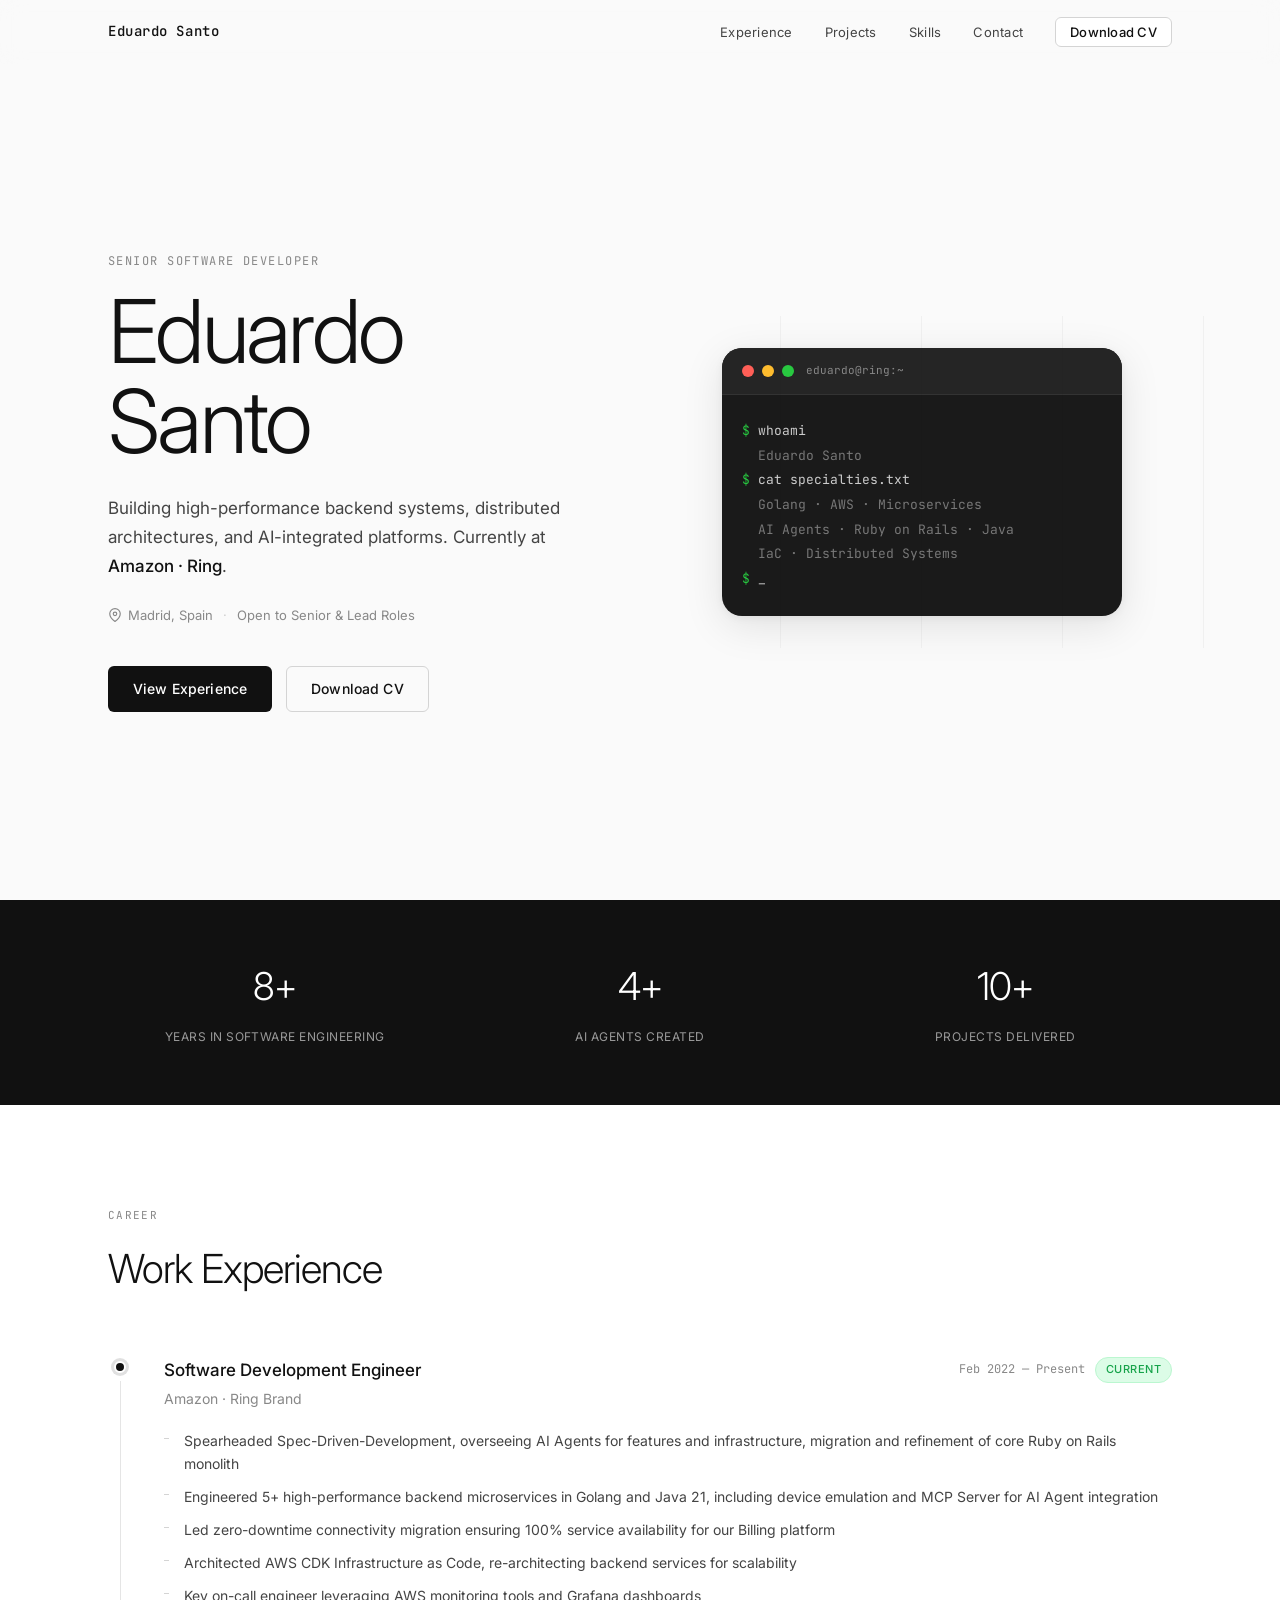
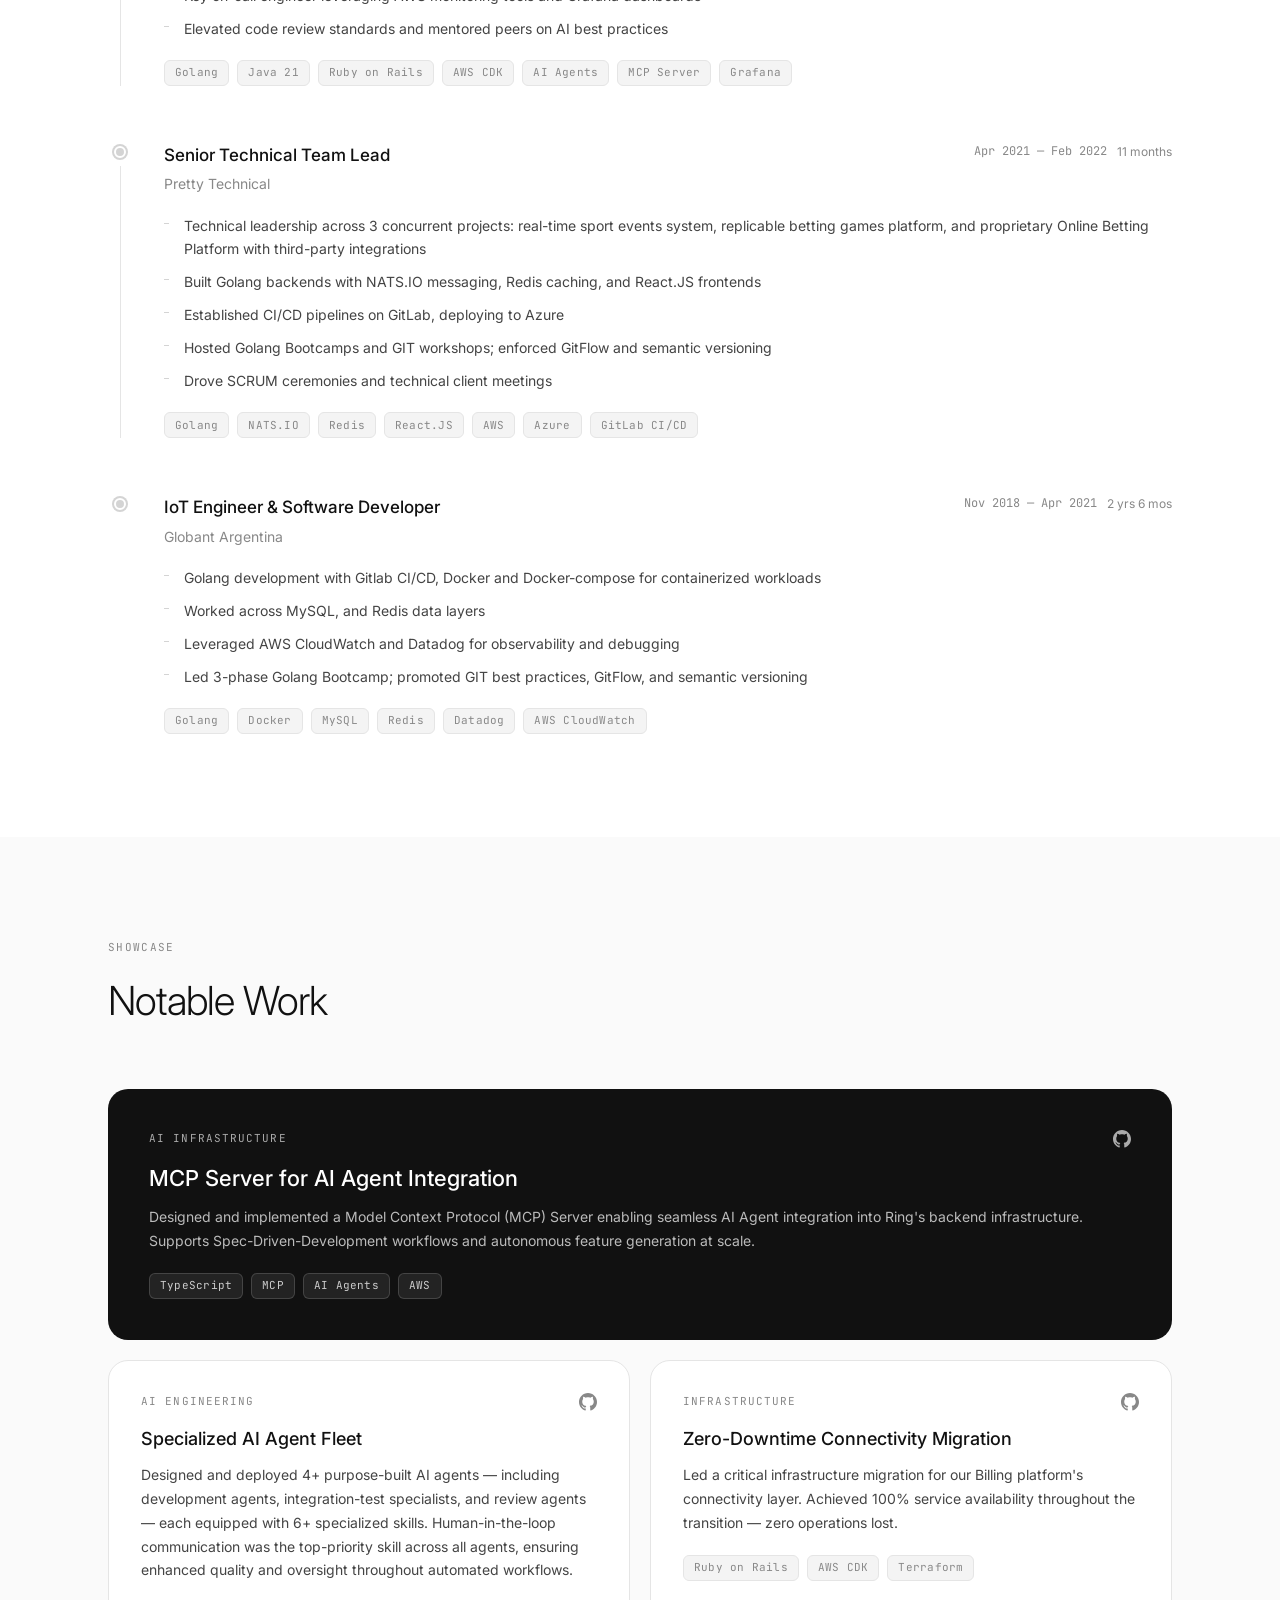
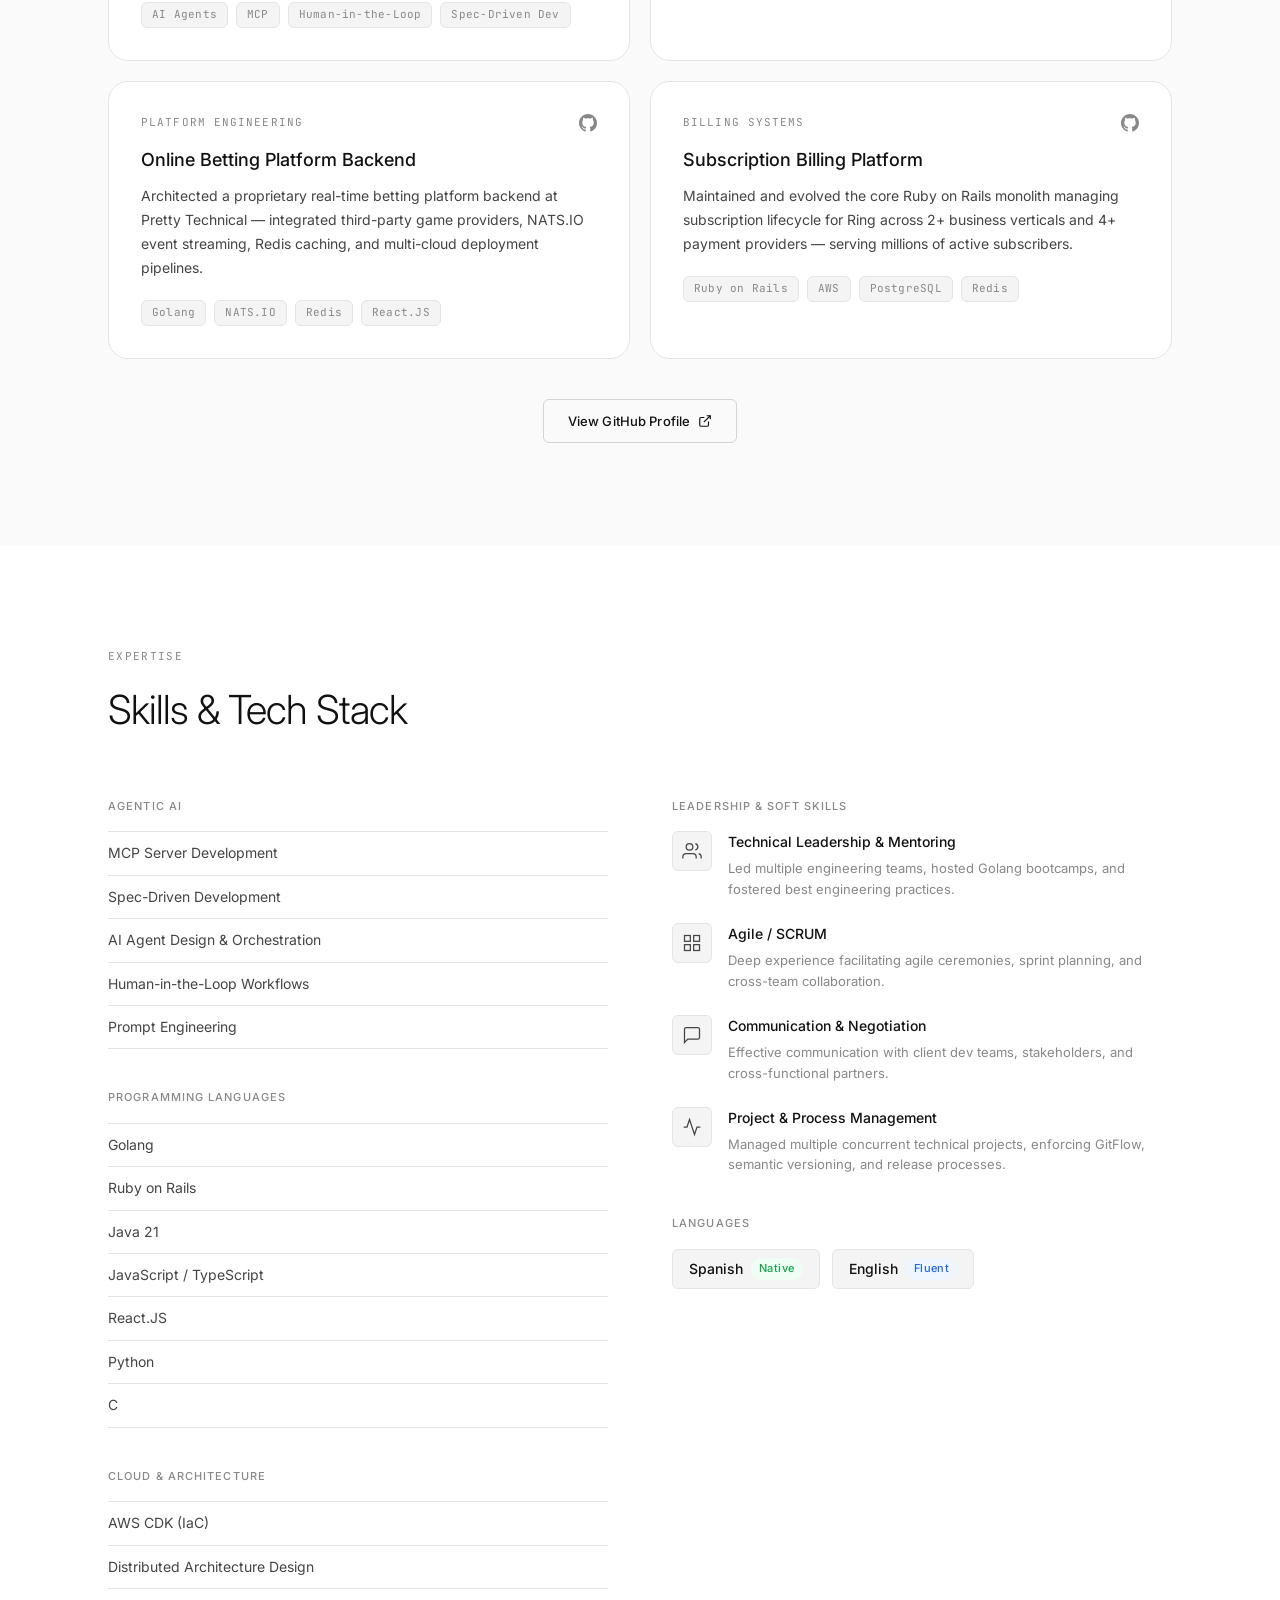
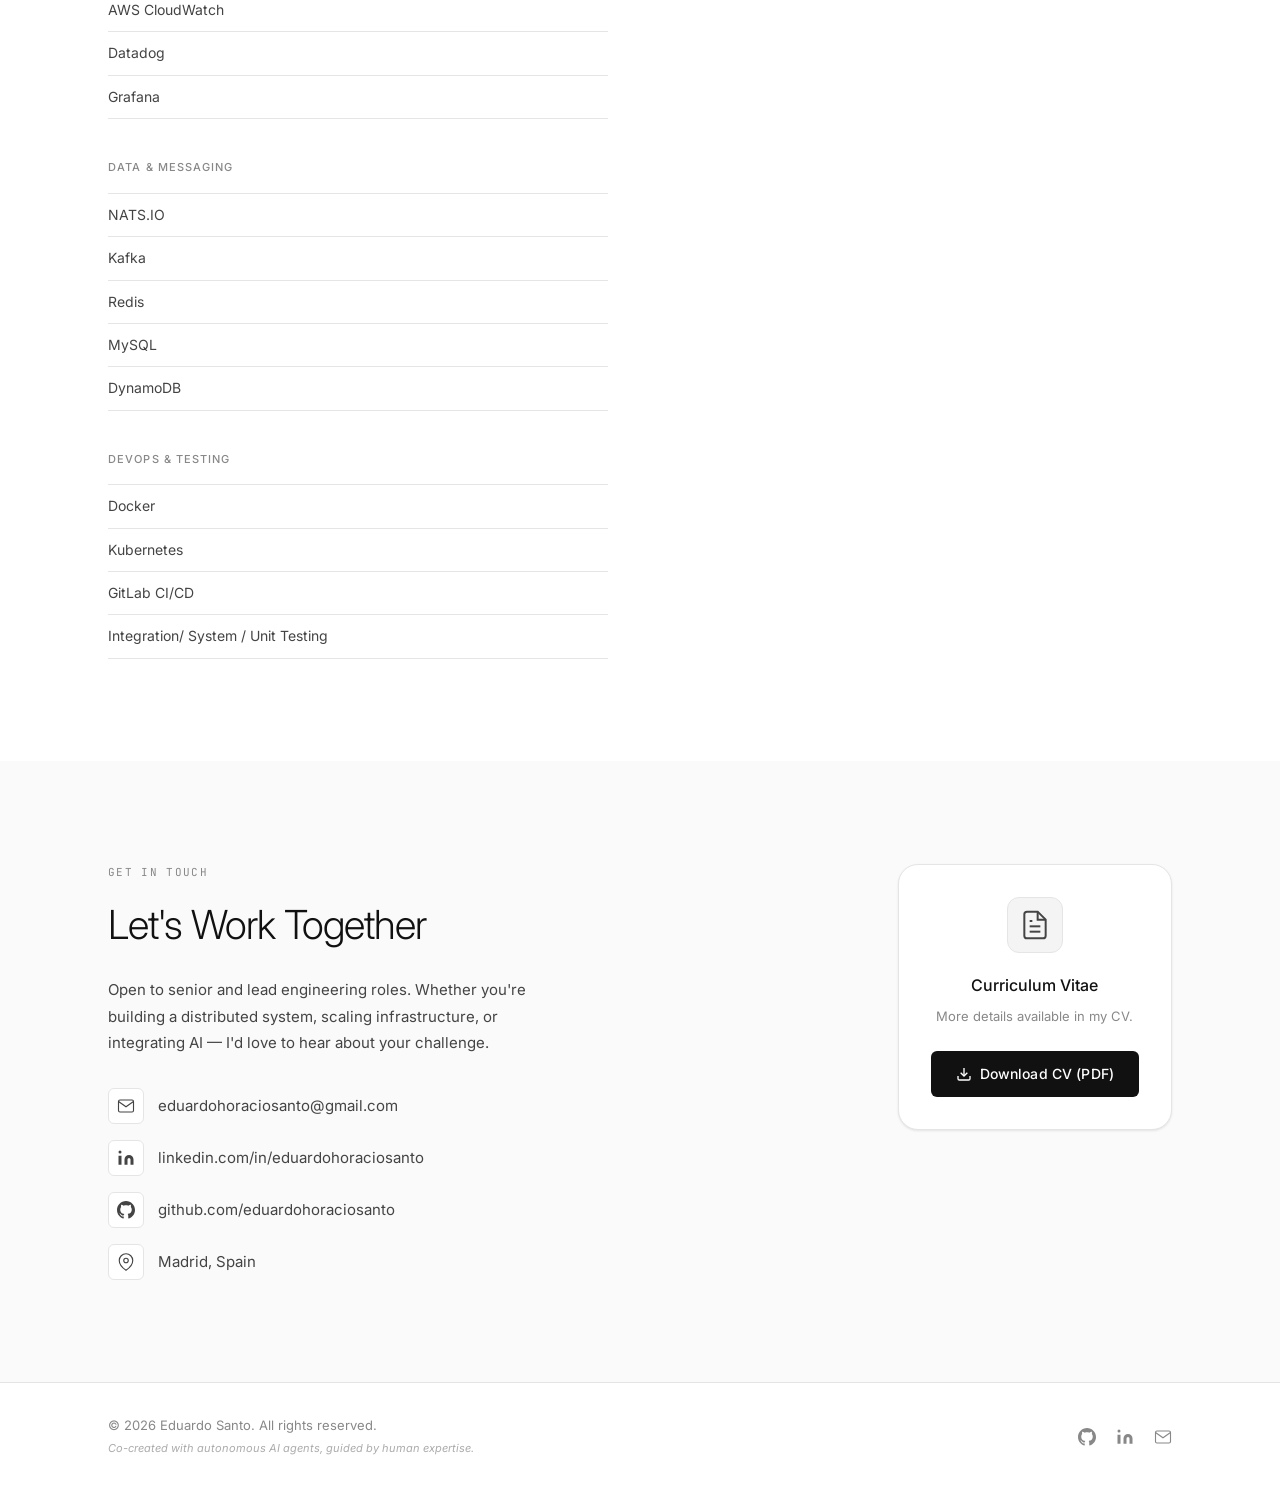
==== index.html @ c2e86da8 "Initial Commit" ====
<!DOCTYPE html>
<html lang="en">
<head>
  <meta charset="UTF-8" />
  <meta name="viewport" content="width=device-width, initial-scale=1.0" />
  <title>Eduardo Santo — Senior Software Developer</title>
  <meta name="description" content="Eduardo Santo — Senior Software Developer specializing in AI workflows, distributed systems, and cloud architecture. Based in Madrid, Spain." />
  <link rel="preconnect" href="https://fonts.googleapis.com" />
  <link rel="preconnect" href="https://fonts.gstatic.com" crossorigin />
  <link href="https://fonts.googleapis.com/css2?family=Inter:wght@300;400;500;600&family=JetBrains+Mono:wght@400;500&display=swap" rel="stylesheet" />
  <link rel="stylesheet" href="style.css" />
</head>
<body>

  <!-- Navigation -->
  <nav class="nav" id="nav">
    <div class="nav__inner">
      <a href="#" class="nav__logo">Eduardo Santo</a>
      <ul class="nav__links">
        <li><a href="#experience">Experience</a></li>
        <li><a href="#projects">Projects</a></li>
        <li><a href="#skills">Skills</a></li>
        <li><a href="#contact">Contact</a></li>
        <li><a href="assets/CV-EHS.pdf" class="nav__cta" download>Download CV</a></li>
      </ul>
      <button class="nav__toggle" id="navToggle" aria-label="Toggle menu">
        <span></span><span></span><span></span>
      </button>
    </div>
  </nav>

  <main>

    <!-- Hero -->
    <section class="hero" id="hero">
      <div class="container">
        <div class="hero__content">
          <p class="hero__eyebrow">Senior Software Developer</p>
          <h1 class="hero__name">Eduardo<br/>Santo</h1>
          <p class="hero__tagline">
            Building high-performance backend systems, distributed architectures, and AI-integrated platforms.
            Currently at <span class="hero__company">Amazon · Ring</span>.
          </p>
          <div class="hero__meta">
            <span class="hero__location">
              <svg width="14" height="14" viewBox="0 0 24 24" fill="none" stroke="currentColor" stroke-width="2"><path d="M21 10c0 7-9 13-9 13s-9-6-9-13a9 9 0 0 1 18 0z"/><circle cx="12" cy="10" r="3"/></svg>
              Madrid, Spain
            </span>
            <span class="hero__dot">·</span>
            <span>Open to Senior &amp; Lead Roles</span>
          </div>
          <div class="hero__actions">
            <a href="#experience" class="btn btn--primary">View Experience</a>
            <a href="assets/CV-EHS.pdf" class="btn btn--ghost" download>Download CV</a>
          </div>
        </div>
        <div class="hero__visual" aria-hidden="true">
          <div class="hero__grid">
            <div class="hero__grid-line"></div>
            <div class="hero__grid-line"></div>
            <div class="hero__grid-line"></div>
            <div class="hero__grid-line"></div>
          </div>
          <div class="hero__card">
            <div class="hero__card-header">
              <span class="hero__card-dot hero__card-dot--red"></span>
              <span class="hero__card-dot hero__card-dot--yellow"></span>
              <span class="hero__card-dot hero__card-dot--green"></span>
              <span class="hero__card-title">eduardo@ring:~</span>
            </div>
            <div class="hero__card-body">
              <p><span class="c-green">$</span> whoami</p>
              <p class="c-dim">Eduardo Santo</p>
              <p><span class="c-green">$</span> cat specialties.txt</p>
              <p class="c-dim">Golang · AWS · Microservices</p>
              <p class="c-dim">AI Agents · Ruby on Rails · Java</p>
              <p class="c-dim">IaC · Distributed Systems</p>
              <p><span class="c-green">$</span> <span class="cursor">_</span></p>
            </div>
          </div>
        </div>
      </div>
    </section>

    <!-- Stats strip -->
    <section class="stats">
      <div class="container">
        <div class="stats__grid">
          <div class="stats__item">
            <span class="stats__number">8+</span>
            <span class="stats__label">Years in Software Engineering</span>
          </div>
          <div class="stats__item">
            <span class="stats__number">4+</span>
            <span class="stats__label">AI Agents Created</span>
          </div>
          <div class="stats__item">
            <span class="stats__number">10+</span>
            <span class="stats__label">Projects Delivered</span>
          </div>
        </div>
      </div>
    </section>

    <!-- Experience -->
    <section class="section experience" id="experience">
      <div class="container">
        <div class="section__header">
          <span class="section__label">Career</span>
          <h2 class="section__title">Work Experience</h2>
        </div>

        <div class="timeline">

          <!-- Amazon Ring -->
          <article class="timeline__item timeline__item--current">
            <div class="timeline__marker">
              <div class="timeline__dot timeline__dot--active"></div>
              <div class="timeline__line"></div>
            </div>
            <div class="timeline__content">
              <div class="timeline__head">
                <div class="timeline__info">
                  <h3 class="timeline__role">Software Development Engineer</h3>
                  <p class="timeline__company">Amazon · Ring Brand</p>
                </div>
                <div class="timeline__meta">
                  <span class="timeline__period">Feb 2022 — Present</span>
                  <span class="badge badge--current">Current</span>
                </div>
              </div>
              <ul class="timeline__bullets">
                <li>Spearheaded Spec-Driven-Development, overseeing AI Agents for features and infrastructure, migration and refinement of core Ruby on Rails monolith</li>
                <li>Engineered 5+ high-performance backend microservices in Golang and Java 21, including device emulation and MCP Server for AI Agent integration</li>
                <li>Led zero-downtime connectivity migration ensuring 100% service availability for our Billing platform</li>
                <li>Architected AWS CDK Infrastructure as Code, re-architecting backend services for scalability</li>
                <li>Key on-call engineer leveraging AWS monitoring tools and Grafana dashboards</li>
                <li>Elevated code review standards and mentored peers on AI best practices</li>
              </ul>
              <div class="timeline__tags">
                <span class="tag">Golang</span>
                <span class="tag">Java 21</span>
                <span class="tag">Ruby on Rails</span>
                <span class="tag">AWS CDK</span>
                <span class="tag">AI Agents</span>
                <span class="tag">MCP Server</span>
                <span class="tag">Grafana</span>
              </div>
            </div>
          </article>

          <!-- Pretty Technical -->
          <article class="timeline__item">
            <div class="timeline__marker">
              <div class="timeline__dot"></div>
              <div class="timeline__line"></div>
            </div>
            <div class="timeline__content">
              <div class="timeline__head">
                <div class="timeline__info">
                  <h3 class="timeline__role">Senior Technical Team Lead</h3>
                  <p class="timeline__company">Pretty Technical</p>
                </div>
                <div class="timeline__meta">
                  <span class="timeline__period">Apr 2021 — Feb 2022</span>
                  <span class="timeline__duration">11 months</span>
                </div>
              </div>
              <ul class="timeline__bullets">
                <li>Technical leadership across 3 concurrent projects: real-time sport events system, replicable betting games platform, and proprietary Online Betting Platform with third-party integrations</li>
                <li>Built Golang backends with NATS.IO messaging, Redis caching, and React.JS frontends</li>
                <li>Established CI/CD pipelines on GitLab, deploying to Azure</li>
                <li>Hosted Golang Bootcamps and GIT workshops; enforced GitFlow and semantic versioning</li>
                <li>Drove SCRUM ceremonies and technical client meetings</li>
              </ul>
              <div class="timeline__tags">
                <span class="tag">Golang</span>
                <span class="tag">NATS.IO</span>
                <span class="tag">Redis</span>
                <span class="tag">React.JS</span>
                <span class="tag">AWS</span>
                <span class="tag">Azure</span>
                <span class="tag">GitLab CI/CD</span>
              </div>
            </div>
          </article>

          <!-- Globant -->
          <article class="timeline__item">
            <div class="timeline__marker">
              <div class="timeline__dot"></div>
              <div class="timeline__line"></div>
            </div>
            <div class="timeline__content">
              <div class="timeline__head">
                <div class="timeline__info">
                  <h3 class="timeline__role">IoT Engineer &amp; Software Developer</h3>
                  <p class="timeline__company">Globant Argentina</p>
                </div>
                <div class="timeline__meta">
                  <span class="timeline__period">Nov 2018 — Apr 2021</span>
                  <span class="timeline__duration">2 yrs 6 mos</span>
                </div>
              </div>
              <ul class="timeline__bullets">
                <li>Golang development with Gitlab CI/CD, Docker and Docker-compose for containerized workloads</li>
                <li>Worked across MySQL, and Redis data layers</li>
                <li>Leveraged AWS CloudWatch and Datadog for observability and debugging</li>
                <li>Led 3-phase Golang Bootcamp; promoted GIT best practices, GitFlow, and semantic versioning</li>
              </ul>
              <div class="timeline__tags">
                <span class="tag">Golang</span>
                <span class="tag">Docker</span>
                <span class="tag">MySQL</span>
                <span class="tag">Redis</span>
                <span class="tag">Datadog</span>
                <span class="tag">AWS CloudWatch</span>
              </div>
            </div>
          </article>

        </div>
      </div>
    </section>

    <!-- Projects -->
    <section class="section projects" id="projects">
      <div class="container">
        <div class="section__header">
          <span class="section__label">Showcase</span>
          <h2 class="section__title">Notable Work</h2>
        </div>

        <div class="projects__grid">

          <article class="project-card project-card--featured">
            <div class="project-card__inner">
              <div class="project-card__header">
                <span class="project-card__category">AI Infrastructure</span>
                <div class="project-card__links">
                  <a href="https://github.com/eduardohoraciosanto" target="_blank" rel="noopener noreferrer" aria-label="GitHub">
                    <svg width="18" height="18" viewBox="0 0 24 24" fill="currentColor"><path d="M12 0c-6.626 0-12 5.373-12 12 0 5.302 3.438 9.8 8.207 11.387.599.111.793-.261.793-.577v-2.234c-3.338.726-4.033-1.416-4.033-1.416-.546-1.387-1.333-1.756-1.333-1.756-1.089-.745.083-.729.083-.729 1.205.084 1.839 1.237 1.839 1.237 1.07 1.834 2.807 1.304 3.492.997.107-.775.418-1.305.762-1.604-2.665-.305-5.467-1.334-5.467-5.931 0-1.311.469-2.381 1.236-3.221-.124-.303-.535-1.524.117-3.176 0 0 1.008-.322 3.301 1.23.957-.266 1.983-.399 3.003-.404 1.02.005 2.047.138 3.006.404 2.291-1.552 3.297-1.23 3.297-1.23.653 1.653.242 2.874.118 3.176.77.84 1.235 1.911 1.235 3.221 0 4.609-2.807 5.624-5.479 5.921.43.372.823 1.102.823 2.222v3.293c0 .319.192.694.801.576 4.765-1.589 8.199-6.086 8.199-11.386 0-6.627-5.373-12-12-12z"/></svg>
                  </a>
                </div>
              </div>
              <h3 class="project-card__title">MCP Server for AI Agent Integration</h3>
              <p class="project-card__desc">
                Designed and implemented a Model Context Protocol (MCP) Server enabling seamless AI Agent integration into Ring's backend infrastructure. Supports Spec-Driven-Development workflows and autonomous feature generation at scale.
              </p>
              <div class="project-card__tags">
                <span class="tag">TypeScript</span>
                <span class="tag">MCP</span>
                <span class="tag">AI Agents</span>
                <span class="tag">AWS</span>
              </div>
            </div>
          </article>

          <article class="project-card">
            <div class="project-card__inner">
              <div class="project-card__header">
                <span class="project-card__category">AI Engineering</span>
                <div class="project-card__links">
                  <a href="https://github.com/eduardohoraciosanto" target="_blank" rel="noopener noreferrer" aria-label="GitHub">
                    <svg width="18" height="18" viewBox="0 0 24 24" fill="currentColor"><path d="M12 0c-6.626 0-12 5.373-12 12 0 5.302 3.438 9.8 8.207 11.387.599.111.793-.261.793-.577v-2.234c-3.338.726-4.033-1.416-4.033-1.416-.546-1.387-1.333-1.756-1.333-1.756-1.089-.745.083-.729.083-.729 1.205.084 1.839 1.237 1.839 1.237 1.07 1.834 2.807 1.304 3.492.997.107-.775.418-1.305.762-1.604-2.665-.305-5.467-1.334-5.467-5.931 0-1.311.469-2.381 1.236-3.221-.124-.303-.535-1.524.117-3.176 0 0 1.008-.322 3.301 1.23.957-.266 1.983-.399 3.003-.404 1.02.005 2.047.138 3.006.404 2.291-1.552 3.297-1.23 3.297-1.23.653 1.653.242 2.874.118 3.176.77.84 1.235 1.911 1.235 3.221 0 4.609-2.807 5.624-5.479 5.921.43.372.823 1.102.823 2.222v3.293c0 .319.192.694.801.576 4.765-1.589 8.199-6.086 8.199-11.386 0-6.627-5.373-12-12-12z"/></svg>
                  </a>
                </div>
              </div>
              <h3 class="project-card__title">Specialized AI Agent Fleet</h3>
              <p class="project-card__desc">
                Designed and deployed 4+ purpose-built AI agents — including development agents, integration-test specialists, and review agents — each equipped with 6+ specialized skills. Human-in-the-loop communication was the top-priority skill across all agents, ensuring enhanced quality and oversight throughout automated workflows.
              </p>
              <div class="project-card__tags">
                <span class="tag">AI Agents</span>
                <span class="tag">MCP</span>
                <span class="tag">Human-in-the-Loop</span>
                <span class="tag">Spec-Driven Dev</span>
              </div>
            </div>
          </article>

          <article class="project-card">
            <div class="project-card__inner">
              <div class="project-card__header">
                <span class="project-card__category">Infrastructure</span>
                <div class="project-card__links">
                  <a href="https://github.com/eduardohoraciosanto" target="_blank" rel="noopener noreferrer" aria-label="GitHub">
                    <svg width="18" height="18" viewBox="0 0 24 24" fill="currentColor"><path d="M12 0c-6.626 0-12 5.373-12 12 0 5.302 3.438 9.8 8.207 11.387.599.111.793-.261.793-.577v-2.234c-3.338.726-4.033-1.416-4.033-1.416-.546-1.387-1.333-1.756-1.333-1.756-1.089-.745.083-.729.083-.729 1.205.084 1.839 1.237 1.839 1.237 1.07 1.834 2.807 1.304 3.492.997.107-.775.418-1.305.762-1.604-2.665-.305-5.467-1.334-5.467-5.931 0-1.311.469-2.381 1.236-3.221-.124-.303-.535-1.524.117-3.176 0 0 1.008-.322 3.301 1.23.957-.266 1.983-.399 3.003-.404 1.02.005 2.047.138 3.006.404 2.291-1.552 3.297-1.23 3.297-1.23.653 1.653.242 2.874.118 3.176.77.84 1.235 1.911 1.235 3.221 0 4.609-2.807 5.624-5.479 5.921.43.372.823 1.102.823 2.222v3.293c0 .319.192.694.801.576 4.765-1.589 8.199-6.086 8.199-11.386 0-6.627-5.373-12-12-12z"/></svg>
                  </a>
                </div>
              </div>
              <h3 class="project-card__title">Zero-Downtime Connectivity Migration</h3>
              <p class="project-card__desc">
                Led a critical infrastructure migration for our Billing platform's connectivity layer. Achieved 100% service availability throughout the transition — zero operations lost.
              </p>
              <div class="project-card__tags">
                <span class="tag">Ruby on Rails</span>
                <span class="tag">AWS CDK</span>
                <span class="tag">Terraform</span>
              </div>
            </div>
          </article>

          <article class="project-card">
            <div class="project-card__inner">
              <div class="project-card__header">
                <span class="project-card__category">Platform Engineering</span>
                <div class="project-card__links">
                  <a href="https://github.com/eduardohoraciosanto" target="_blank" rel="noopener noreferrer" aria-label="GitHub">
                    <svg width="18" height="18" viewBox="0 0 24 24" fill="currentColor"><path d="M12 0c-6.626 0-12 5.373-12 12 0 5.302 3.438 9.8 8.207 11.387.599.111.793-.261.793-.577v-2.234c-3.338.726-4.033-1.416-4.033-1.416-.546-1.387-1.333-1.756-1.333-1.756-1.089-.745.083-.729.083-.729 1.205.084 1.839 1.237 1.839 1.237 1.07 1.834 2.807 1.304 3.492.997.107-.775.418-1.305.762-1.604-2.665-.305-5.467-1.334-5.467-5.931 0-1.311.469-2.381 1.236-3.221-.124-.303-.535-1.524.117-3.176 0 0 1.008-.322 3.301 1.23.957-.266 1.983-.399 3.003-.404 1.02.005 2.047.138 3.006.404 2.291-1.552 3.297-1.23 3.297-1.23.653 1.653.242 2.874.118 3.176.77.84 1.235 1.911 1.235 3.221 0 4.609-2.807 5.624-5.479 5.921.43.372.823 1.102.823 2.222v3.293c0 .319.192.694.801.576 4.765-1.589 8.199-6.086 8.199-11.386 0-6.627-5.373-12-12-12z"/></svg>
                  </a>
                </div>
              </div>
              <h3 class="project-card__title">Online Betting Platform Backend</h3>
              <p class="project-card__desc">
                Architected a proprietary real-time betting platform backend at Pretty Technical — integrated third-party game providers, NATS.IO event streaming, Redis caching, and multi-cloud deployment pipelines.
              </p>
              <div class="project-card__tags">
                <span class="tag">Golang</span>
                <span class="tag">NATS.IO</span>
                <span class="tag">Redis</span>
                <span class="tag">React.JS</span>
              </div>
            </div>
          </article>

          <article class="project-card">
            <div class="project-card__inner">
              <div class="project-card__header">
                <span class="project-card__category">Billing Systems</span>
                <div class="project-card__links">
                  <a href="https://github.com/eduardohoraciosanto" target="_blank" rel="noopener noreferrer" aria-label="GitHub">
                    <svg width="18" height="18" viewBox="0 0 24 24" fill="currentColor"><path d="M12 0c-6.626 0-12 5.373-12 12 0 5.302 3.438 9.8 8.207 11.387.599.111.793-.261.793-.577v-2.234c-3.338.726-4.033-1.416-4.033-1.416-.546-1.387-1.333-1.756-1.333-1.756-1.089-.745.083-.729.083-.729 1.205.084 1.839 1.237 1.839 1.237 1.07 1.834 2.807 1.304 3.492.997.107-.775.418-1.305.762-1.604-2.665-.305-5.467-1.334-5.467-5.931 0-1.311.469-2.381 1.236-3.221-.124-.303-.535-1.524.117-3.176 0 0 1.008-.322 3.301 1.23.957-.266 1.983-.399 3.003-.404 1.02.005 2.047.138 3.006.404 2.291-1.552 3.297-1.23 3.297-1.23.653 1.653.242 2.874.118 3.176.77.84 1.235 1.911 1.235 3.221 0 4.609-2.807 5.624-5.479 5.921.43.372.823 1.102.823 2.222v3.293c0 .319.192.694.801.576 4.765-1.589 8.199-6.086 8.199-11.386 0-6.627-5.373-12-12-12z"/></svg>
                  </a>
                </div>
              </div>
              <h3 class="project-card__title">Subscription Billing Platform</h3>
              <p class="project-card__desc">
                Maintained and evolved the core Ruby on Rails monolith managing subscription lifecycle for Ring across 2+ business verticals and 4+ payment providers — serving millions of active subscribers.
              </p>
              <div class="project-card__tags">
                <span class="tag">Ruby on Rails</span>
                <span class="tag">AWS</span>
                <span class="tag">PostgreSQL</span>
                <span class="tag">Redis</span>
              </div>
            </div>
          </article>

        </div>

        <div class="projects__cta">
          <a href="https://github.com/eduardohoraciosanto" target="_blank" rel="noopener noreferrer" class="btn btn--outline">
            View GitHub Profile
            <svg width="14" height="14" viewBox="0 0 24 24" fill="none" stroke="currentColor" stroke-width="2"><path d="M18 13v6a2 2 0 0 1-2 2H5a2 2 0 0 1-2-2V8a2 2 0 0 1 2-2h6"/><polyline points="15 3 21 3 21 9"/><line x1="10" y1="14" x2="21" y2="3"/></svg>
          </a>
        </div>
      </div>
    </section>

    <!-- Skills -->
    <section class="section skills" id="skills">
      <div class="container">
        <div class="section__header">
          <span class="section__label">Expertise</span>
          <h2 class="section__title">Skills &amp; Tech Stack</h2>
        </div>

        <div class="skills__layout">

          <div class="skills__categories">

            <div class="skill-group">
              <h3 class="skill-group__title">Agentic AI</h3>
              <div class="skill-list">
                <div class="skill-item">
                  <span class="skill-item__name">MCP Server Development</span>
                </div>
                <div class="skill-item">
                  <span class="skill-item__name">Spec-Driven Development</span>
                </div>
                <div class="skill-item">
                  <span class="skill-item__name">AI Agent Design &amp; Orchestration</span>
                </div>
                <div class="skill-item">
                  <span class="skill-item__name">Human-in-the-Loop Workflows</span>
                </div>
                <div class="skill-item">
                  <span class="skill-item__name">Prompt Engineering</span>
                </div>
              </div>
            </div>

            <div class="skill-group">
              <h3 class="skill-group__title">Programming Languages</h3>
              <div class="skill-list">
                <div class="skill-item">
                  <span class="skill-item__name">Golang</span>
                </div>
                <div class="skill-item">
                  <span class="skill-item__name">Ruby on Rails</span>
                </div>
                <div class="skill-item">
                  <span class="skill-item__name">Java 21</span>
                </div>
                <div class="skill-item">
                  <span class="skill-item__name">JavaScript / TypeScript</span>
                </div>
                <div class="skill-item">
                  <span class="skill-item__name">React.JS</span>
                </div>
                <div class="skill-item">
                  <span class="skill-item__name">Python</span>
                </div>
                <div class="skill-item">
                  <span class="skill-item__name">C</span>
                </div>
              </div>
            </div>

            <div class="skill-group">
              <h3 class="skill-group__title">Cloud &amp; Architecture</h3>
              <div class="skill-list">
                <div class="skill-item">
                  <span class="skill-item__name">AWS CDK (IaC)</span>
                </div>
                <div class="skill-item">
                  <span class="skill-item__name">Distributed Architecture Design</span>
                </div>
                <div class="skill-item">
                  <span class="skill-item__name">AWS CloudWatch</span>
                </div>
                <div class="skill-item">
                  <span class="skill-item__name">Datadog</span>
                </div>
                <div class="skill-item">
                  <span class="skill-item__name">Grafana</span>
                </div>
              </div>
            </div>

            <div class="skill-group">
              <h3 class="skill-group__title">Data &amp; Messaging</h3>
              <div class="skill-list">
                <div class="skill-item">
                  <span class="skill-item__name">NATS.IO</span>
                </div>
                <div class="skill-item">
                  <span class="skill-item__name">Kafka</span>
                </div>
                <div class="skill-item">
                  <span class="skill-item__name">Redis</span>
                </div>
                <div class="skill-item">
                  <span class="skill-item__name">MySQL</span>
                </div>
                <div class="skill-item">
                  <span class="skill-item__name">DynamoDB</span>
                </div>
              </div>
            </div>

            <div class="skill-group">
              <h3 class="skill-group__title">DevOps &amp; Testing</h3>
              <div class="skill-list">
                <div class="skill-item">
                  <span class="skill-item__name">Docker</span>
                </div>
                <div class="skill-item">
                  <span class="skill-item__name">Kubernetes</span>
                </div>
                <div class="skill-item">
                  <span class="skill-item__name">GitLab CI/CD</span>
                </div>
                <div class="skill-item">
                  <span class="skill-item__name"> Integration/ System / Unit Testing</span>
                </div>
              </div>
            </div>

          </div>

          <div class="skills__soft">
            <h3 class="skill-group__title">Leadership &amp; Soft Skills</h3>
            <div class="soft-skills">
              <div class="soft-skill">
                <div class="soft-skill__icon">
                  <svg width="20" height="20" viewBox="0 0 24 24" fill="none" stroke="currentColor" stroke-width="1.5"><path d="M17 21v-2a4 4 0 0 0-4-4H5a4 4 0 0 0-4 4v2"/><circle cx="9" cy="7" r="4"/><path d="M23 21v-2a4 4 0 0 0-3-3.87"/><path d="M16 3.13a4 4 0 0 1 0 7.75"/></svg>
                </div>
                <div>
                  <h4 class="soft-skill__title">Technical Leadership &amp; Mentoring</h4>
                  <p class="soft-skill__desc">Led multiple engineering teams, hosted Golang bootcamps, and fostered best engineering practices.</p>
                </div>
              </div>
              <div class="soft-skill">
                <div class="soft-skill__icon">
                  <svg width="20" height="20" viewBox="0 0 24 24" fill="none" stroke="currentColor" stroke-width="1.5"><rect x="3" y="3" width="7" height="7"/><rect x="14" y="3" width="7" height="7"/><rect x="14" y="14" width="7" height="7"/><rect x="3" y="14" width="7" height="7"/></svg>
                </div>
                <div>
                  <h4 class="soft-skill__title">Agile / SCRUM</h4>
                  <p class="soft-skill__desc">Deep experience facilitating agile ceremonies, sprint planning, and cross-team collaboration.</p>
                </div>
              </div>
              <div class="soft-skill">
                <div class="soft-skill__icon">
                  <svg width="20" height="20" viewBox="0 0 24 24" fill="none" stroke="currentColor" stroke-width="1.5"><path d="M21 15a2 2 0 0 1-2 2H7l-4 4V5a2 2 0 0 1 2-2h14a2 2 0 0 1 2 2z"/></svg>
                </div>
                <div>
                  <h4 class="soft-skill__title">Communication &amp; Negotiation</h4>
                  <p class="soft-skill__desc">Effective communication with client dev teams, stakeholders, and cross-functional partners.</p>
                </div>
              </div>
              <div class="soft-skill">
                <div class="soft-skill__icon">
                  <svg width="20" height="20" viewBox="0 0 24 24" fill="none" stroke="currentColor" stroke-width="1.5"><polyline points="22 12 18 12 15 21 9 3 6 12 2 12"/></svg>
                </div>
                <div>
                  <h4 class="soft-skill__title">Project &amp; Process Management</h4>
                  <p class="soft-skill__desc">Managed multiple concurrent technical projects, enforcing GitFlow, semantic versioning, and release processes.</p>
                </div>
              </div>
            </div>

            <div class="skills__languages">
              <h3 class="skill-group__title" style="margin-top: 2.5rem">Languages</h3>
              <div class="lang-list">
                <div class="lang-item">
                  <span class="lang-item__name">Spanish</span>
                  <span class="lang-item__level lang-item__level--native">Native</span>
                </div>
                <div class="lang-item">
                  <span class="lang-item__name">English</span>
                  <span class="lang-item__level lang-item__level--fluent">Fluent</span>
                </div>
              </div>
            </div>
          </div>

        </div>
      </div>
    </section>

    <!-- Contact -->
    <section class="section contact" id="contact">
      <div class="container">
        <div class="contact__inner">
          <div class="contact__text">
            <span class="section__label">Get in touch</span>
            <h2 class="section__title">Let's Work Together</h2>
            <p class="contact__desc">
              Open to senior and lead engineering roles. Whether you're building a distributed system, scaling infrastructure, or integrating AI — I'd love to hear about your challenge.
            </p>
            <div class="contact__links">
              <a href="mailto:eduardohoraciosanto@gmail.com" class="contact__link">
                <span class="contact__link-icon">
                  <svg width="18" height="18" viewBox="0 0 24 24" fill="none" stroke="currentColor" stroke-width="1.5"><path d="M4 4h16c1.1 0 2 .9 2 2v12c0 1.1-.9 2-2 2H4c-1.1 0-2-.9-2-2V6c0-1.1.9-2 2-2z"/><polyline points="22,6 12,13 2,6"/></svg>
                </span>
                <span>eduardohoraciosanto@gmail.com</span>
              </a>
              <a href="https://www.linkedin.com/in/eduardohoraciosanto/" target="_blank" rel="noopener noreferrer" class="contact__link">
                <span class="contact__link-icon">
                  <svg width="18" height="18" viewBox="0 0 24 24" fill="currentColor"><path d="M16 8a6 6 0 0 1 6 6v7h-4v-7a2 2 0 0 0-2-2 2 2 0 0 0-2 2v7h-4v-7a6 6 0 0 1 6-6z"/><rect x="2" y="9" width="4" height="12"/><circle cx="4" cy="4" r="2"/></svg>
                </span>
                <span>linkedin.com/in/eduardohoraciosanto</span>
              </a>
              <a href="https://github.com/eduardohoraciosanto" target="_blank" rel="noopener noreferrer" class="contact__link">
                <span class="contact__link-icon">
                  <svg width="18" height="18" viewBox="0 0 24 24" fill="currentColor"><path d="M12 0c-6.626 0-12 5.373-12 12 0 5.302 3.438 9.8 8.207 11.387.599.111.793-.261.793-.577v-2.234c-3.338.726-4.033-1.416-4.033-1.416-.546-1.387-1.333-1.756-1.333-1.756-1.089-.745.083-.729.083-.729 1.205.084 1.839 1.237 1.839 1.237 1.07 1.834 2.807 1.304 3.492.997.107-.775.418-1.305.762-1.604-2.665-.305-5.467-1.334-5.467-5.931 0-1.311.469-2.381 1.236-3.221-.124-.303-.535-1.524.117-3.176 0 0 1.008-.322 3.301 1.23.957-.266 1.983-.399 3.003-.404 1.02.005 2.047.138 3.006.404 2.291-1.552 3.297-1.23 3.297-1.23.653 1.653.242 2.874.118 3.176.77.84 1.235 1.911 1.235 3.221 0 4.609-2.807 5.624-5.479 5.921.43.372.823 1.102.823 2.222v3.293c0 .319.192.694.801.576 4.765-1.589 8.199-6.086 8.199-11.386 0-6.627-5.373-12-12-12z"/></svg>
                </span>
                <span>github.com/eduardohoraciosanto</span>
              </a>
              <div class="contact__link contact__link--static">
                <span class="contact__link-icon">
                  <svg width="18" height="18" viewBox="0 0 24 24" fill="none" stroke="currentColor" stroke-width="1.5"><path d="M21 10c0 7-9 13-9 13s-9-6-9-13a9 9 0 0 1 18 0z"/><circle cx="12" cy="10" r="3"/></svg>
                </span>
                <span>Madrid, Spain</span>
              </div>
            </div>
          </div>
          <div class="contact__cv">
            <div class="cv-card">
              <div class="cv-card__icon">
                <svg width="32" height="32" viewBox="0 0 24 24" fill="none" stroke="currentColor" stroke-width="1.5"><path d="M14 2H6a2 2 0 0 0-2 2v16a2 2 0 0 0 2 2h12a2 2 0 0 0 2-2V8z"/><polyline points="14 2 14 8 20 8"/><line x1="16" y1="13" x2="8" y2="13"/><line x1="16" y1="17" x2="8" y2="17"/><polyline points="10 9 9 9 8 9"/></svg>
              </div>
              <h3 class="cv-card__title">Curriculum Vitae</h3>
              <p class="cv-card__desc">More details available in my CV.</p>
              <a href="assets/CV-EHS.pdf" class="btn btn--primary btn--block" download>
                <svg width="16" height="16" viewBox="0 0 24 24" fill="none" stroke="currentColor" stroke-width="2"><path d="M21 15v4a2 2 0 0 1-2 2H5a2 2 0 0 1-2-2v-4"/><polyline points="7 10 12 15 17 10"/><line x1="12" y1="15" x2="12" y2="3"/></svg>
                Download CV (PDF)
              </a>
            </div>
          </div>
        </div>
      </div>
    </section>

  </main>

  <!-- Footer -->
  <footer class="footer">
    <div class="container">
      <div class="footer__inner">
        <p class="footer__copy">
          &copy; 2026 Eduardo Santo. All rights reserved.
          <span class="footer__collab">Co-created with autonomous AI agents, guided by human expertise.</span>
        </p>
        <div class="footer__social">
          <a href="https://github.com/eduardohoraciosanto" target="_blank" rel="noopener noreferrer" aria-label="GitHub">
            <svg width="18" height="18" viewBox="0 0 24 24" fill="currentColor"><path d="M12 0c-6.626 0-12 5.373-12 12 0 5.302 3.438 9.8 8.207 11.387.599.111.793-.261.793-.577v-2.234c-3.338.726-4.033-1.416-4.033-1.416-.546-1.387-1.333-1.756-1.333-1.756-1.089-.745.083-.729.083-.729 1.205.084 1.839 1.237 1.839 1.237 1.07 1.834 2.807 1.304 3.492.997.107-.775.418-1.305.762-1.604-2.665-.305-5.467-1.334-5.467-5.931 0-1.311.469-2.381 1.236-3.221-.124-.303-.535-1.524.117-3.176 0 0 1.008-.322 3.301 1.23.957-.266 1.983-.399 3.003-.404 1.02.005 2.047.138 3.006.404 2.291-1.552 3.297-1.23 3.297-1.23.653 1.653.242 2.874.118 3.176.77.84 1.235 1.911 1.235 3.221 0 4.609-2.807 5.624-5.479 5.921.43.372.823 1.102.823 2.222v3.293c0 .319.192.694.801.576 4.765-1.589 8.199-6.086 8.199-11.386 0-6.627-5.373-12-12-12z"/></svg>
          </a>
          <a href="https://www.linkedin.com/in/eduardohoraciosanto/" target="_blank" rel="noopener noreferrer" aria-label="LinkedIn">
            <svg width="18" height="18" viewBox="0 0 24 24" fill="currentColor"><path d="M16 8a6 6 0 0 1 6 6v7h-4v-7a2 2 0 0 0-2-2 2 2 0 0 0-2 2v7h-4v-7a6 6 0 0 1 6-6z"/><rect x="2" y="9" width="4" height="12"/><circle cx="4" cy="4" r="2"/></svg>
          </a>
          <a href="mailto:eduardohoraciosanto@gmail.com" aria-label="Email">
            <svg width="18" height="18" viewBox="0 0 24 24" fill="none" stroke="currentColor" stroke-width="1.5"><path d="M4 4h16c1.1 0 2 .9 2 2v12c0 1.1-.9 2-2 2H4c-1.1 0-2-.9-2-2V6c0-1.1.9-2 2-2z"/><polyline points="22,6 12,13 2,6"/></svg>
          </a>
        </div>
      </div>
    </div>
  </footer>

  <script src="script.js"></script>
</body>
</html>
---- style.css ----
/* ===================================================
   EHS-PORTFOLIO — Eduardo Santo Portfolio
   Clean, minimal, professional. Apple-style.
   =================================================== */

/* ---- Reset & Base ---- */
*, *::before, *::after {
  box-sizing: border-box;
  margin: 0;
  padding: 0;
}

:root {
  --clr-bg:        #fafafa;
  --clr-surface:   #ffffff;
  --clr-surface-2: #f4f4f4;
  --clr-border:    #e5e5e5;
  --clr-border-2:  #d4d4d4;

  --clr-text:      #111111;
  --clr-text-2:    #444444;
  --clr-text-3:    #888888;
  --clr-text-inv:  #ffffff;

  --clr-accent:    #111111;
  --clr-accent-h:  #333333;
  --clr-green:     #22c55e;

  --font-sans:  'Inter', system-ui, -apple-system, sans-serif;
  --font-mono:  'JetBrains Mono', 'Fira Code', monospace;

  --max-w:    1160px;
  --nav-h:    64px;

  --radius-sm: 6px;
  --radius:    12px;
  --radius-lg: 20px;

  --shadow-sm: 0 1px 3px rgba(0,0,0,.06), 0 1px 2px rgba(0,0,0,.04);
  --shadow:    0 4px 20px rgba(0,0,0,.07), 0 1px 4px rgba(0,0,0,.04);
  --shadow-lg: 0 10px 40px rgba(0,0,0,.10), 0 2px 8px rgba(0,0,0,.05);

  --transition: 200ms ease;
}

html {
  scroll-behavior: smooth;
  font-size: 16px;
}

body {
  font-family: var(--font-sans);
  background: var(--clr-bg);
  color: var(--clr-text);
  line-height: 1.6;
  -webkit-font-smoothing: antialiased;
  -moz-osx-font-smoothing: grayscale;
}

img { display: block; max-width: 100%; }
a { color: inherit; text-decoration: none; }
ul { list-style: none; }
button { font: inherit; cursor: pointer; border: none; background: none; }

/* ---- Layout Utilities ---- */
.container {
  width: 100%;
  max-width: var(--max-w);
  margin-inline: auto;
  padding-inline: clamp(1.25rem, 5vw, 3rem);
}

/* ===================================================
   NAVIGATION
   =================================================== */
.nav {
  position: fixed;
  top: 0; left: 0; right: 0;
  z-index: 100;
  height: var(--nav-h);
  background: rgba(250,250,250,.85);
  backdrop-filter: blur(12px);
  -webkit-backdrop-filter: blur(12px);
  border-bottom: 1px solid transparent;
  transition: border-color var(--transition), background var(--transition);
}

.nav.scrolled {
  border-bottom-color: var(--clr-border);
}

.nav__inner {
  display: flex;
  align-items: center;
  justify-content: space-between;
  height: 100%;
  max-width: var(--max-w);
  margin-inline: auto;
  padding-inline: clamp(1.25rem, 5vw, 3rem);
}

.nav__logo {
  font-family: var(--font-mono);
  font-size: .875rem;
  font-weight: 500;
  letter-spacing: .04em;
  color: var(--clr-text);
  transition: opacity var(--transition);
}
.nav__logo:hover { opacity: .6; }

.nav__links {
  display: flex;
  align-items: center;
  gap: 2rem;
}

.nav__links a {
  font-size: .8125rem;
  font-weight: 400;
  color: var(--clr-text-2);
  letter-spacing: .02em;
  transition: color var(--transition);
}
.nav__links a:hover { color: var(--clr-text); }

.nav__cta {
  font-size: .8125rem !important;
  font-weight: 500 !important;
  color: var(--clr-text) !important;
  background: var(--clr-surface);
  border: 1px solid var(--clr-border-2);
  border-radius: 6px;
  padding: .375rem .875rem;
  transition: background var(--transition), border-color var(--transition) !important;
}
.nav__cta:hover {
  background: var(--clr-surface-2) !important;
  border-color: var(--clr-text-3) !important;
}

.nav__toggle {
  display: none;
  flex-direction: column;
  gap: 5px;
  padding: .25rem;
}
.nav__toggle span {
  display: block;
  width: 22px;
  height: 1.5px;
  background: var(--clr-text);
  transition: transform var(--transition), opacity var(--transition);
}

/* ===================================================
   HERO
   =================================================== */
.hero {
  min-height: 100svh;
  display: flex;
  align-items: center;
  padding-top: var(--nav-h);
  overflow: hidden;
  position: relative;
}

.hero .container {
  display: grid;
  grid-template-columns: 1fr 1fr;
  gap: 4rem;
  align-items: center;
  padding-block: 6rem;
}

.hero__eyebrow {
  font-family: var(--font-mono);
  font-size: .75rem;
  font-weight: 400;
  letter-spacing: .12em;
  text-transform: uppercase;
  color: var(--clr-text-3);
  margin-bottom: 1rem;
}

.hero__name {
  font-size: clamp(3rem, 7vw, 5.5rem);
  font-weight: 300;
  line-height: 1.02;
  letter-spacing: -.03em;
  color: var(--clr-text);
  margin-bottom: 1.75rem;
}

.hero__tagline {
  font-size: clamp(.9375rem, 1.5vw, 1.0625rem);
  font-weight: 400;
  color: var(--clr-text-2);
  line-height: 1.7;
  max-width: 46ch;
  margin-bottom: 1.5rem;
}

.hero__company {
  color: var(--clr-text);
  font-weight: 500;
}

.hero__meta {
  display: flex;
  align-items: center;
  gap: .625rem;
  font-size: .8125rem;
  color: var(--clr-text-3);
  margin-bottom: 2.5rem;
}

.hero__location {
  display: flex;
  align-items: center;
  gap: .375rem;
}

.hero__dot { opacity: .4; }

.hero__actions {
  display: flex;
  gap: .875rem;
  flex-wrap: wrap;
}

/* Terminal card */
.hero__visual {
  position: relative;
  display: flex;
  align-items: center;
  justify-content: center;
}

.hero__grid {
  position: absolute;
  inset: -2rem;
  display: grid;
  grid-template-columns: repeat(4, 1fr);
  pointer-events: none;
  opacity: .035;
}

.hero__grid-line {
  border-right: 1px solid var(--clr-text);
}

.hero__card {
  width: 100%;
  max-width: 400px;
  background: #1a1a1a;
  border-radius: var(--radius-lg);
  overflow: hidden;
  box-shadow: var(--shadow-lg);
  font-family: var(--font-mono);
}

.hero__card-header {
  display: flex;
  align-items: center;
  gap: .5rem;
  padding: .875rem 1.25rem;
  background: #252525;
  border-bottom: 1px solid #333;
}

.hero__card-dot {
  width: 12px;
  height: 12px;
  border-radius: 50%;
}
.hero__card-dot--red    { background: #ff5f57; }
.hero__card-dot--yellow { background: #febc2e; }
.hero__card-dot--green  { background: #28c840; }

.hero__card-title {
  font-size: .6875rem;
  color: #888;
  margin-left: .25rem;
}

.hero__card-body {
  padding: 1.5rem 1.25rem;
  font-size: .8125rem;
  line-height: 1.9;
  color: #ccc;
}

.hero__card-body p { margin: 0; }

.c-green { color: #28c840; }
.c-dim   { color: #777; padding-left: 1rem; }

.cursor {
  display: inline-block;
  animation: blink 1s step-end infinite;
}
@keyframes blink {
  0%, 100% { opacity: 1; }
  50%       { opacity: 0; }
}

/* ===================================================
   BUTTONS
   =================================================== */
.btn {
  display: inline-flex;
  align-items: center;
  gap: .5rem;
  padding: .6875rem 1.5rem;
  font-size: .875rem;
  font-weight: 500;
  border-radius: var(--radius-sm);
  transition: background var(--transition), border-color var(--transition), color var(--transition), opacity var(--transition);
  cursor: pointer;
  letter-spacing: .01em;
}

.btn--primary {
  background: var(--clr-accent);
  color: var(--clr-text-inv);
  border: 1px solid transparent;
}
.btn--primary:hover { background: var(--clr-accent-h); }

.btn--ghost {
  background: transparent;
  color: var(--clr-text);
  border: 1px solid var(--clr-border-2);
}
.btn--ghost:hover {
  background: var(--clr-surface-2);
  border-color: var(--clr-text-3);
}

.btn--outline {
  background: transparent;
  color: var(--clr-text);
  border: 1px solid var(--clr-border-2);
  font-size: .8125rem;
}
.btn--outline:hover {
  background: var(--clr-surface-2);
}

.btn--block { width: 100%; justify-content: center; }

/* ===================================================
   STATS
   =================================================== */
.stats {
  background: var(--clr-text);
  color: var(--clr-text-inv);
  padding-block: 3.5rem;
}

.stats__grid {
  display: grid;
  grid-template-columns: repeat(3, 1fr);
  gap: 2rem;
  text-align: center;
}

.stats__number {
  display: block;
  font-size: clamp(1.75rem, 3vw, 2.5rem);
  font-weight: 300;
  letter-spacing: -.02em;
  margin-bottom: .375rem;
}

.stats__label {
  font-size: .75rem;
  color: #999;
  letter-spacing: .04em;
  text-transform: uppercase;
}

/* ===================================================
   SECTIONS
   =================================================== */
.section {
  padding-block: clamp(4rem, 8vw, 7rem);
}

.section__header {
  margin-bottom: 3.5rem;
}

.section__label {
  display: block;
  font-family: var(--font-mono);
  font-size: .6875rem;
  font-weight: 400;
  letter-spacing: .12em;
  text-transform: uppercase;
  color: var(--clr-text-3);
  margin-bottom: .75rem;
}

.section__title {
  font-size: clamp(1.75rem, 3.5vw, 2.5rem);
  font-weight: 300;
  letter-spacing: -.025em;
  color: var(--clr-text);
}

/* ===================================================
   EXPERIENCE / TIMELINE
   =================================================== */
.experience {
  background: var(--clr-surface);
}

.timeline {
  display: flex;
  flex-direction: column;
  gap: 0;
}

.timeline__item {
  display: grid;
  grid-template-columns: 24px 1fr;
  gap: 0 2rem;
  padding-bottom: 3.5rem;
}

.timeline__item:last-child { padding-bottom: 0; }
.timeline__item:last-child .timeline__line { display: none; }

.timeline__marker {
  display: flex;
  flex-direction: column;
  align-items: center;
  padding-top: .25rem;
}

.timeline__dot {
  width: 12px;
  height: 12px;
  border-radius: 50%;
  background: var(--clr-border-2);
  border: 2px solid var(--clr-surface);
  flex-shrink: 0;
  box-shadow: 0 0 0 2px var(--clr-border-2);
}

.timeline__dot--active {
  background: var(--clr-text);
  box-shadow: 0 0 0 3px rgba(0,0,0,.12);
}

.timeline__line {
  flex: 1;
  width: 1px;
  background: var(--clr-border);
  margin-top: .5rem;
}

.timeline__head {
  display: flex;
  align-items: flex-start;
  justify-content: space-between;
  gap: 1rem;
  margin-bottom: 1.125rem;
  flex-wrap: wrap;
}

.timeline__role {
  font-size: 1.0625rem;
  font-weight: 500;
  color: var(--clr-text);
  margin-bottom: .25rem;
}

.timeline__company {
  font-size: .875rem;
  color: var(--clr-text-3);
}

.timeline__meta {
  display: flex;
  align-items: center;
  gap: .625rem;
  flex-shrink: 0;
}

.timeline__period {
  font-size: .75rem;
  font-family: var(--font-mono);
  color: var(--clr-text-3);
  white-space: nowrap;
}

.timeline__duration {
  font-size: .75rem;
  color: var(--clr-text-3);
}

.timeline__bullets {
  display: flex;
  flex-direction: column;
  gap: .625rem;
  margin-bottom: 1.25rem;
}

.timeline__bullets li {
  font-size: .875rem;
  color: var(--clr-text-2);
  line-height: 1.65;
  padding-left: 1.25rem;
  position: relative;
}

.timeline__bullets li::before {
  content: '';
  position: absolute;
  left: 0;
  top: .65em;
  width: 5px;
  height: 1px;
  background: var(--clr-border-2);
}

.timeline__tags {
  display: flex;
  flex-wrap: wrap;
  gap: .5rem;
}

/* ===================================================
   BADGE
   =================================================== */
.badge {
  display: inline-block;
  font-size: .6875rem;
  font-weight: 500;
  letter-spacing: .04em;
  text-transform: uppercase;
  border-radius: 100px;
  padding: .2rem .625rem;
}

.badge--current {
  background: #dcfce7;
  color: #16a34a;
  border: 1px solid #bbf7d0;
}

/* ===================================================
   TAGS
   =================================================== */
.tag {
  display: inline-block;
  font-size: .6875rem;
  font-weight: 400;
  color: var(--clr-text-3);
  background: var(--clr-surface-2);
  border: 1px solid var(--clr-border);
  border-radius: var(--radius-sm);
  padding: .2rem .625rem;
  font-family: var(--font-mono);
  letter-spacing: .02em;
  transition: color var(--transition), border-color var(--transition);
}

/* ===================================================
   PROJECTS
   =================================================== */
.projects {
  background: var(--clr-bg);
}

.projects__grid {
  display: grid;
  grid-template-columns: repeat(2, 1fr);
  gap: 1.25rem;
  margin-bottom: 2.5rem;
}

.project-card {
  background: var(--clr-surface);
  border: 1px solid var(--clr-border);
  border-radius: var(--radius-lg);
  overflow: hidden;
  transition: box-shadow var(--transition), border-color var(--transition), transform var(--transition);
}

.project-card:hover {
  box-shadow: var(--shadow);
  border-color: var(--clr-border-2);
  transform: translateY(-2px);
}

.project-card--featured {
  grid-column: span 2;
  background: var(--clr-text);
  border-color: transparent;
  color: var(--clr-text-inv);
}

.project-card--featured .project-card__category { color: #aaa; }
.project-card--featured .project-card__links a  { color: #aaa; }
.project-card--featured .project-card__links a:hover { color: #fff; }
.project-card--featured .project-card__title { color: var(--clr-text-inv); }
.project-card--featured .project-card__desc  { color: #bbb; }
.project-card--featured .tag {
  background: rgba(255,255,255,.08);
  border-color: rgba(255,255,255,.15);
  color: #ccc;
}

.project-card__inner {
  padding: 2rem;
}

.project-card--featured .project-card__inner {
  padding: 2.5rem;
}

.project-card__header {
  display: flex;
  align-items: center;
  justify-content: space-between;
  margin-bottom: 1rem;
}

.project-card__category {
  font-size: .6875rem;
  font-weight: 400;
  letter-spacing: .1em;
  text-transform: uppercase;
  color: var(--clr-text-3);
  font-family: var(--font-mono);
}

.project-card__links {
  display: flex;
  gap: .75rem;
}

.project-card__links a {
  color: var(--clr-text-3);
  transition: color var(--transition);
  display: flex;
  align-items: center;
}

.project-card__links a:hover { color: var(--clr-text); }

.project-card__title {
  font-size: 1.125rem;
  font-weight: 500;
  color: var(--clr-text);
  margin-bottom: .75rem;
  line-height: 1.35;
}

.project-card--featured .project-card__title {
  font-size: 1.375rem;
  max-width: 55ch;
}

.project-card__desc {
  font-size: .875rem;
  color: var(--clr-text-2);
  line-height: 1.7;
  margin-bottom: 1.25rem;
}

.project-card__tags {
  display: flex;
  flex-wrap: wrap;
  gap: .5rem;
}

.projects__cta {
  display: flex;
  justify-content: center;
}

/* ===================================================
   SKILLS
   =================================================== */
.skills {
  background: var(--clr-surface);
}

.skills__layout {
  display: grid;
  grid-template-columns: 1fr 1fr;
  gap: 4rem;
}

.skills__categories {
  display: flex;
  flex-direction: column;
  gap: 2.5rem;
}

.skill-group__title {
  font-size: .6875rem;
  font-weight: 500;
  letter-spacing: .1em;
  text-transform: uppercase;
  color: var(--clr-text-3);
  margin-bottom: 1rem;
}

.skill-list {
  display: flex;
  flex-direction: column;
  gap: 0;
}

.skill-item {
  display: flex;
  align-items: center;
  justify-content: space-between;
  padding: .625rem 0;
  border-bottom: 1px solid var(--clr-border);
}

.skill-item:first-child {
  border-top: 1px solid var(--clr-border);
}

.skill-item__name {
  font-size: .875rem;
  color: var(--clr-text-2);
}

.skill-item--primary .skill-item__name {
  font-weight: 500;
  color: var(--clr-text);
}

.skill-item__level {
  font-family: var(--font-mono);
  font-size: .6875rem;
  color: var(--clr-text-3);
  letter-spacing: .04em;
}

/* Soft skills */
.soft-skills {
  display: flex;
  flex-direction: column;
  gap: 1.5rem;
}

.soft-skill {
  display: flex;
  gap: 1rem;
  align-items: flex-start;
}

.soft-skill__icon {
  width: 40px;
  height: 40px;
  border-radius: var(--radius-sm);
  background: var(--clr-surface-2);
  border: 1px solid var(--clr-border);
  display: flex;
  align-items: center;
  justify-content: center;
  flex-shrink: 0;
  color: var(--clr-text-2);
}

.soft-skill__title {
  font-size: .875rem;
  font-weight: 500;
  color: var(--clr-text);
  margin-bottom: .25rem;
}

.soft-skill__desc {
  font-size: .8125rem;
  color: var(--clr-text-3);
  line-height: 1.6;
}

/* Language badges */
.lang-list {
  display: flex;
  gap: .75rem;
  flex-wrap: wrap;
}

.lang-item {
  display: flex;
  align-items: center;
  gap: .5rem;
  background: var(--clr-surface-2);
  border: 1px solid var(--clr-border);
  border-radius: var(--radius-sm);
  padding: .5rem 1rem;
}

.lang-item__name {
  font-size: .875rem;
  font-weight: 500;
  color: var(--clr-text);
}

.lang-item__level {
  font-size: .6875rem;
  letter-spacing: .04em;
  border-radius: 100px;
  padding: .15rem .5rem;
  font-weight: 500;
}

.lang-item__level--native { background: #f0fdf4; color: #16a34a; }
.lang-item__level--fluent  { background: #eff6ff; color: #2563eb; }

/* ===================================================
   CONTACT
   =================================================== */
.contact {
  background: var(--clr-bg);
}

.contact__inner {
  display: grid;
  grid-template-columns: 1fr auto;
  gap: 5rem;
  align-items: start;
}

.contact__desc {
  font-size: .9375rem;
  color: var(--clr-text-2);
  line-height: 1.75;
  max-width: 52ch;
  margin-block: 1.25rem 2rem;
}

.contact__links {
  display: flex;
  flex-direction: column;
  gap: 1rem;
}

.contact__link {
  display: flex;
  align-items: center;
  gap: .875rem;
  font-size: .9375rem;
  color: var(--clr-text-2);
  transition: color var(--transition);
}

.contact__link:hover { color: var(--clr-text); }

.contact__link--static {
  cursor: default;
}
.contact__link--static:hover { color: var(--clr-text-2); }

.contact__link-icon {
  width: 36px;
  height: 36px;
  border-radius: var(--radius-sm);
  background: var(--clr-surface);
  border: 1px solid var(--clr-border);
  display: flex;
  align-items: center;
  justify-content: center;
  flex-shrink: 0;
  transition: border-color var(--transition);
}

.contact__link:hover .contact__link-icon {
  border-color: var(--clr-border-2);
}

/* CV Card */
.cv-card {
  background: var(--clr-surface);
  border: 1px solid var(--clr-border);
  border-radius: var(--radius-lg);
  padding: 2rem;
  min-width: 240px;
  max-width: 280px;
  text-align: center;
  box-shadow: var(--shadow-sm);
}

.cv-card__icon {
  width: 56px;
  height: 56px;
  border-radius: var(--radius);
  background: var(--clr-surface-2);
  border: 1px solid var(--clr-border);
  display: flex;
  align-items: center;
  justify-content: center;
  margin-inline: auto;
  margin-bottom: 1.25rem;
  color: var(--clr-text-2);
}

.cv-card__title {
  font-size: 1rem;
  font-weight: 500;
  margin-bottom: .5rem;
}

.cv-card__desc {
  font-size: .8125rem;
  color: var(--clr-text-3);
  margin-bottom: 1.5rem;
  line-height: 1.6;
}

/* ===================================================
   FOOTER
   =================================================== */
.footer {
  border-top: 1px solid var(--clr-border);
  padding-block: 2rem;
  background: var(--clr-surface);
}

.footer__inner {
  display: flex;
  align-items: center;
  justify-content: space-between;
}

.footer__copy {
  font-size: .8125rem;
  color: var(--clr-text-3);
  display: flex;
  flex-direction: column;
  gap: .25rem;
}

.footer__collab {
  font-size: .6875rem;
  font-style: italic;
  color: var(--clr-text-3);
  opacity: .7;
}

.footer__social {
  display: flex;
  gap: 1.25rem;
}

.footer__social a {
  color: var(--clr-text-3);
  transition: color var(--transition);
  display: flex;
  align-items: center;
}

.footer__social a:hover { color: var(--clr-text); }

/* ===================================================
   MOBILE NAV
   =================================================== */
@media (max-width: 768px) {
  .nav__links {
    position: fixed;
    top: var(--nav-h);
    left: 0; right: 0;
    background: var(--clr-surface);
    border-bottom: 1px solid var(--clr-border);
    flex-direction: column;
    align-items: stretch;
    gap: 0;
    padding: 1rem 0;
    transform: translateY(-110%);
    transition: transform 300ms ease;
    z-index: 99;
  }

  .nav__links.open {
    transform: translateY(0);
  }

  .nav__links a {
    padding: .75rem clamp(1.25rem, 5vw, 3rem);
    font-size: .9375rem;
    border-bottom: 1px solid var(--clr-border);
  }
  .nav__links li:last-child a { border-bottom: none; }

  .nav__cta {
    border: none !important;
    border-radius: 0 !important;
    padding: .75rem clamp(1.25rem, 5vw, 3rem) !important;
  }

  .nav__toggle { display: flex; }
  .nav__toggle.active span:nth-child(1) { transform: translateY(6.5px) rotate(45deg); }
  .nav__toggle.active span:nth-child(2) { opacity: 0; }
  .nav__toggle.active span:nth-child(3) { transform: translateY(-6.5px) rotate(-45deg); }
}

/* ===================================================
   RESPONSIVE
   =================================================== */
@media (max-width: 1024px) {
  .hero .container {
    grid-template-columns: 1fr;
    text-align: center;
    gap: 3rem;
    padding-block: 5rem;
  }
  .hero__tagline { margin-inline: auto; }
  .hero__meta    { justify-content: center; }
  .hero__actions { justify-content: center; }
  .hero__visual  { order: -1; }
  .hero__card    { max-width: 360px; text-align: left; }

  .skills__layout { grid-template-columns: 1fr; gap: 3rem; }
  .contact__inner { grid-template-columns: 1fr; gap: 3rem; }
  .cv-card { max-width: 100%; }
}

@media (max-width: 768px) {
  .stats__grid { grid-template-columns: repeat(3, 1fr); gap: 1.5rem; }
  .projects__grid { grid-template-columns: 1fr; }
  .project-card--featured { grid-column: auto; }

  .timeline__item { grid-template-columns: 1fr; gap: .75rem; }
  .timeline__marker { display: none; }

  .timeline__head { flex-direction: column; align-items: flex-start; gap: .5rem; }
}

@media (max-width: 480px) {
  .stats__grid { grid-template-columns: 1fr; }
  .footer__inner { flex-direction: column; gap: 1rem; text-align: center; }
}

/* ===================================================
   SCROLL ANIMATIONS
   =================================================== */
.reveal {
  opacity: 0;
  transform: translateY(24px);
  transition: opacity 600ms ease, transform 600ms ease;
}
.reveal.visible {
  opacity: 1;
  transform: translateY(0);
}
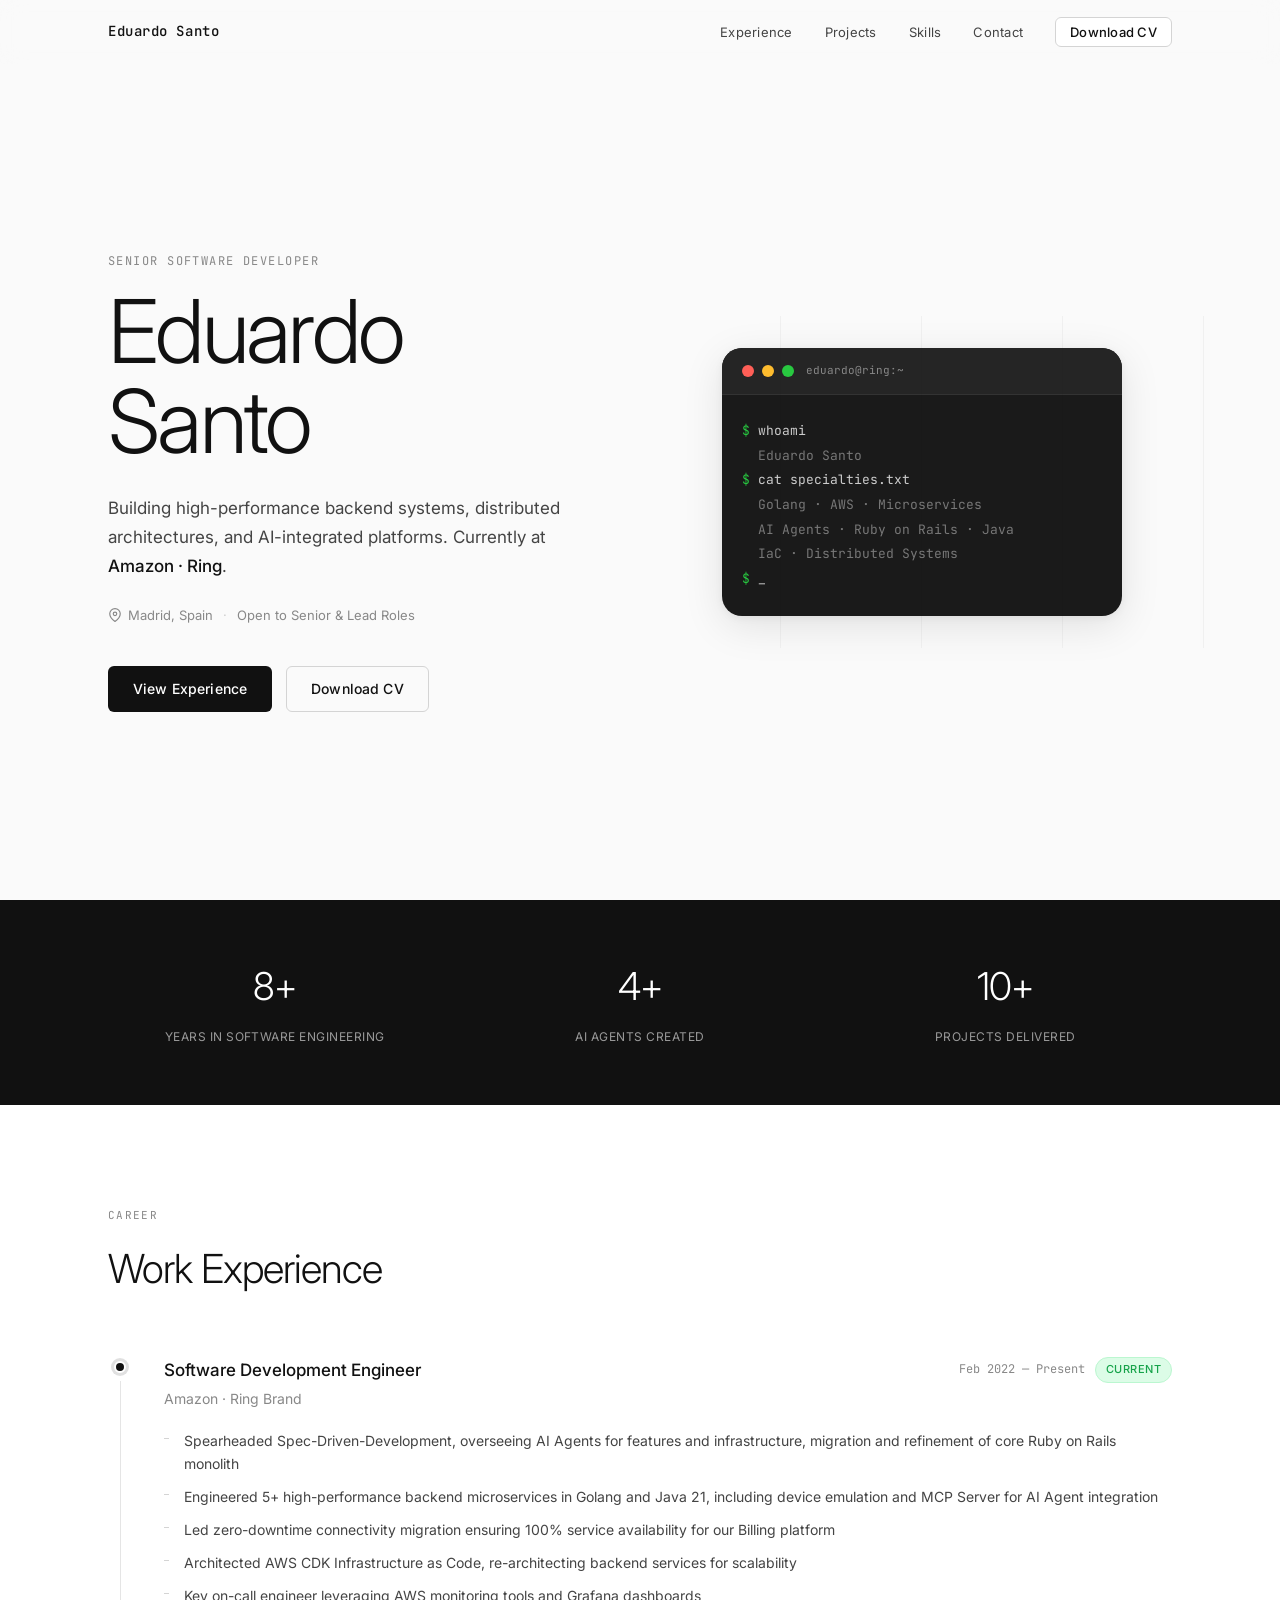
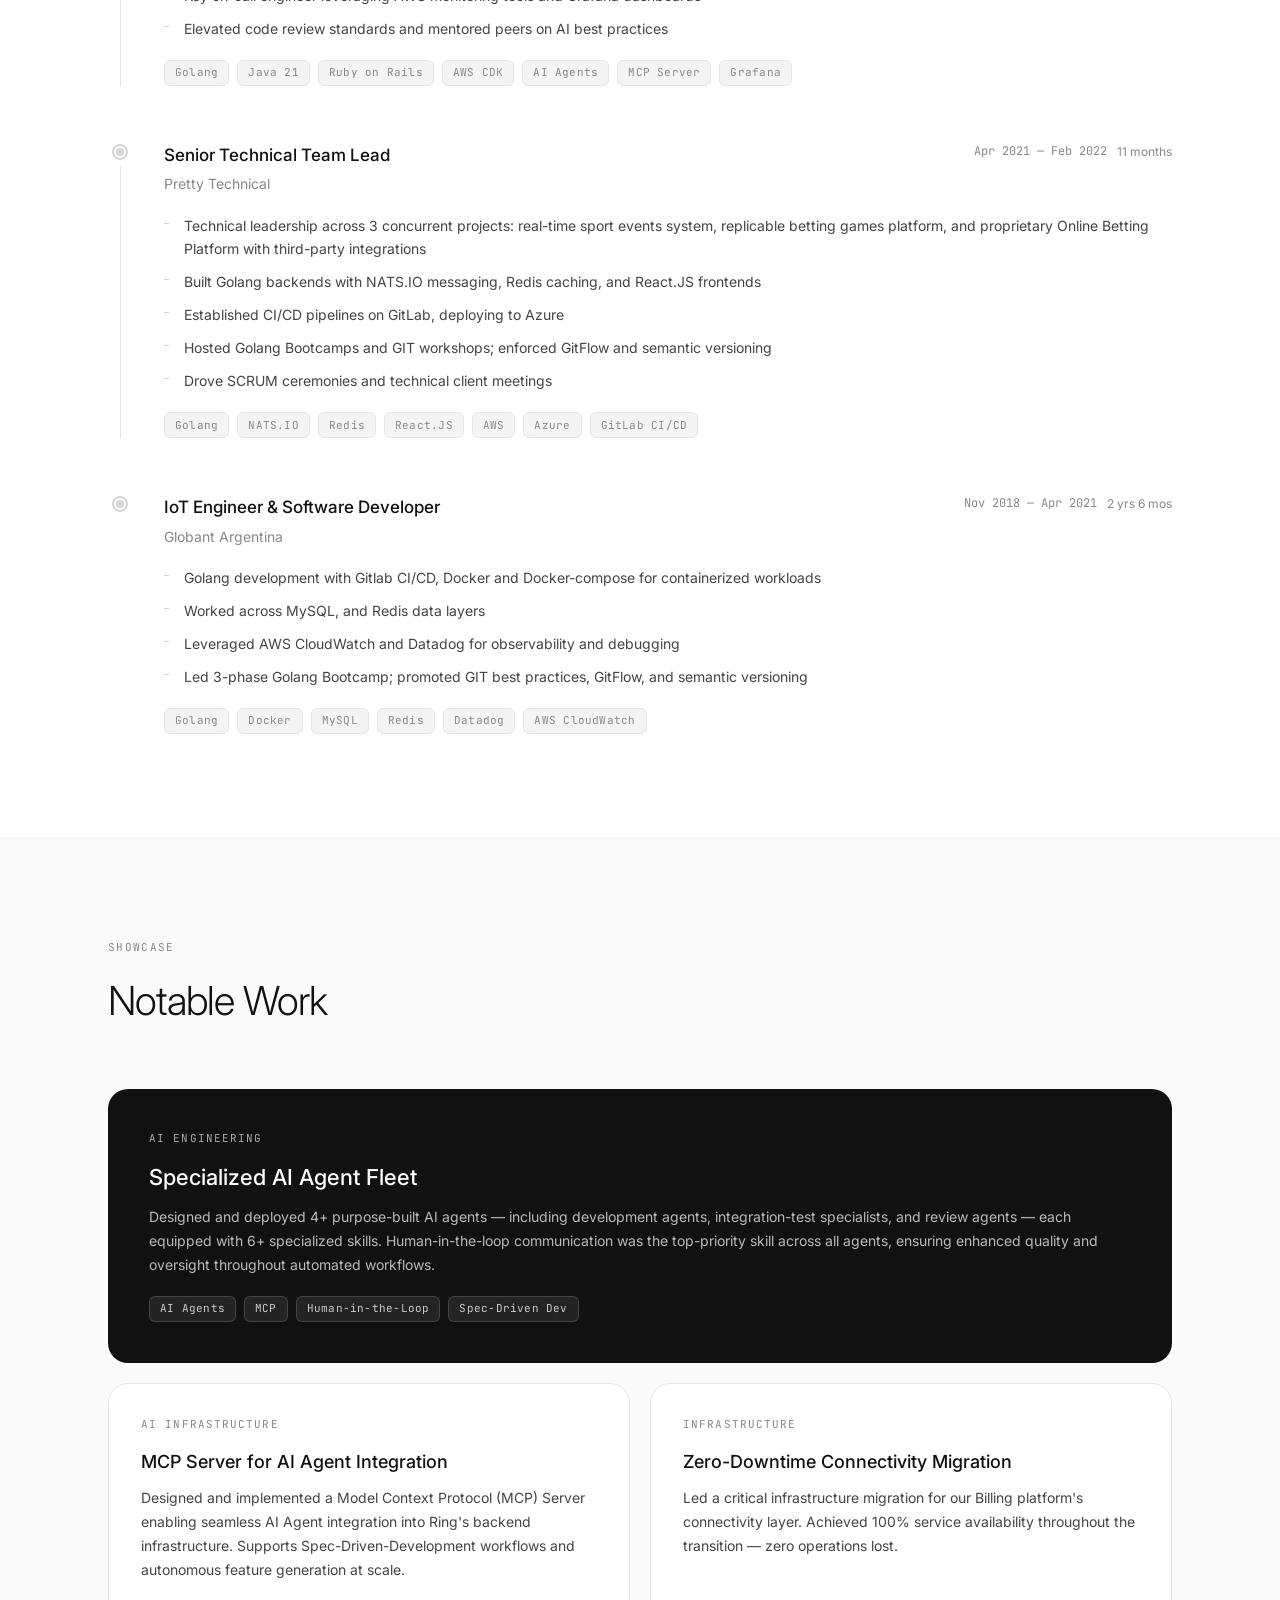
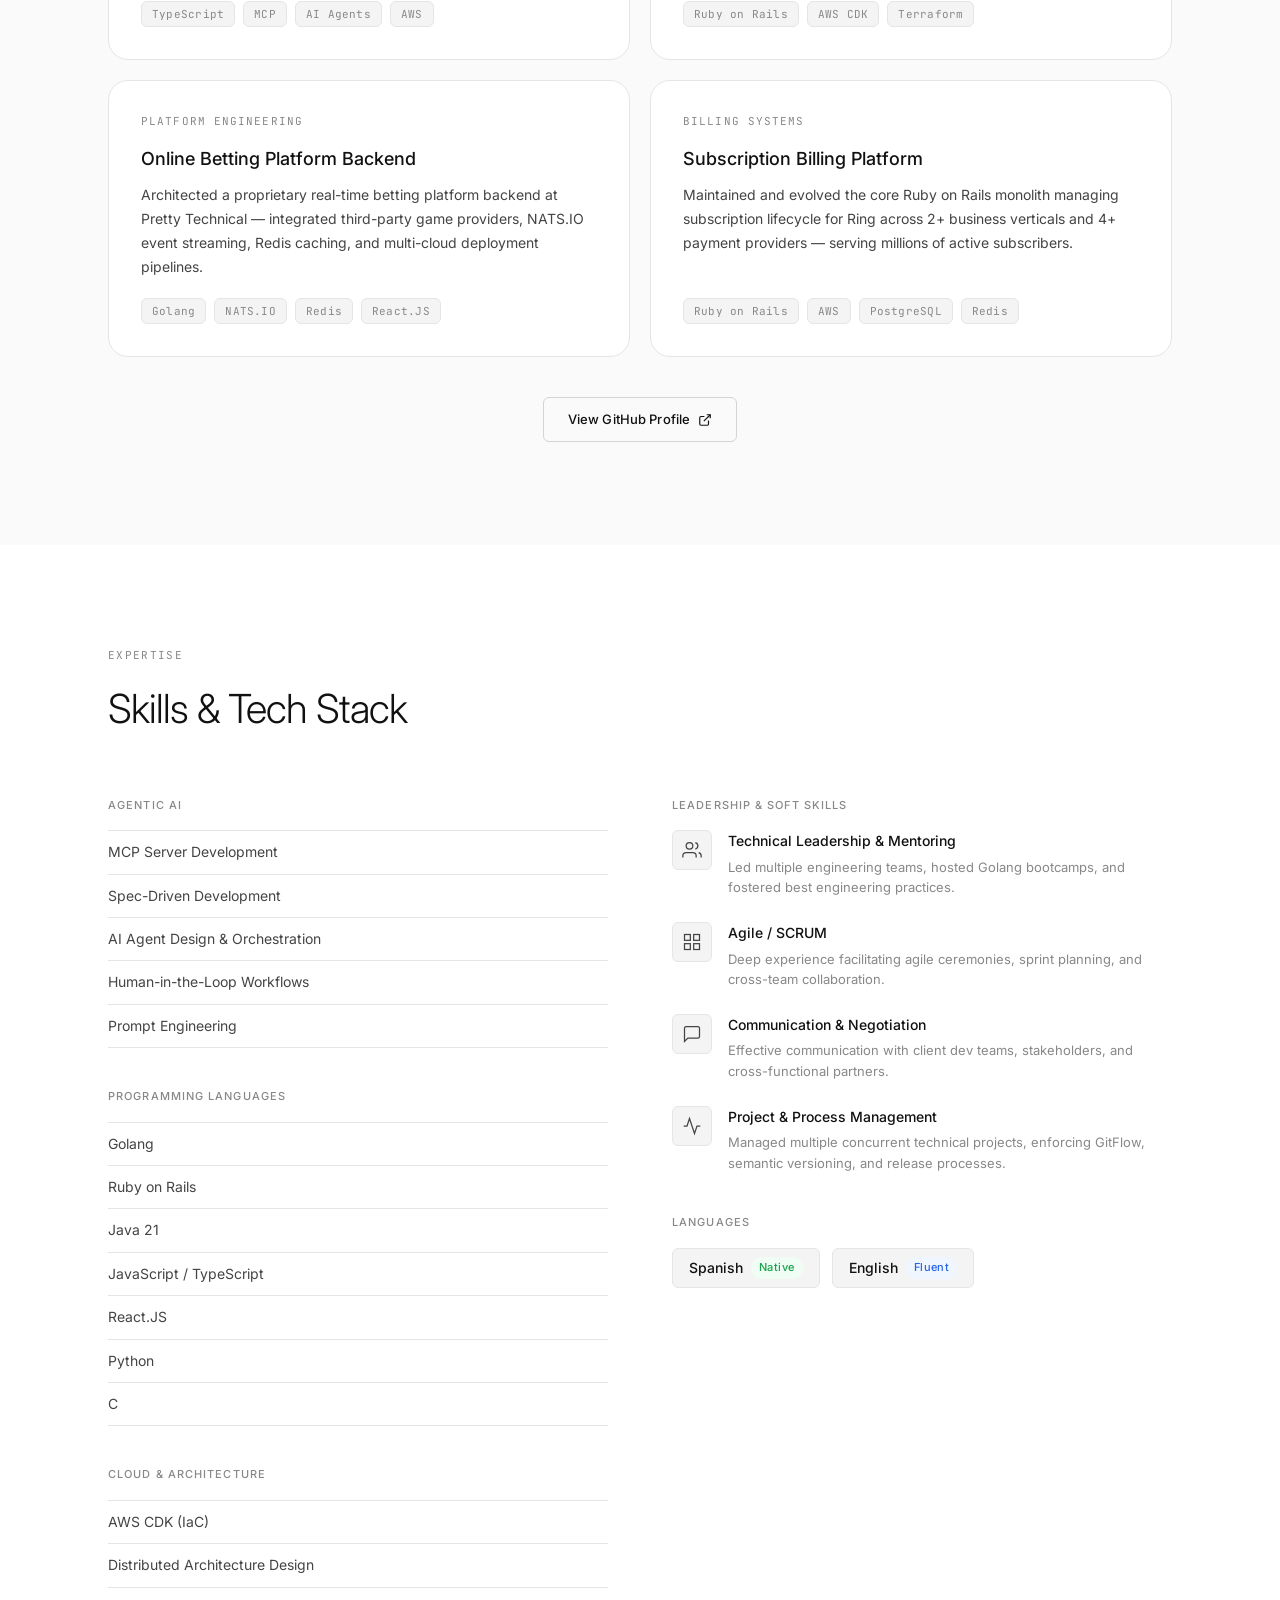
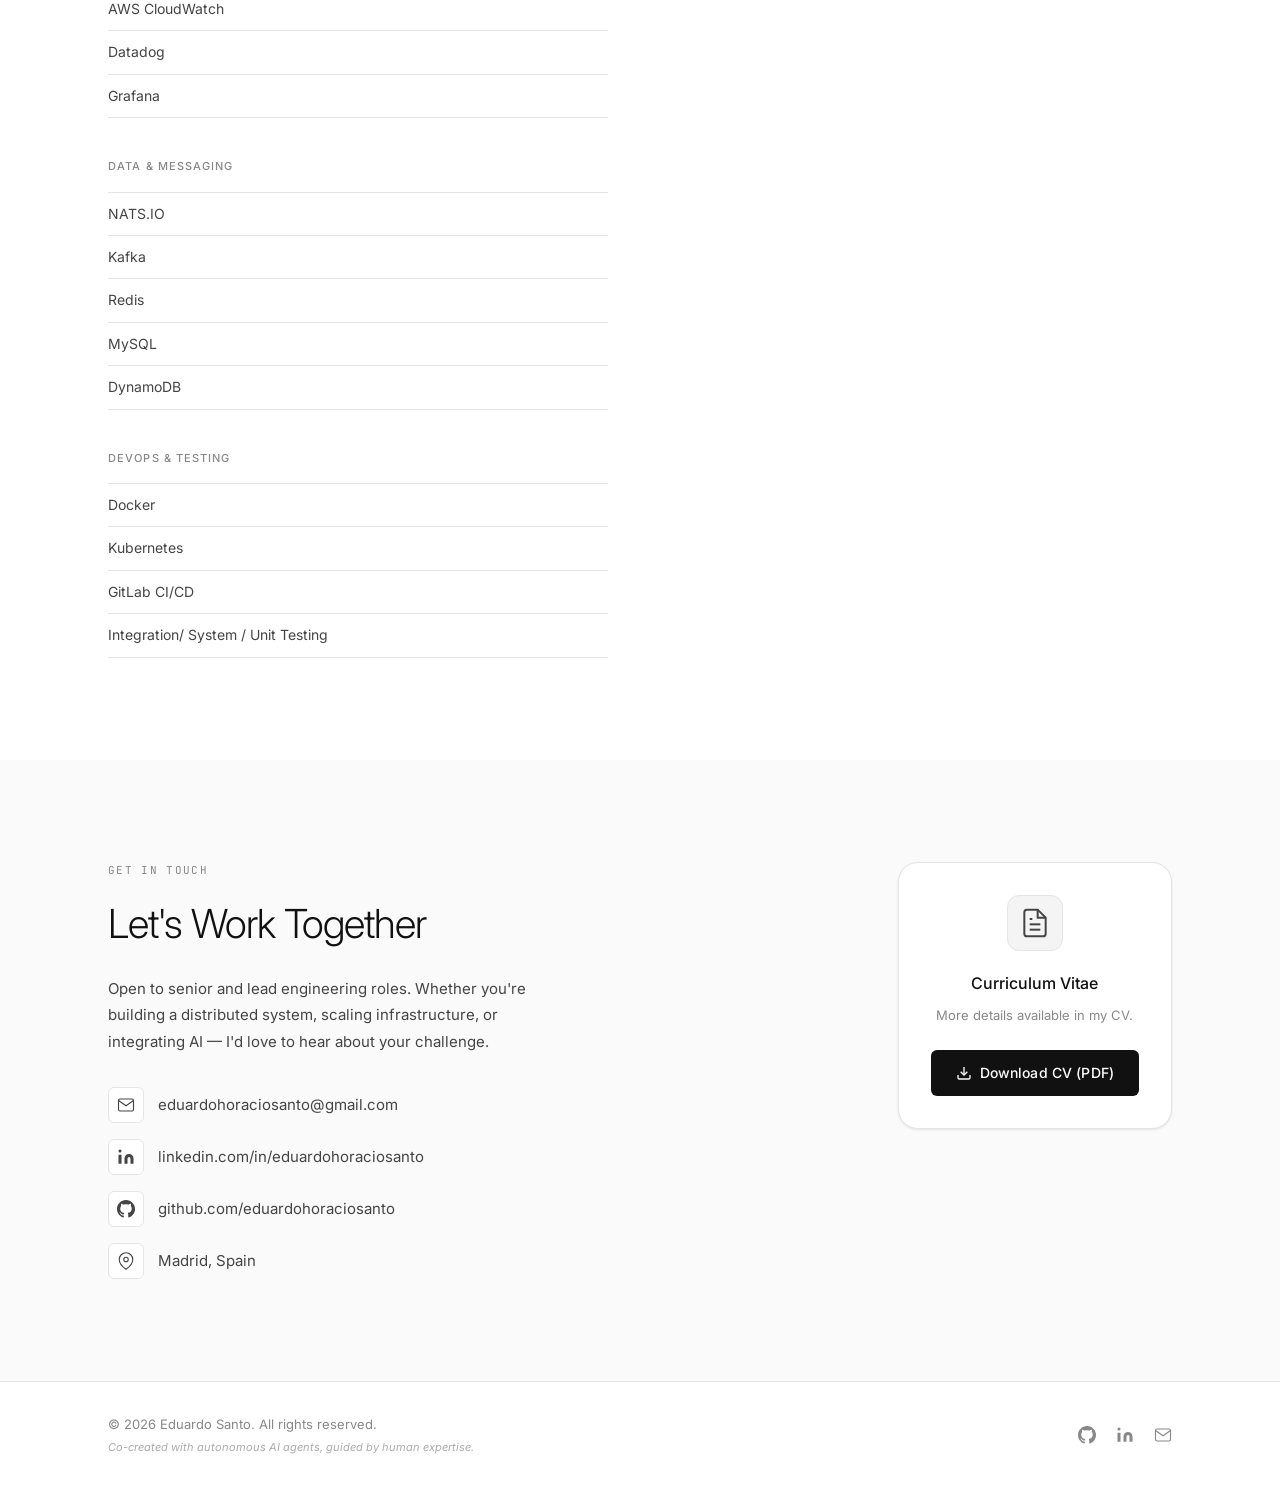
==== commit c5565a82: "Update Notable Work section: feature AI Agent Fleet, remove per-card GitHub links, align tags    - S" ====
--- a/index.html
+++ b/index.html
@@ -236,12 +236,25 @@
           <article class="project-card project-card--featured">
             <div class="project-card__inner">
               <div class="project-card__header">
+                <span class="project-card__category">AI Engineering</span>
+              </div>
+              <h3 class="project-card__title">Specialized AI Agent Fleet</h3>
+              <p class="project-card__desc">
+                Designed and deployed 4+ purpose-built AI agents — including development agents, integration-test specialists, and review agents — each equipped with 6+ specialized skills. Human-in-the-loop communication was the top-priority skill across all agents, ensuring enhanced quality and oversight throughout automated workflows.
+              </p>
+              <div class="project-card__tags">
+                <span class="tag">AI Agents</span>
+                <span class="tag">MCP</span>
+                <span class="tag">Human-in-the-Loop</span>
+                <span class="tag">Spec-Driven Dev</span>
+              </div>
+            </div>
+          </article>
+
+          <article class="project-card">
+            <div class="project-card__inner">
+              <div class="project-card__header">
                 <span class="project-card__category">AI Infrastructure</span>
-                <div class="project-card__links">
-                  <a href="https://github.com/eduardohoraciosanto" target="_blank" rel="noopener noreferrer" aria-label="GitHub">
-                    <svg width="18" height="18" viewBox="0 0 24 24" fill="currentColor"><path d="M12 0c-6.626 0-12 5.373-12 12 0 5.302 3.438 9.8 8.207 11.387.599.111.793-.261.793-.577v-2.234c-3.338.726-4.033-1.416-4.033-1.416-.546-1.387-1.333-1.756-1.333-1.756-1.089-.745.083-.729.083-.729 1.205.084 1.839 1.237 1.839 1.237 1.07 1.834 2.807 1.304 3.492.997.107-.775.418-1.305.762-1.604-2.665-.305-5.467-1.334-5.467-5.931 0-1.311.469-2.381 1.236-3.221-.124-.303-.535-1.524.117-3.176 0 0 1.008-.322 3.301 1.23.957-.266 1.983-.399 3.003-.404 1.02.005 2.047.138 3.006.404 2.291-1.552 3.297-1.23 3.297-1.23.653 1.653.242 2.874.118 3.176.77.84 1.235 1.911 1.235 3.221 0 4.609-2.807 5.624-5.479 5.921.43.372.823 1.102.823 2.222v3.293c0 .319.192.694.801.576 4.765-1.589 8.199-6.086 8.199-11.386 0-6.627-5.373-12-12-12z"/></svg>
-                  </a>
-                </div>
               </div>
               <h3 class="project-card__title">MCP Server for AI Agent Integration</h3>
               <p class="project-card__desc">
@@ -259,35 +272,7 @@
           <article class="project-card">
             <div class="project-card__inner">
               <div class="project-card__header">
-                <span class="project-card__category">AI Engineering</span>
-                <div class="project-card__links">
-                  <a href="https://github.com/eduardohoraciosanto" target="_blank" rel="noopener noreferrer" aria-label="GitHub">
-                    <svg width="18" height="18" viewBox="0 0 24 24" fill="currentColor"><path d="M12 0c-6.626 0-12 5.373-12 12 0 5.302 3.438 9.8 8.207 11.387.599.111.793-.261.793-.577v-2.234c-3.338.726-4.033-1.416-4.033-1.416-.546-1.387-1.333-1.756-1.333-1.756-1.089-.745.083-.729.083-.729 1.205.084 1.839 1.237 1.839 1.237 1.07 1.834 2.807 1.304 3.492.997.107-.775.418-1.305.762-1.604-2.665-.305-5.467-1.334-5.467-5.931 0-1.311.469-2.381 1.236-3.221-.124-.303-.535-1.524.117-3.176 0 0 1.008-.322 3.301 1.23.957-.266 1.983-.399 3.003-.404 1.02.005 2.047.138 3.006.404 2.291-1.552 3.297-1.23 3.297-1.23.653 1.653.242 2.874.118 3.176.77.84 1.235 1.911 1.235 3.221 0 4.609-2.807 5.624-5.479 5.921.43.372.823 1.102.823 2.222v3.293c0 .319.192.694.801.576 4.765-1.589 8.199-6.086 8.199-11.386 0-6.627-5.373-12-12-12z"/></svg>
-                  </a>
-                </div>
-              </div>
-              <h3 class="project-card__title">Specialized AI Agent Fleet</h3>
-              <p class="project-card__desc">
-                Designed and deployed 4+ purpose-built AI agents — including development agents, integration-test specialists, and review agents — each equipped with 6+ specialized skills. Human-in-the-loop communication was the top-priority skill across all agents, ensuring enhanced quality and oversight throughout automated workflows.
-              </p>
-              <div class="project-card__tags">
-                <span class="tag">AI Agents</span>
-                <span class="tag">MCP</span>
-                <span class="tag">Human-in-the-Loop</span>
-                <span class="tag">Spec-Driven Dev</span>
-              </div>
-            </div>
-          </article>
-
-          <article class="project-card">
-            <div class="project-card__inner">
-              <div class="project-card__header">
                 <span class="project-card__category">Infrastructure</span>
-                <div class="project-card__links">
-                  <a href="https://github.com/eduardohoraciosanto" target="_blank" rel="noopener noreferrer" aria-label="GitHub">
-                    <svg width="18" height="18" viewBox="0 0 24 24" fill="currentColor"><path d="M12 0c-6.626 0-12 5.373-12 12 0 5.302 3.438 9.8 8.207 11.387.599.111.793-.261.793-.577v-2.234c-3.338.726-4.033-1.416-4.033-1.416-.546-1.387-1.333-1.756-1.333-1.756-1.089-.745.083-.729.083-.729 1.205.084 1.839 1.237 1.839 1.237 1.07 1.834 2.807 1.304 3.492.997.107-.775.418-1.305.762-1.604-2.665-.305-5.467-1.334-5.467-5.931 0-1.311.469-2.381 1.236-3.221-.124-.303-.535-1.524.117-3.176 0 0 1.008-.322 3.301 1.23.957-.266 1.983-.399 3.003-.404 1.02.005 2.047.138 3.006.404 2.291-1.552 3.297-1.23 3.297-1.23.653 1.653.242 2.874.118 3.176.77.84 1.235 1.911 1.235 3.221 0 4.609-2.807 5.624-5.479 5.921.43.372.823 1.102.823 2.222v3.293c0 .319.192.694.801.576 4.765-1.589 8.199-6.086 8.199-11.386 0-6.627-5.373-12-12-12z"/></svg>
-                  </a>
-                </div>
               </div>
               <h3 class="project-card__title">Zero-Downtime Connectivity Migration</h3>
               <p class="project-card__desc">
@@ -305,11 +290,6 @@
             <div class="project-card__inner">
               <div class="project-card__header">
                 <span class="project-card__category">Platform Engineering</span>
-                <div class="project-card__links">
-                  <a href="https://github.com/eduardohoraciosanto" target="_blank" rel="noopener noreferrer" aria-label="GitHub">
-                    <svg width="18" height="18" viewBox="0 0 24 24" fill="currentColor"><path d="M12 0c-6.626 0-12 5.373-12 12 0 5.302 3.438 9.8 8.207 11.387.599.111.793-.261.793-.577v-2.234c-3.338.726-4.033-1.416-4.033-1.416-.546-1.387-1.333-1.756-1.333-1.756-1.089-.745.083-.729.083-.729 1.205.084 1.839 1.237 1.839 1.237 1.07 1.834 2.807 1.304 3.492.997.107-.775.418-1.305.762-1.604-2.665-.305-5.467-1.334-5.467-5.931 0-1.311.469-2.381 1.236-3.221-.124-.303-.535-1.524.117-3.176 0 0 1.008-.322 3.301 1.23.957-.266 1.983-.399 3.003-.404 1.02.005 2.047.138 3.006.404 2.291-1.552 3.297-1.23 3.297-1.23.653 1.653.242 2.874.118 3.176.77.84 1.235 1.911 1.235 3.221 0 4.609-2.807 5.624-5.479 5.921.43.372.823 1.102.823 2.222v3.293c0 .319.192.694.801.576 4.765-1.589 8.199-6.086 8.199-11.386 0-6.627-5.373-12-12-12z"/></svg>
-                  </a>
-                </div>
               </div>
               <h3 class="project-card__title">Online Betting Platform Backend</h3>
               <p class="project-card__desc">
@@ -328,11 +308,6 @@
             <div class="project-card__inner">
               <div class="project-card__header">
                 <span class="project-card__category">Billing Systems</span>
-                <div class="project-card__links">
-                  <a href="https://github.com/eduardohoraciosanto" target="_blank" rel="noopener noreferrer" aria-label="GitHub">
-                    <svg width="18" height="18" viewBox="0 0 24 24" fill="currentColor"><path d="M12 0c-6.626 0-12 5.373-12 12 0 5.302 3.438 9.8 8.207 11.387.599.111.793-.261.793-.577v-2.234c-3.338.726-4.033-1.416-4.033-1.416-.546-1.387-1.333-1.756-1.333-1.756-1.089-.745.083-.729.083-.729 1.205.084 1.839 1.237 1.839 1.237 1.07 1.834 2.807 1.304 3.492.997.107-.775.418-1.305.762-1.604-2.665-.305-5.467-1.334-5.467-5.931 0-1.311.469-2.381 1.236-3.221-.124-.303-.535-1.524.117-3.176 0 0 1.008-.322 3.301 1.23.957-.266 1.983-.399 3.003-.404 1.02.005 2.047.138 3.006.404 2.291-1.552 3.297-1.23 3.297-1.23.653 1.653.242 2.874.118 3.176.77.84 1.235 1.911 1.235 3.221 0 4.609-2.807 5.624-5.479 5.921.43.372.823 1.102.823 2.222v3.293c0 .319.192.694.801.576 4.765-1.589 8.199-6.086 8.199-11.386 0-6.627-5.373-12-12-12z"/></svg>
-                  </a>
-                </div>
               </div>
               <h3 class="project-card__title">Subscription Billing Platform</h3>
               <p class="project-card__desc">
--- a/style.css
+++ b/style.css
@@ -588,6 +588,8 @@
   border: 1px solid var(--clr-border);
   border-radius: var(--radius-lg);
   overflow: hidden;
+  display: flex;
+  flex-direction: column;
   transition: box-shadow var(--transition), border-color var(--transition), transform var(--transition);
 }
 
@@ -605,8 +607,6 @@
 }
 
 .project-card--featured .project-card__category { color: #aaa; }
-.project-card--featured .project-card__links a  { color: #aaa; }
-.project-card--featured .project-card__links a:hover { color: #fff; }
 .project-card--featured .project-card__title { color: var(--clr-text-inv); }
 .project-card--featured .project-card__desc  { color: #bbb; }
 .project-card--featured .tag {
@@ -617,6 +617,9 @@
 
 .project-card__inner {
   padding: 2rem;
+  display: flex;
+  flex-direction: column;
+  flex-grow: 1;
 }
 
 .project-card--featured .project-card__inner {
@@ -639,19 +642,6 @@
   font-family: var(--font-mono);
 }
 
-.project-card__links {
-  display: flex;
-  gap: .75rem;
-}
-
-.project-card__links a {
-  color: var(--clr-text-3);
-  transition: color var(--transition);
-  display: flex;
-  align-items: center;
-}
-
-.project-card__links a:hover { color: var(--clr-text); }
 
 .project-card__title {
   font-size: 1.125rem;
@@ -670,13 +660,14 @@
   font-size: .875rem;
   color: var(--clr-text-2);
   line-height: 1.7;
-  margin-bottom: 1.25rem;
 }
 
 .project-card__tags {
   display: flex;
   flex-wrap: wrap;
   gap: .5rem;
+  margin-top: auto;
+  padding-top: 1.25rem;
 }
 
 .projects__cta {
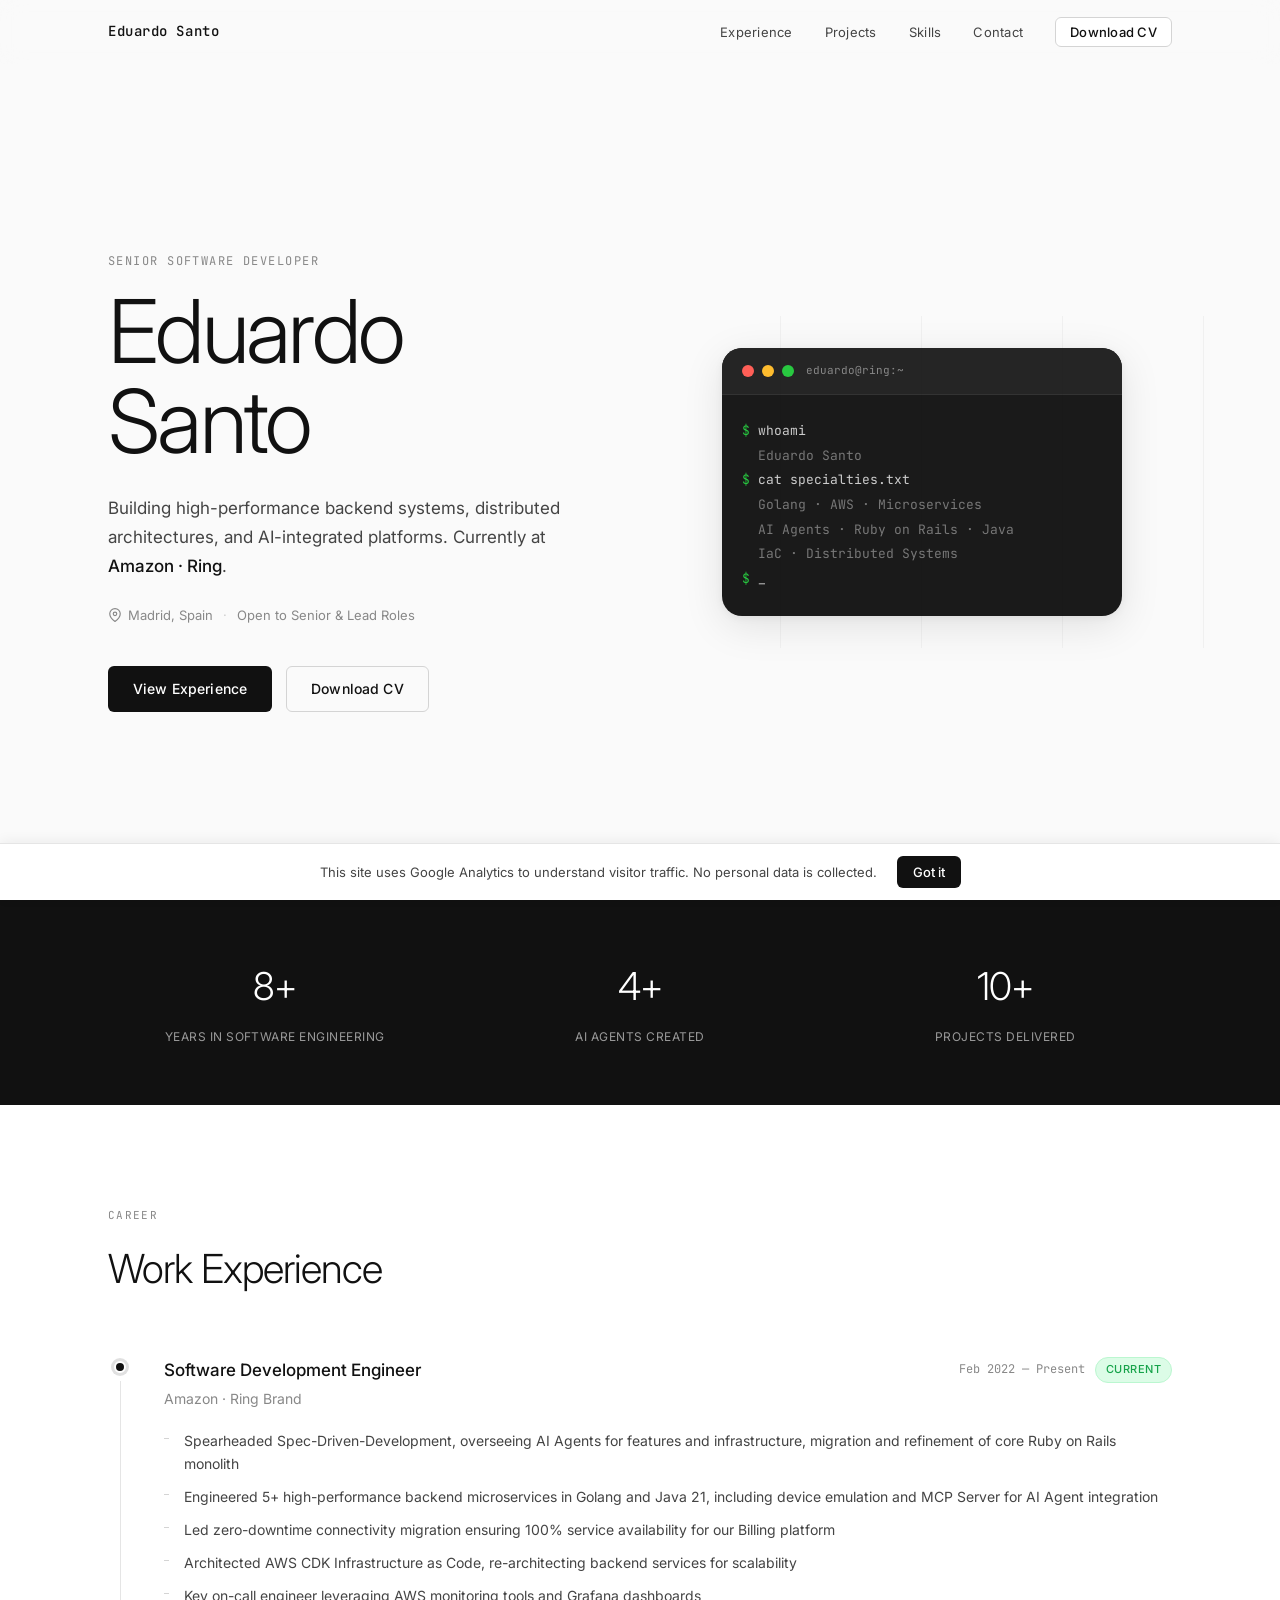
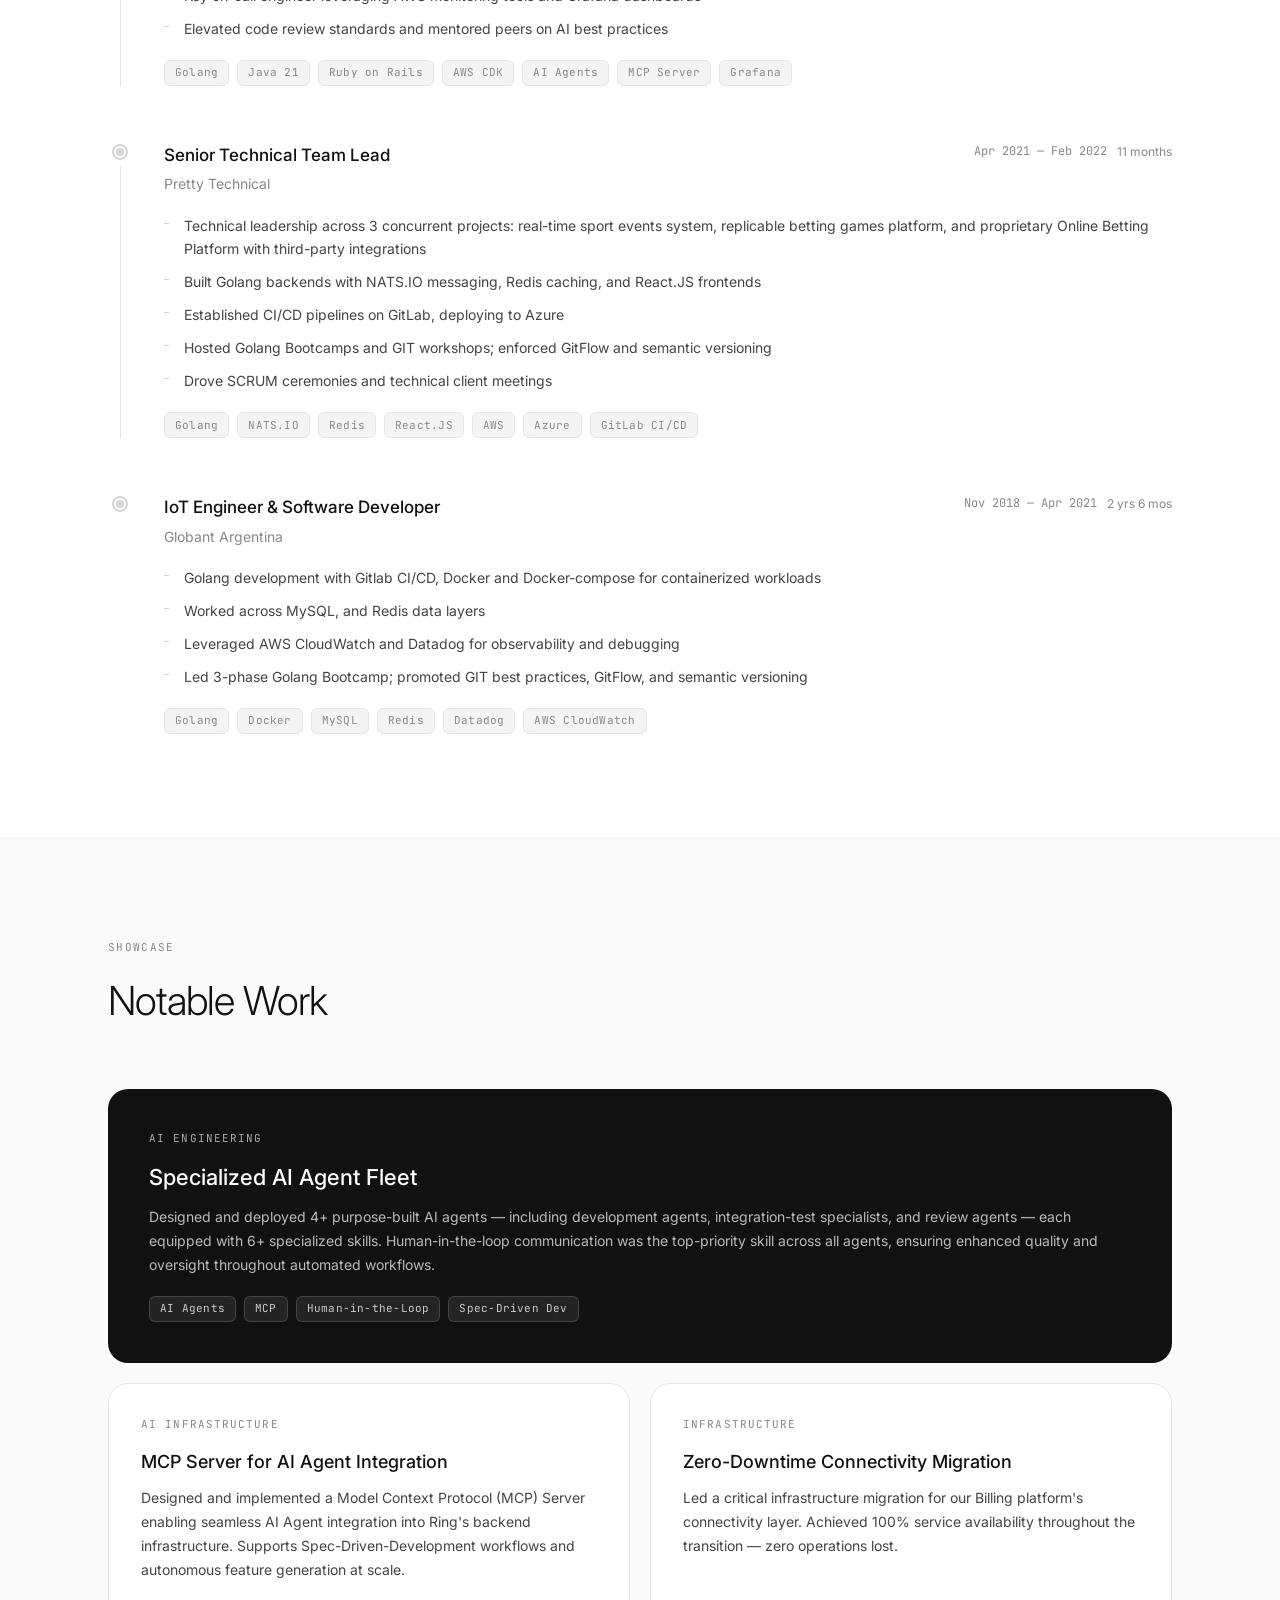
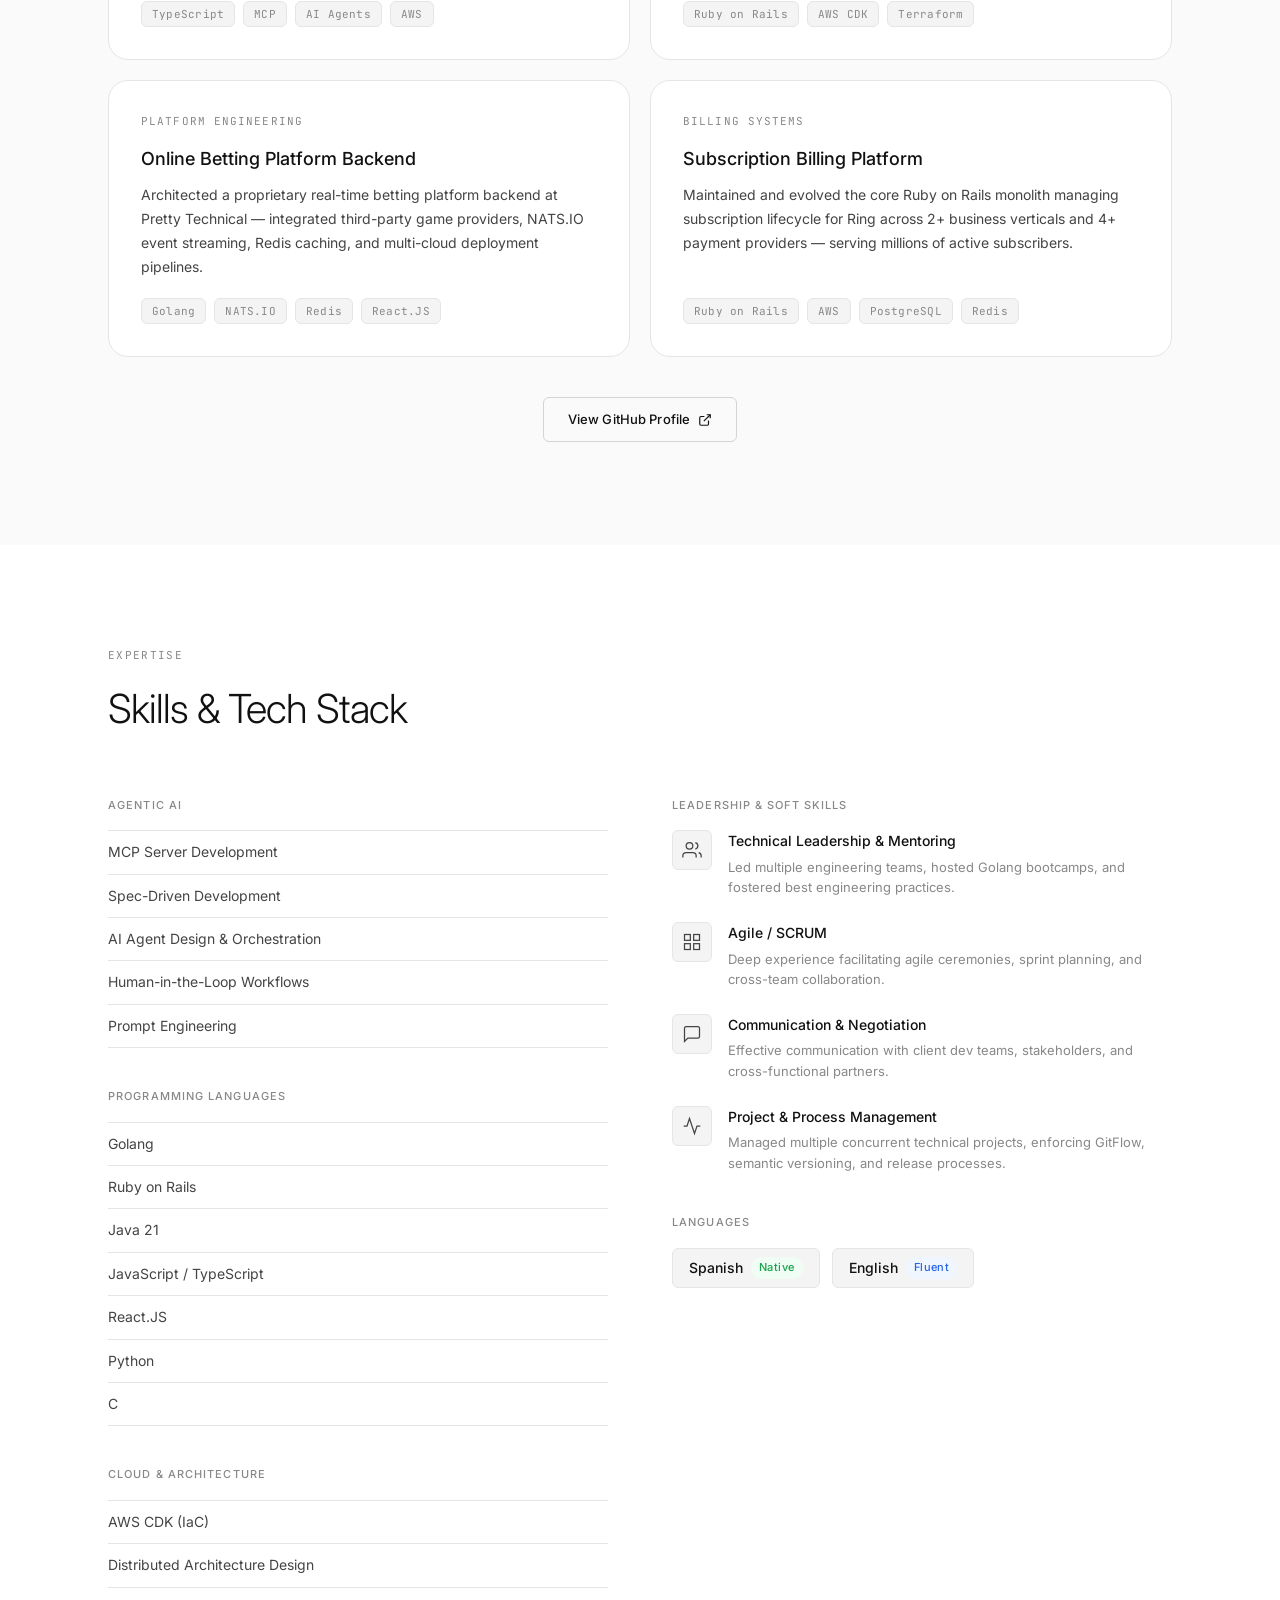
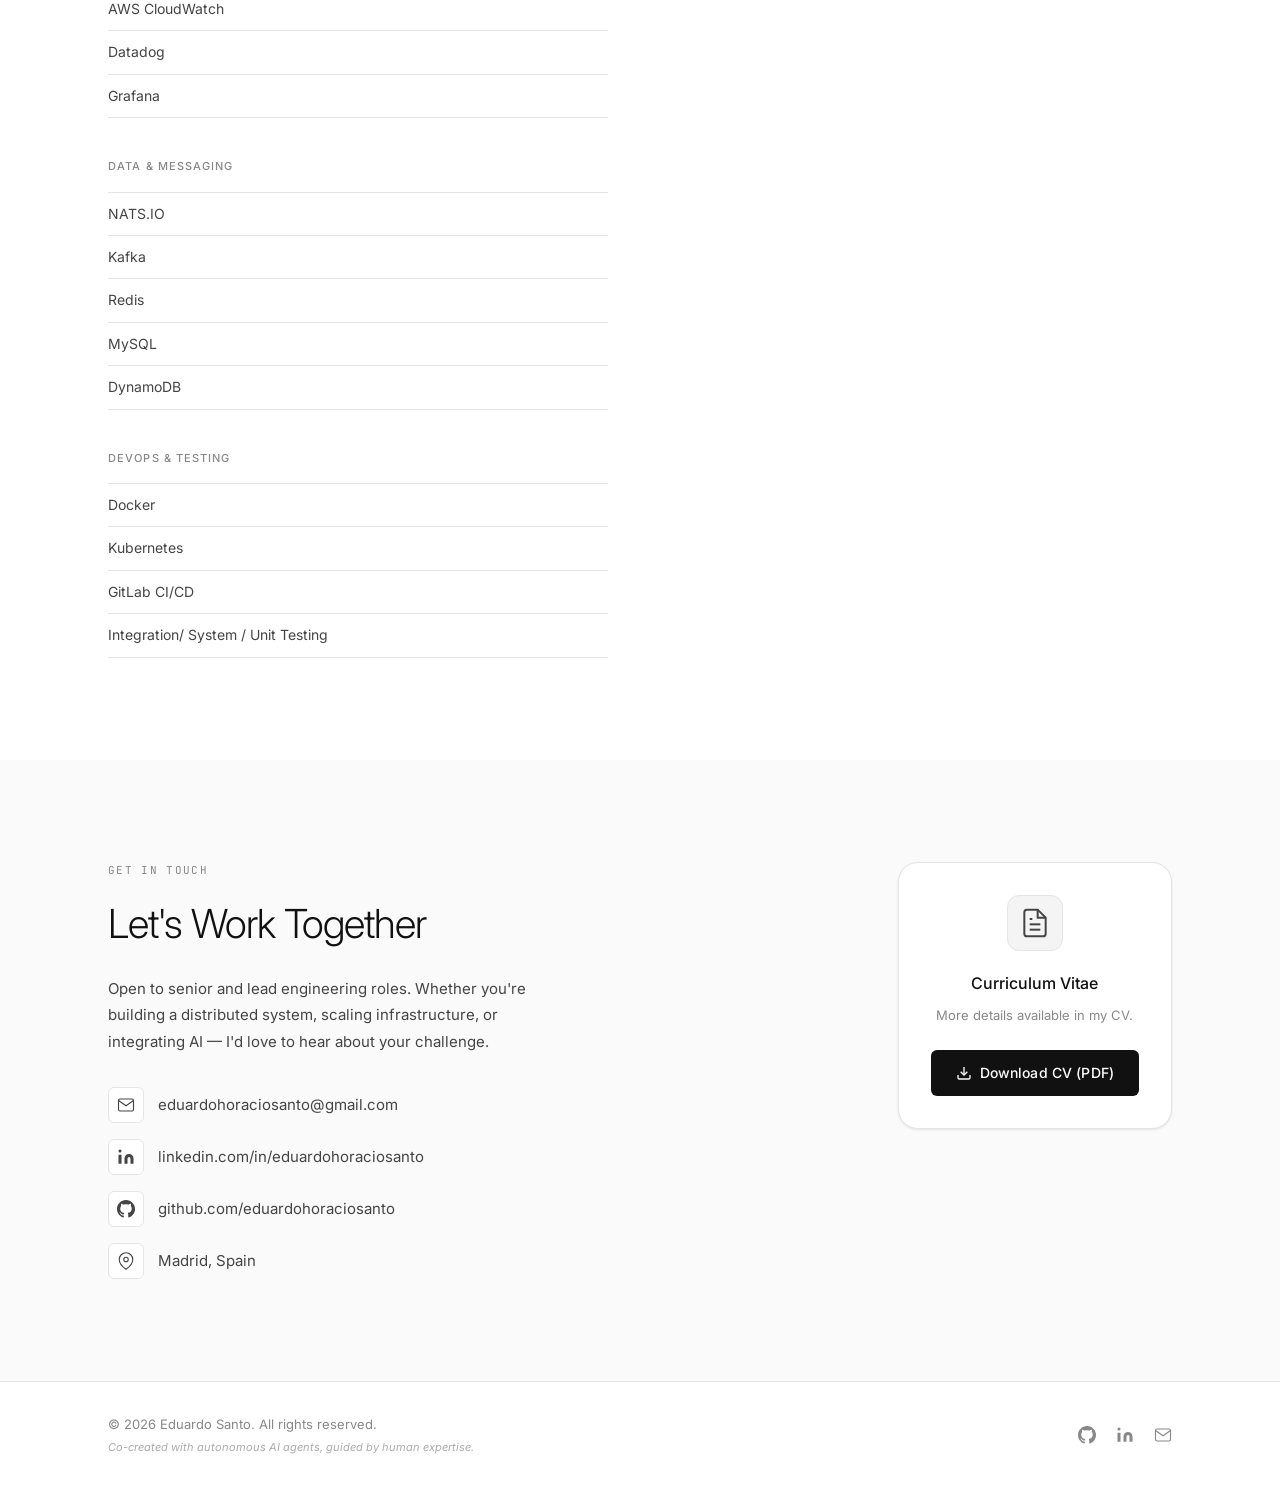
==== commit 352f47c2: "Adding Google Analytics + Small advice banner." ====
--- a/index.html
+++ b/index.html
@@ -3,6 +3,15 @@
 <head>
   <meta charset="UTF-8" />
   <meta name="viewport" content="width=device-width, initial-scale=1.0" />
+  <!-- Google tag (gtag.js) -->
+  <script async src="https://www.googletagmanager.com/gtag/js?id=G-D0KQ15FVP1"></script>
+  <script>
+    window.dataLayer = window.dataLayer || [];
+    function gtag(){dataLayer.push(arguments);}
+    gtag('js', new Date());
+
+    gtag('config', 'G-D0KQ15FVP1');
+  </script>
   <title>Eduardo Santo — Senior Software Developer</title>
   <meta name="description" content="Eduardo Santo — Senior Software Developer specializing in AI workflows, distributed systems, and cloud architecture. Based in Madrid, Spain." />
   <link rel="preconnect" href="https://fonts.googleapis.com" />
@@ -594,6 +603,15 @@
     </div>
   </footer>
 
+  <!-- Cookie consent banner -->
+  <div class="cookie-banner" id="cookieBanner" role="alert" aria-live="polite" hidden>
+    <p class="cookie-banner__text">
+      This site uses Google Analytics to understand visitor traffic. No personal data is collected.
+    </p>
+    <button class="cookie-banner__btn" id="cookieAccept">Got it</button>
+  </div>
+
   <script src="script.js"></script>
+
 </body>
 </html>
--- a/style.css
+++ b/style.css
@@ -1046,3 +1046,53 @@
   opacity: 1;
   transform: translateY(0);
 }
+
+/* ===================================================
+   COOKIE CONSENT BANNER
+   =================================================== */
+.cookie-banner {
+  position: fixed;
+  bottom: 0; left: 0; right: 0;
+  z-index: 200;
+  display: flex;
+  align-items: center;
+  justify-content: center;
+  gap: 1.25rem;
+  padding: 0.75rem clamp(1.25rem, 5vw, 3rem);
+  background: var(--clr-surface);
+  border-top: 1px solid var(--clr-border);
+  box-shadow: 0 -2px 12px rgba(0,0,0,.06);
+  font-size: 0.8125rem;
+  color: var(--clr-text-2);
+  animation: slideUp 300ms ease forwards;
+}
+
+.cookie-banner[hidden] { display: none; }
+
+.cookie-banner__text { margin: 0; }
+
+.cookie-banner__btn {
+  flex-shrink: 0;
+  padding: 0.35rem 1rem;
+  border-radius: var(--radius-sm);
+  background: var(--clr-accent);
+  color: var(--clr-text-inv);
+  font-size: 0.8125rem;
+  font-weight: 500;
+  transition: background var(--transition);
+}
+
+.cookie-banner__btn:hover { background: var(--clr-accent-h); }
+
+@keyframes slideUp {
+  from { transform: translateY(100%); opacity: 0; }
+  to   { transform: translateY(0);    opacity: 1; }
+}
+
+@media (max-width: 480px) {
+  .cookie-banner {
+    flex-direction: column;
+    gap: 0.75rem;
+    text-align: center;
+  }
+}
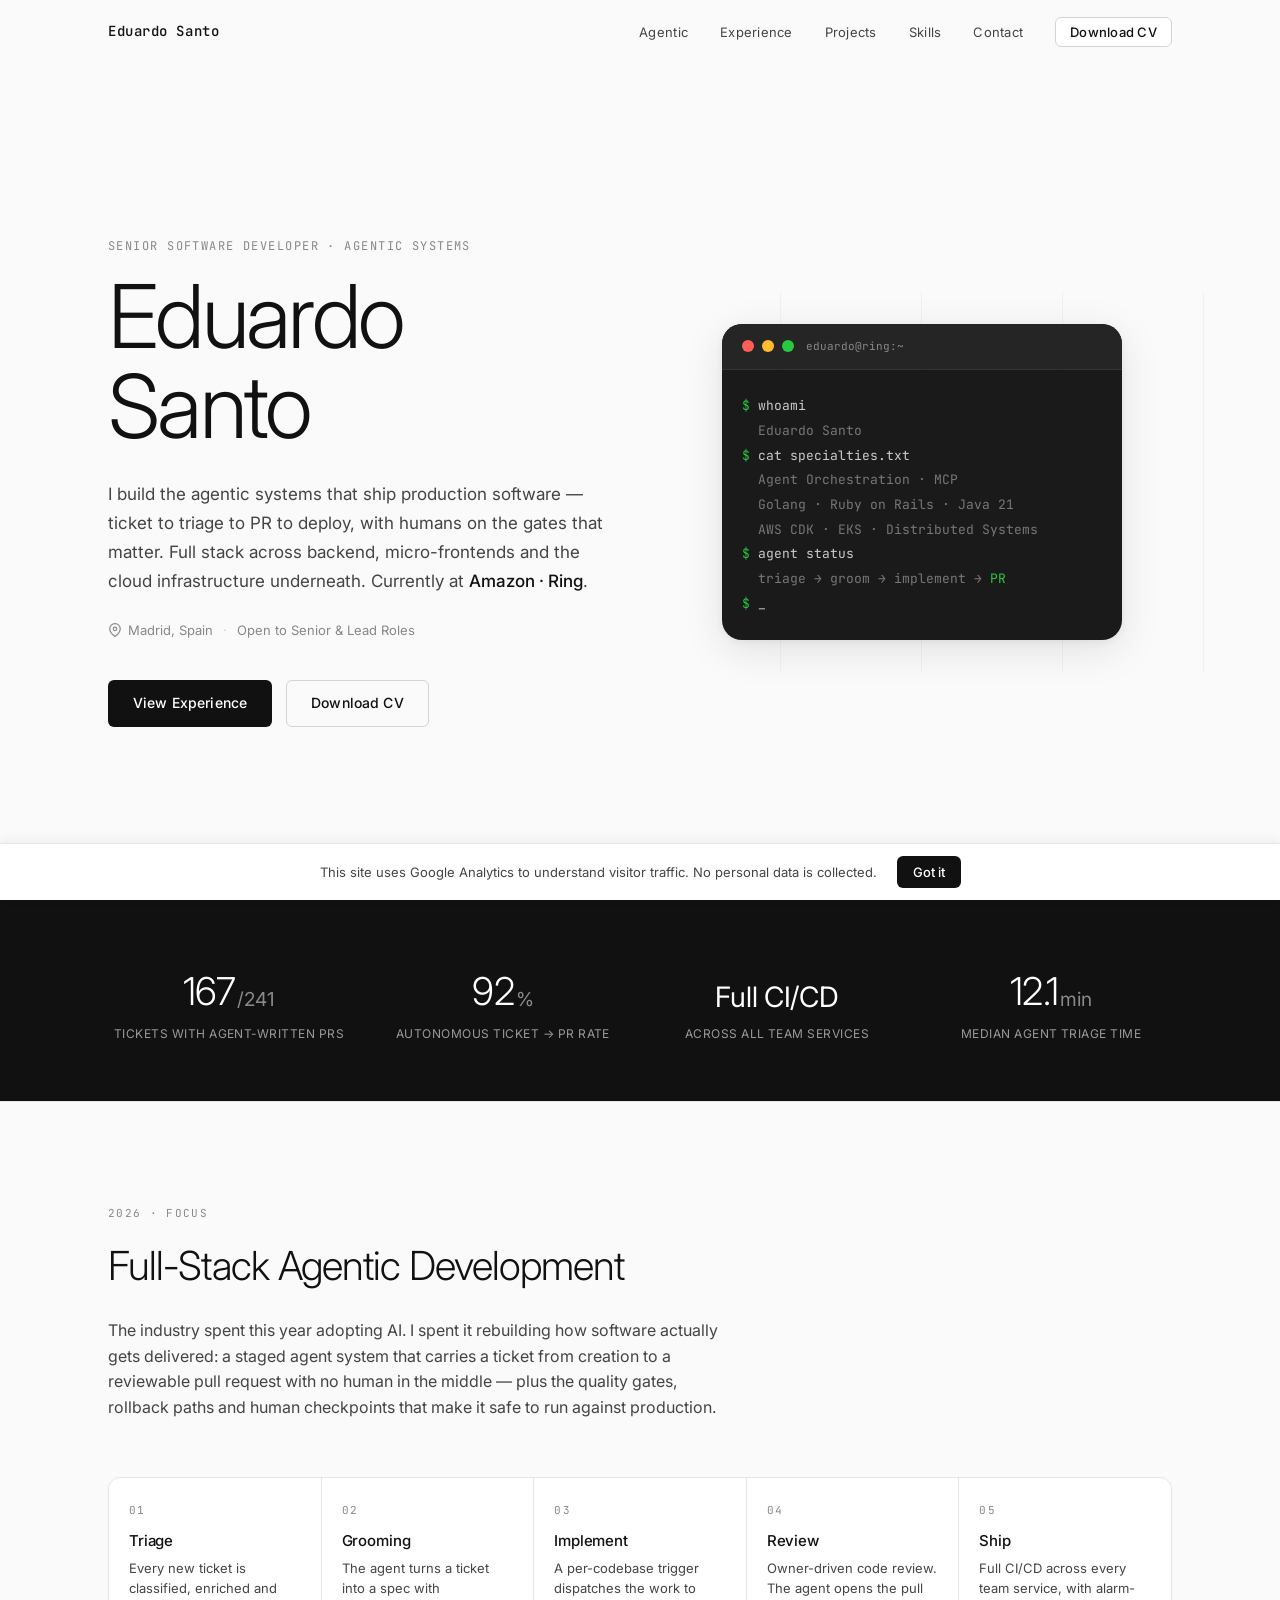
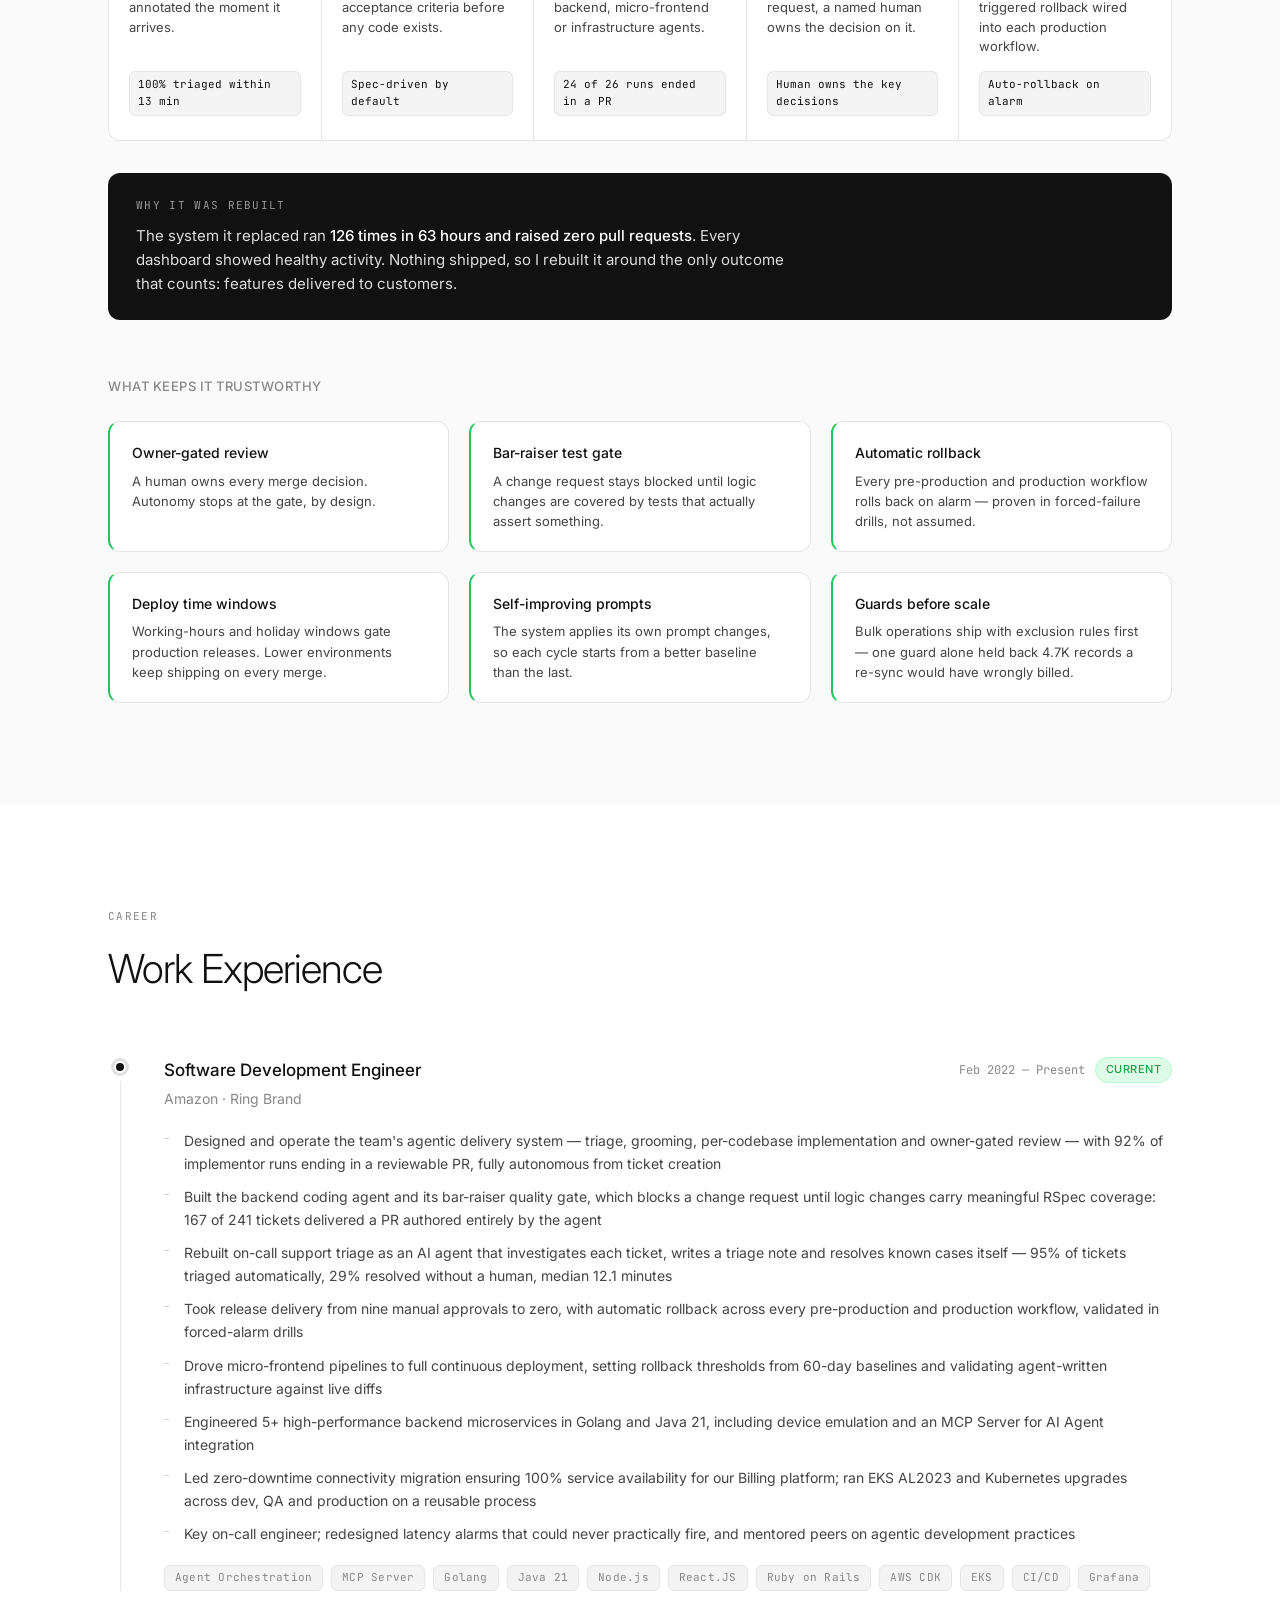
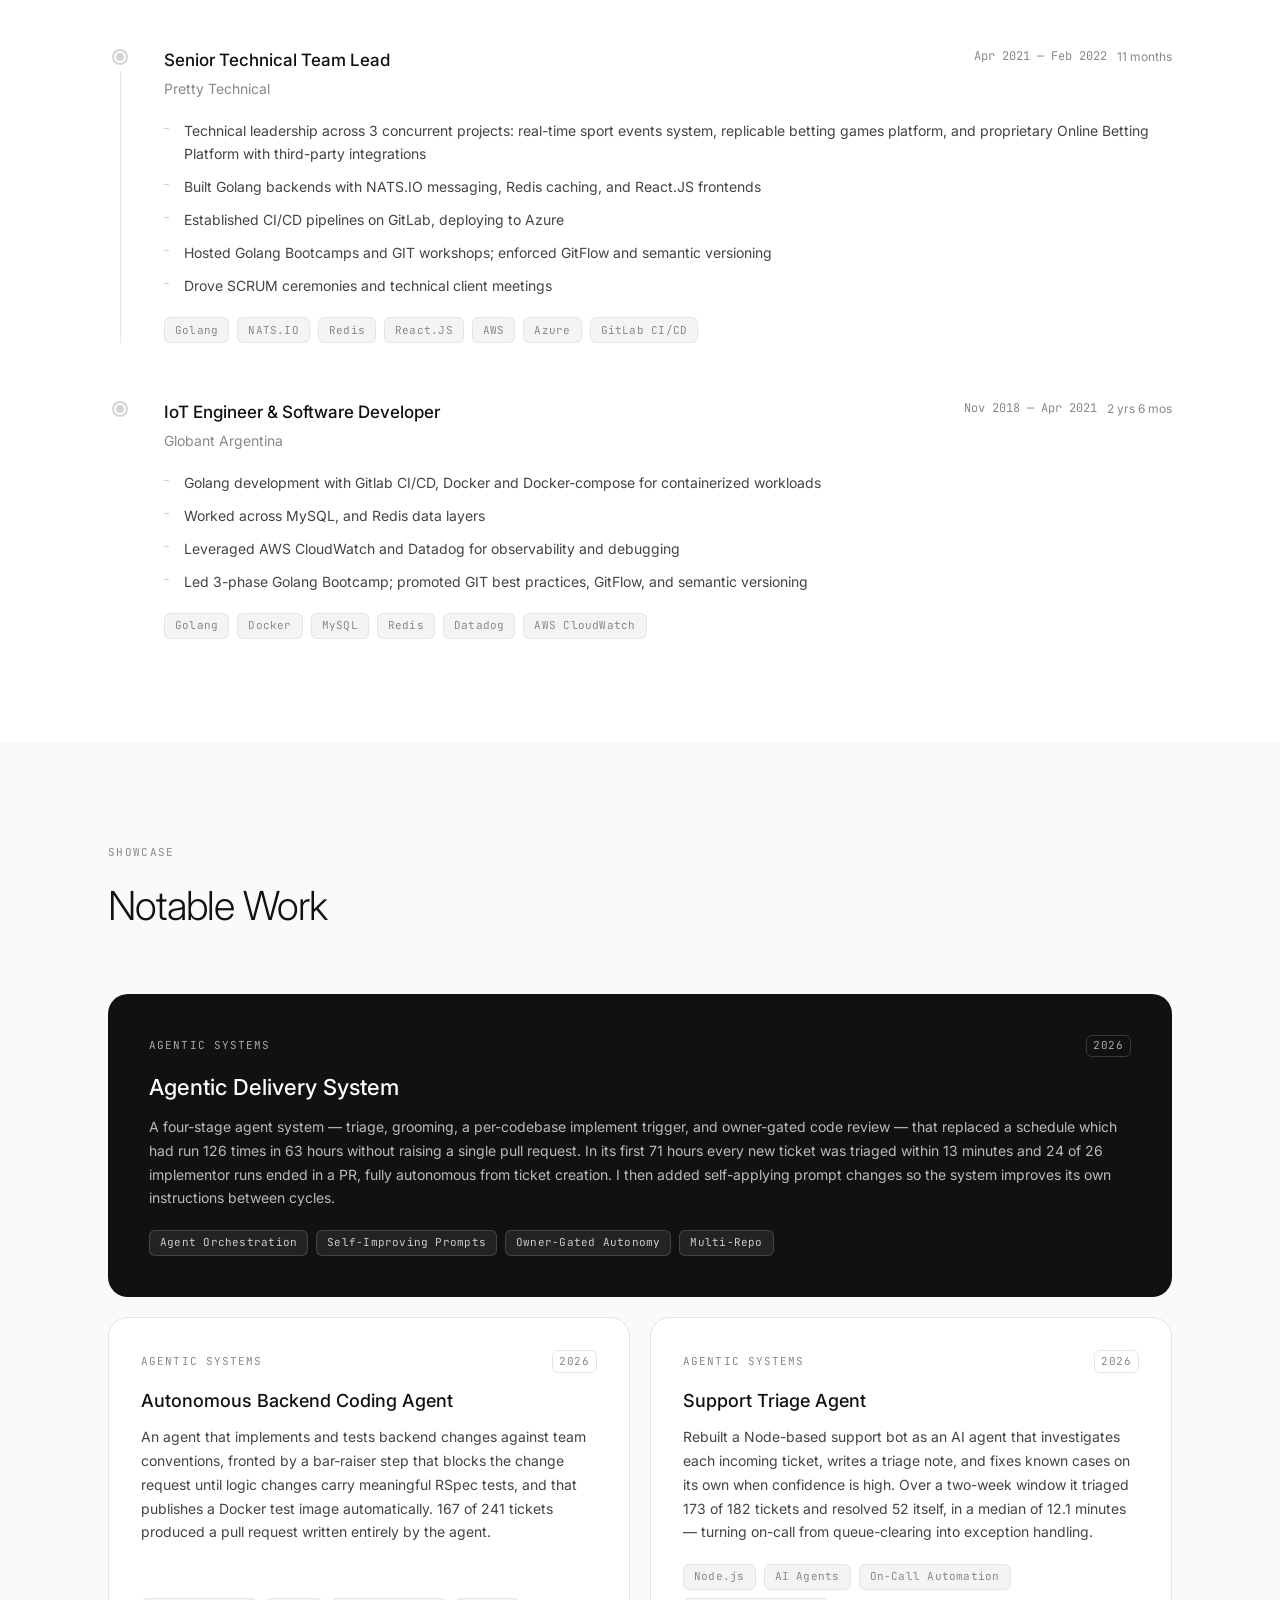
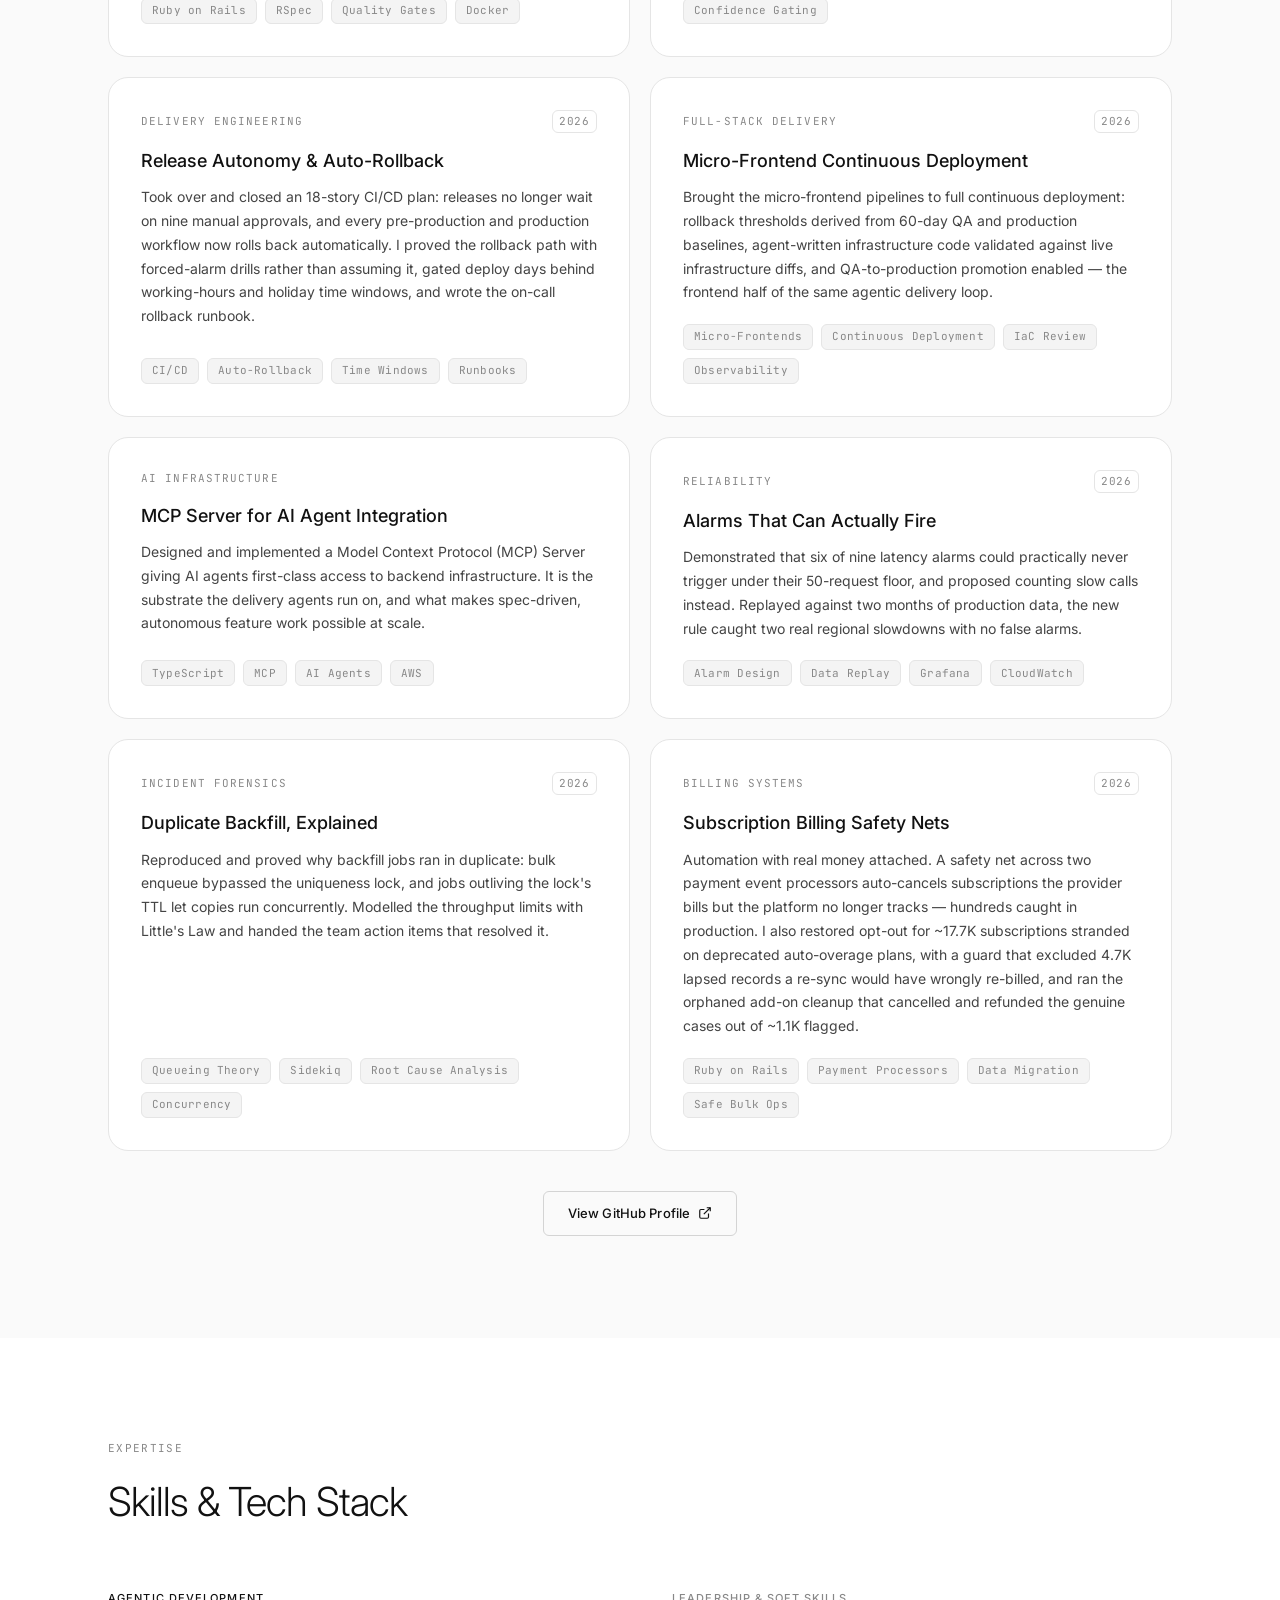
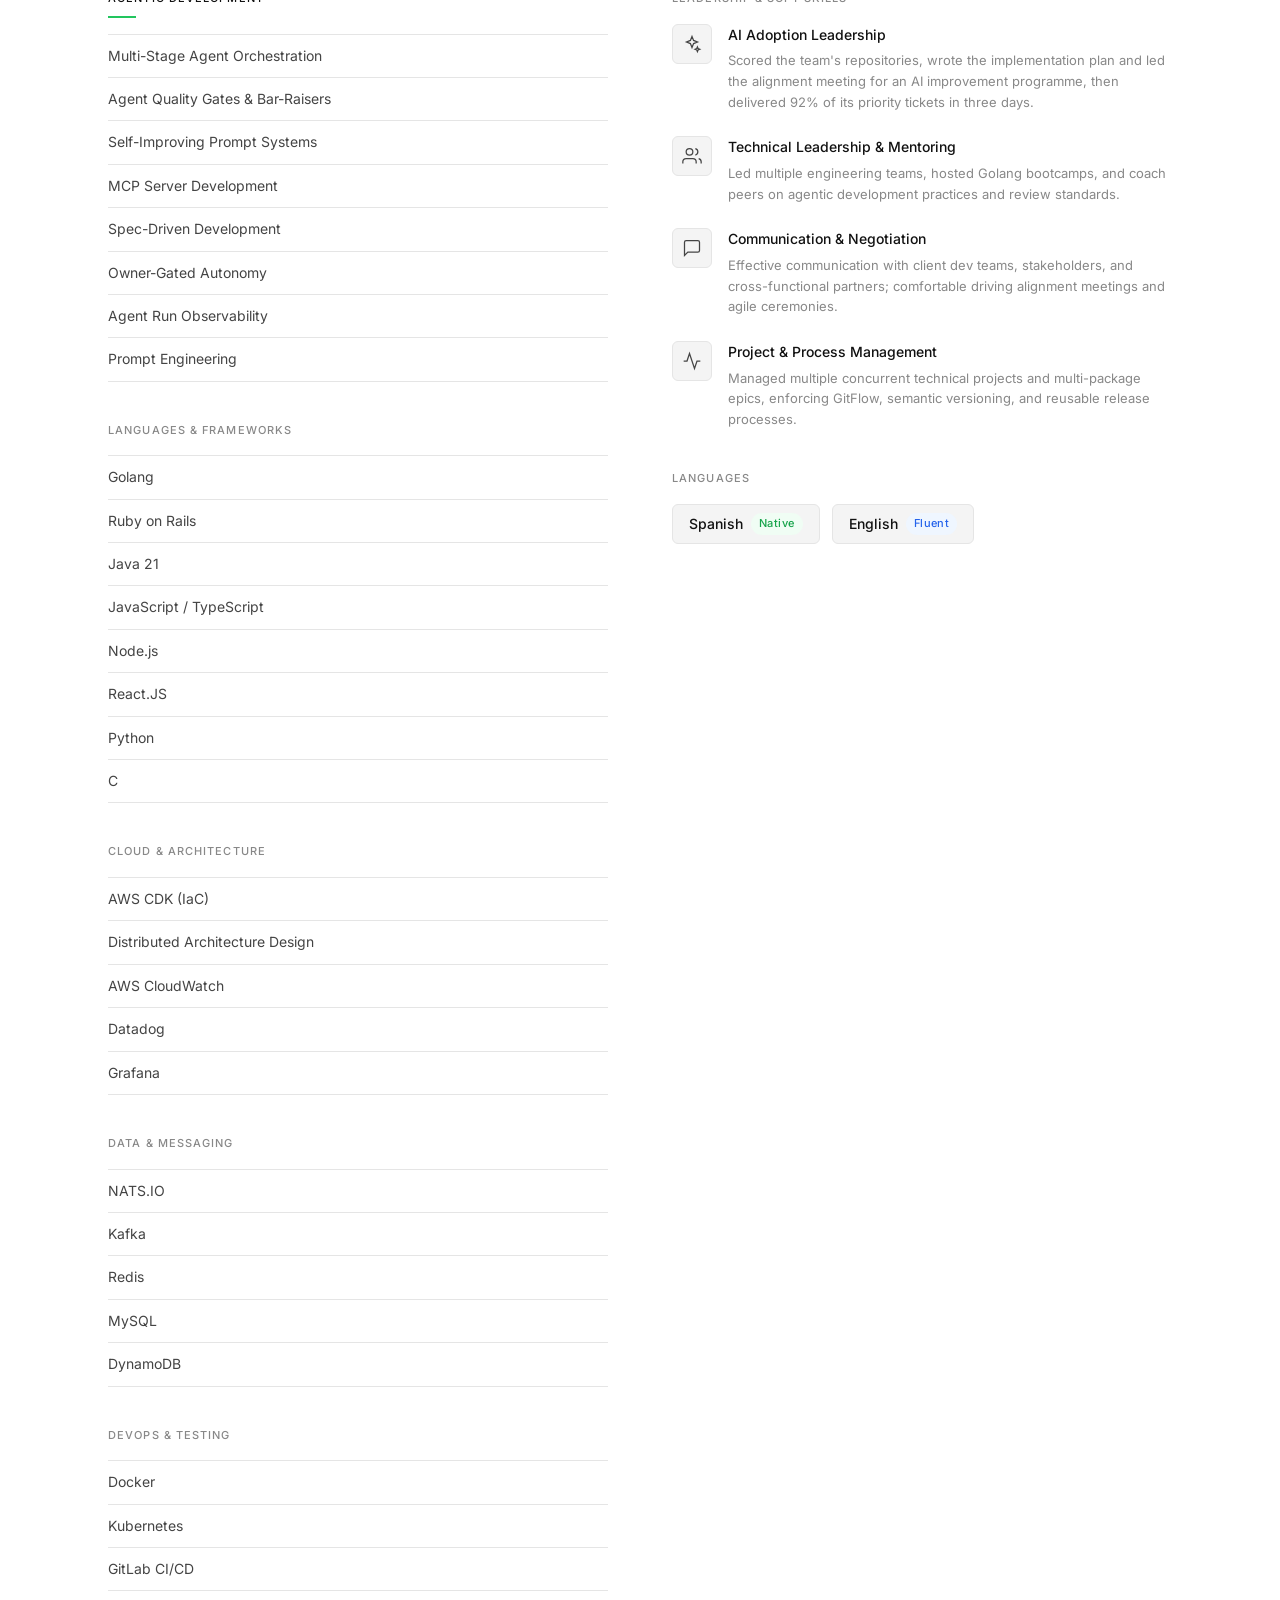
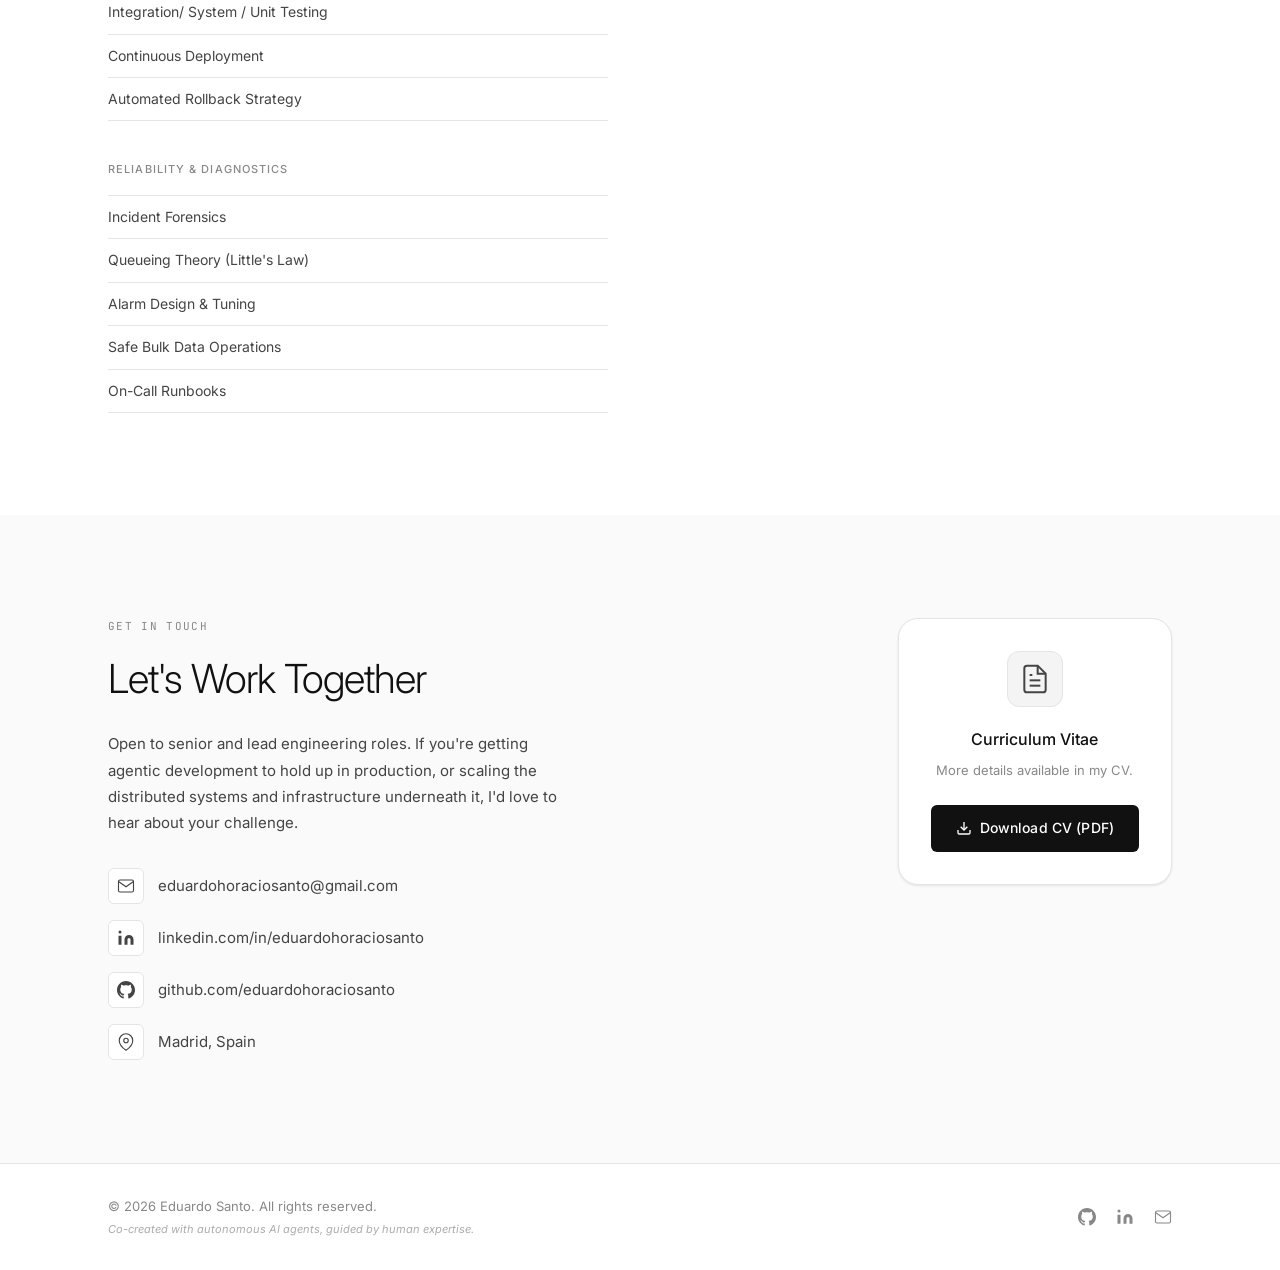
==== commit 85960ed9: "Reposition portfolio around full-stack agentic development Rebuilds the site around this year's shif" ====
--- a/index.html
+++ b/index.html
@@ -8,14 +8,62 @@
   <script>
     window.dataLayer = window.dataLayer || [];
     function gtag(){dataLayer.push(arguments);}
+
+    gtag('consent', 'default', {
+      analytics_storage: 'denied',
+      ad_storage: 'denied'
+    });
+
     gtag('js', new Date());
-
     gtag('config', 'G-D0KQ15FVP1');
   </script>
-  <title>Eduardo Santo — Senior Software Developer</title>
-  <meta name="description" content="Eduardo Santo — Senior Software Developer specializing in AI workflows, distributed systems, and cloud architecture. Based in Madrid, Spain." />
+  <title>Eduardo Santo — Senior Software Developer · Full-Stack Agentic Development</title>
+  <meta name="description" content="Eduardo Santo — Senior Software Developer in Madrid building full-stack agentic delivery systems: AI agents that triage, implement, test and ship production code. Golang, Ruby on Rails, Java 21, AWS." />
+
+  <!-- Canonical -->
+  <link rel="canonical" href="https://eduardohoraciosanto.github.io/ehs-portfolio/" />
+
+  <!-- Open Graph -->
+  <meta property="og:type" content="website" />
+  <meta property="og:url" content="https://eduardohoraciosanto.github.io/ehs-portfolio/" />
+  <meta property="og:title" content="Eduardo Santo — Senior Software Developer · Full-Stack Agentic Development" />
+  <meta property="og:description" content="I build the agentic systems that ship production software — ticket to triage to PR to deploy, with humans on the gates that matter. Based in Madrid, Spain." />
+  <meta property="og:image" content="https://eduardohoraciosanto.github.io/ehs-portfolio/assets/og-image.png" />
+  <meta property="og:locale" content="en_US" />
+
+  <!-- JSON-LD: Person -->
+  <script type="application/ld+json">
+  {
+    "@context": "https://schema.org",
+    "@type": "Person",
+    "name": "Eduardo Santo",
+    "jobTitle": "Senior Software Developer",
+    "url": "https://eduardohoraciosanto.github.io/ehs-portfolio/",
+    "email": "eduardohoraciosanto@gmail.com",
+    "address": { "@type": "PostalAddress", "addressLocality": "Madrid", "addressCountry": "ES" },
+    "sameAs": [
+      "https://www.linkedin.com/in/eduardohoraciosanto/",
+      "https://github.com/eduardohoraciosanto"
+    ],
+    "knowsAbout": [
+      "Agentic Software Development",
+      "AI Agent Orchestration",
+      "Model Context Protocol",
+      "Spec-Driven Development",
+      "Continuous Deployment",
+      "Golang",
+      "Ruby on Rails",
+      "Java",
+      "AWS CDK",
+      "Kubernetes",
+      "Distributed Systems"
+    ]
+  }
+  </script>
+
   <link rel="preconnect" href="https://fonts.googleapis.com" />
   <link rel="preconnect" href="https://fonts.gstatic.com" crossorigin />
+  <link rel="preload" href="style.css" as="style" />
   <link href="https://fonts.googleapis.com/css2?family=Inter:wght@300;400;500;600&family=JetBrains+Mono:wght@400;500&display=swap" rel="stylesheet" />
   <link rel="stylesheet" href="style.css" />
 </head>
@@ -26,6 +74,7 @@
     <div class="nav__inner">
       <a href="#" class="nav__logo">Eduardo Santo</a>
       <ul class="nav__links">
+        <li><a href="#agentic">Agentic</a></li>
         <li><a href="#experience">Experience</a></li>
         <li><a href="#projects">Projects</a></li>
         <li><a href="#skills">Skills</a></li>
@@ -44,11 +93,12 @@
     <section class="hero" id="hero">
       <div class="container">
         <div class="hero__content">
-          <p class="hero__eyebrow">Senior Software Developer</p>
+          <p class="hero__eyebrow">Senior Software Developer · Agentic Systems</p>
           <h1 class="hero__name">Eduardo<br/>Santo</h1>
           <p class="hero__tagline">
-            Building high-performance backend systems, distributed architectures, and AI-integrated platforms.
-            Currently at <span class="hero__company">Amazon · Ring</span>.
+            I build the agentic systems that ship production software — ticket to triage to PR to deploy,
+            with humans on the gates that matter. Full stack across backend, micro-frontends and the cloud
+            infrastructure underneath. Currently at <span class="hero__company">Amazon · Ring</span>.
           </p>
           <div class="hero__meta">
             <span class="hero__location">
@@ -81,9 +131,11 @@
               <p><span class="c-green">$</span> whoami</p>
               <p class="c-dim">Eduardo Santo</p>
               <p><span class="c-green">$</span> cat specialties.txt</p>
-              <p class="c-dim">Golang · AWS · Microservices</p>
-              <p class="c-dim">AI Agents · Ruby on Rails · Java</p>
-              <p class="c-dim">IaC · Distributed Systems</p>
+              <p class="c-dim">Agent Orchestration · MCP</p>
+              <p class="c-dim">Golang · Ruby on Rails · Java 21</p>
+              <p class="c-dim">AWS CDK · EKS · Distributed Systems</p>
+              <p><span class="c-green">$</span> agent status</p>
+              <p class="c-dim">triage → groom → implement → <span class="c-green">PR</span></p>
               <p><span class="c-green">$</span> <span class="cursor">_</span></p>
             </div>
           </div>
@@ -94,18 +146,133 @@
     <!-- Stats strip -->
     <section class="stats">
       <div class="container">
-        <div class="stats__grid">
+        <div class="stats__grid stats__grid--four">
           <div class="stats__item">
-            <span class="stats__number">8+</span>
-            <span class="stats__label">Years in Software Engineering</span>
+            <span class="stats__number">167<span class="stats__of">/241</span></span>
+            <span class="stats__label">Tickets with Agent-Written PRs</span>
           </div>
           <div class="stats__item">
-            <span class="stats__number">4+</span>
-            <span class="stats__label">AI Agents Created</span>
+            <span class="stats__number">92<span class="stats__of">%</span></span>
+            <span class="stats__label">Autonomous Ticket &rarr; PR Rate</span>
           </div>
           <div class="stats__item">
-            <span class="stats__number">10+</span>
-            <span class="stats__label">Projects Delivered</span>
+            <span class="stats__number stats__number--text">Full CI/CD</span>
+            <span class="stats__label">Across All Team Services</span>
+          </div>
+          <div class="stats__item">
+            <span class="stats__number">12.1<span class="stats__of">min</span></span>
+            <span class="stats__label">Median Agent Triage Time</span>
+          </div>
+        </div>
+      </div>
+    </section>
+
+    <!-- Agentic Delivery -->
+    <section class="section agentic" id="agentic">
+      <div class="container">
+        <div class="section__header">
+          <span class="section__label">2026 · Focus</span>
+          <h2 class="section__title">Full-Stack Agentic Development</h2>
+          <p class="section__lede">
+            The industry spent this year adopting AI. I spent it rebuilding how software actually gets
+            delivered: a staged agent system that carries a ticket from creation to a reviewable pull
+            request with no human in the middle — plus the quality gates, rollback paths and human
+            checkpoints that make it safe to run against production.
+          </p>
+        </div>
+
+        <ol class="pipeline">
+
+          <li class="pipeline__stage">
+            <span class="pipeline__index">01</span>
+            <div class="pipeline__body">
+              <h3 class="pipeline__name">Triage</h3>
+              <p class="pipeline__desc">Every new ticket is classified, enriched and annotated the moment it arrives.</p>
+              <span class="pipeline__metric">100% triaged within 13 min</span>
+            </div>
+          </li>
+
+          <li class="pipeline__stage">
+            <span class="pipeline__index">02</span>
+            <div class="pipeline__body">
+              <h3 class="pipeline__name">Grooming</h3>
+              <p class="pipeline__desc">The agent turns a ticket into a spec with acceptance criteria before any code exists.</p>
+              <span class="pipeline__metric">Spec-driven by default</span>
+            </div>
+          </li>
+
+          <li class="pipeline__stage">
+            <span class="pipeline__index">03</span>
+            <div class="pipeline__body">
+              <h3 class="pipeline__name">Implement</h3>
+              <p class="pipeline__desc">A per-codebase trigger dispatches the work to backend, micro-frontend or infrastructure agents.</p>
+              <span class="pipeline__metric">24 of 26 runs ended in a PR</span>
+            </div>
+          </li>
+
+          <li class="pipeline__stage">
+            <span class="pipeline__index">04</span>
+            <div class="pipeline__body">
+              <h3 class="pipeline__name">Review</h3>
+              <p class="pipeline__desc">Owner-driven code review. The agent opens the pull request, a named human owns the decision on it.</p>
+              <span class="pipeline__metric">Human owns the key decisions</span>
+            </div>
+          </li>
+
+          <li class="pipeline__stage">
+            <span class="pipeline__index">05</span>
+            <div class="pipeline__body">
+              <h3 class="pipeline__name">Ship</h3>
+              <p class="pipeline__desc">Full CI/CD across every team service, with alarm-triggered rollback wired into each production workflow.</p>
+              <span class="pipeline__metric">Auto-rollback on alarm</span>
+            </div>
+          </li>
+
+        </ol>
+
+        <div class="callout">
+          <span class="callout__label">Why it was rebuilt</span>
+          <p class="callout__text">
+            The system it replaced ran <strong>126 times in 63 hours and raised zero pull requests</strong>.
+            Every dashboard showed healthy activity. Nothing shipped, so I rebuilt it around the only outcome
+            that counts: features delivered to customers.
+          </p>
+        </div>
+
+        <div class="controls">
+          <h3 class="controls__title">What keeps it trustworthy</h3>
+          <div class="controls__grid">
+
+            <div class="control">
+              <h4 class="control__name">Owner-gated review</h4>
+              <p class="control__desc">A human owns every merge decision. Autonomy stops at the gate, by design.</p>
+            </div>
+
+            <div class="control">
+              <h4 class="control__name">Bar-raiser test gate</h4>
+              <p class="control__desc">A change request stays blocked until logic changes are covered by tests that actually assert something.</p>
+            </div>
+
+            <div class="control">
+              <h4 class="control__name">Automatic rollback</h4>
+              <p class="control__desc">Every pre-production and production workflow rolls back on alarm — proven in forced-failure drills, not assumed.</p>
+            </div>
+
+            <div class="control">
+              <h4 class="control__name">Deploy time windows</h4>
+              <p class="control__desc">Working-hours and holiday windows gate production releases. Lower environments keep shipping on every merge.</p>
+            </div>
+
+            <div class="control">
+              <h4 class="control__name">Self-improving prompts</h4>
+              <p class="control__desc">The system applies its own prompt changes, so each cycle starts from a better baseline than the last.</p>
+            </div>
+
+            <div class="control">
+              <h4 class="control__name">Guards before scale</h4>
+              <p class="control__desc">Bulk operations ship with exclusion rules first — one guard alone held back 4.7K records a re-sync would have wrongly billed.</p>
+            </div>
+
           </div>
         </div>
       </div>
@@ -139,20 +306,26 @@
                 </div>
               </div>
               <ul class="timeline__bullets">
-                <li>Spearheaded Spec-Driven-Development, overseeing AI Agents for features and infrastructure, migration and refinement of core Ruby on Rails monolith</li>
-                <li>Engineered 5+ high-performance backend microservices in Golang and Java 21, including device emulation and MCP Server for AI Agent integration</li>
-                <li>Led zero-downtime connectivity migration ensuring 100% service availability for our Billing platform</li>
-                <li>Architected AWS CDK Infrastructure as Code, re-architecting backend services for scalability</li>
-                <li>Key on-call engineer leveraging AWS monitoring tools and Grafana dashboards</li>
-                <li>Elevated code review standards and mentored peers on AI best practices</li>
+                <li>Designed and operate the team's agentic delivery system — triage, grooming, per-codebase implementation and owner-gated review — with 92% of implementor runs ending in a reviewable PR, fully autonomous from ticket creation</li>
+                <li>Built the backend coding agent and its bar-raiser quality gate, which blocks a change request until logic changes carry meaningful RSpec coverage: 167 of 241 tickets delivered a PR authored entirely by the agent</li>
+                <li>Rebuilt on-call support triage as an AI agent that investigates each ticket, writes a triage note and resolves known cases itself — 95% of tickets triaged automatically, 29% resolved without a human, median 12.1 minutes</li>
+                <li>Took release delivery from nine manual approvals to zero, with automatic rollback across every pre-production and production workflow, validated in forced-alarm drills</li>
+                <li>Drove micro-frontend pipelines to full continuous deployment, setting rollback thresholds from 60-day baselines and validating agent-written infrastructure against live diffs</li>
+                <li>Engineered 5+ high-performance backend microservices in Golang and Java 21, including device emulation and an MCP Server for AI Agent integration</li>
+                <li>Led zero-downtime connectivity migration ensuring 100% service availability for our Billing platform; ran EKS AL2023 and Kubernetes upgrades across dev, QA and production on a reusable process</li>
+                <li>Key on-call engineer; redesigned latency alarms that could never practically fire, and mentored peers on agentic development practices</li>
               </ul>
               <div class="timeline__tags">
+                <span class="tag">Agent Orchestration</span>
+                <span class="tag">MCP Server</span>
                 <span class="tag">Golang</span>
                 <span class="tag">Java 21</span>
+                <span class="tag">Node.js</span>
+                <span class="tag">React.JS</span>
                 <span class="tag">Ruby on Rails</span>
                 <span class="tag">AWS CDK</span>
-                <span class="tag">AI Agents</span>
-                <span class="tag">MCP Server</span>
+                <span class="tag">EKS</span>
+                <span class="tag">CI/CD</span>
                 <span class="tag">Grafana</span>
               </div>
             </div>
@@ -245,17 +418,110 @@
           <article class="project-card project-card--featured">
             <div class="project-card__inner">
               <div class="project-card__header">
-                <span class="project-card__category">AI Engineering</span>
-              </div>
-              <h3 class="project-card__title">Specialized AI Agent Fleet</h3>
+                <span class="project-card__category">Agentic Systems</span>
+                <span class="project-card__year">2026</span>
+              </div>
+              <h3 class="project-card__title">Agentic Delivery System</h3>
               <p class="project-card__desc">
-                Designed and deployed 4+ purpose-built AI agents — including development agents, integration-test specialists, and review agents — each equipped with 6+ specialized skills. Human-in-the-loop communication was the top-priority skill across all agents, ensuring enhanced quality and oversight throughout automated workflows.
+                A four-stage agent system — triage, grooming, a per-codebase implement trigger, and owner-gated
+                code review — that replaced a schedule which had run 126 times in 63 hours without raising a
+                single pull request. In its first 71 hours every new ticket was triaged within 13 minutes and
+                24 of 26 implementor runs ended in a PR, fully autonomous from ticket creation. I then added
+                self-applying prompt changes so the system improves its own instructions between cycles.
               </p>
               <div class="project-card__tags">
+                <span class="tag">Agent Orchestration</span>
+                <span class="tag">Self-Improving Prompts</span>
+                <span class="tag">Owner-Gated Autonomy</span>
+                <span class="tag">Multi-Repo</span>
+              </div>
+            </div>
+          </article>
+
+          <article class="project-card">
+            <div class="project-card__inner">
+              <div class="project-card__header">
+                <span class="project-card__category">Agentic Systems</span>
+                <span class="project-card__year">2026</span>
+              </div>
+              <h3 class="project-card__title">Autonomous Backend Coding Agent</h3>
+              <p class="project-card__desc">
+                An agent that implements and tests backend changes against team conventions, fronted by a
+                bar-raiser step that blocks the change request until logic changes carry meaningful RSpec
+                tests, and that publishes a Docker test image automatically. 167 of 241 tickets produced a
+                pull request written entirely by the agent.
+              </p>
+              <div class="project-card__tags">
+                <span class="tag">Ruby on Rails</span>
+                <span class="tag">RSpec</span>
+                <span class="tag">Quality Gates</span>
+                <span class="tag">Docker</span>
+              </div>
+            </div>
+          </article>
+
+          <article class="project-card">
+            <div class="project-card__inner">
+              <div class="project-card__header">
+                <span class="project-card__category">Agentic Systems</span>
+                <span class="project-card__year">2026</span>
+              </div>
+              <h3 class="project-card__title">Support Triage Agent</h3>
+              <p class="project-card__desc">
+                Rebuilt a Node-based support bot as an AI agent that investigates each incoming ticket, writes
+                a triage note, and fixes known cases on its own when confidence is high. Over a two-week
+                window it triaged 173 of 182 tickets and resolved 52 itself, in a median of 12.1 minutes —
+                turning on-call from queue-clearing into exception handling.
+              </p>
+              <div class="project-card__tags">
+                <span class="tag">Node.js</span>
                 <span class="tag">AI Agents</span>
-                <span class="tag">MCP</span>
-                <span class="tag">Human-in-the-Loop</span>
-                <span class="tag">Spec-Driven Dev</span>
+                <span class="tag">On-Call Automation</span>
+                <span class="tag">Confidence Gating</span>
+              </div>
+            </div>
+          </article>
+
+          <article class="project-card">
+            <div class="project-card__inner">
+              <div class="project-card__header">
+                <span class="project-card__category">Delivery Engineering</span>
+                <span class="project-card__year">2026</span>
+              </div>
+              <h3 class="project-card__title">Release Autonomy &amp; Auto-Rollback</h3>
+              <p class="project-card__desc">
+                Took over and closed an 18-story CI/CD plan: releases no longer wait on nine manual approvals,
+                and every pre-production and production workflow now rolls back automatically. I proved the
+                rollback path with forced-alarm drills rather than assuming it, gated deploy days behind
+                working-hours and holiday time windows, and wrote the on-call rollback runbook.
+              </p>
+              <div class="project-card__tags">
+                <span class="tag">CI/CD</span>
+                <span class="tag">Auto-Rollback</span>
+                <span class="tag">Time Windows</span>
+                <span class="tag">Runbooks</span>
+              </div>
+            </div>
+          </article>
+
+          <article class="project-card">
+            <div class="project-card__inner">
+              <div class="project-card__header">
+                <span class="project-card__category">Full-Stack Delivery</span>
+                <span class="project-card__year">2026</span>
+              </div>
+              <h3 class="project-card__title">Micro-Frontend Continuous Deployment</h3>
+              <p class="project-card__desc">
+                Brought the micro-frontend pipelines to full continuous deployment: rollback thresholds
+                derived from 60-day QA and production baselines, agent-written infrastructure code validated
+                against live infrastructure diffs, and QA-to-production promotion enabled — the frontend half
+                of the same agentic delivery loop.
+              </p>
+              <div class="project-card__tags">
+                <span class="tag">Micro-Frontends</span>
+                <span class="tag">Continuous Deployment</span>
+                <span class="tag">IaC Review</span>
+                <span class="tag">Observability</span>
               </div>
             </div>
           </article>
@@ -267,7 +533,9 @@
               </div>
               <h3 class="project-card__title">MCP Server for AI Agent Integration</h3>
               <p class="project-card__desc">
-                Designed and implemented a Model Context Protocol (MCP) Server enabling seamless AI Agent integration into Ring's backend infrastructure. Supports Spec-Driven-Development workflows and autonomous feature generation at scale.
+                Designed and implemented a Model Context Protocol (MCP) Server giving AI agents first-class
+                access to backend infrastructure. It is the substrate the delivery agents run on, and what
+                makes spec-driven, autonomous feature work possible at scale.
               </p>
               <div class="project-card__tags">
                 <span class="tag">TypeScript</span>
@@ -281,16 +549,20 @@
           <article class="project-card">
             <div class="project-card__inner">
               <div class="project-card__header">
-                <span class="project-card__category">Infrastructure</span>
-              </div>
-              <h3 class="project-card__title">Zero-Downtime Connectivity Migration</h3>
+                <span class="project-card__category">Reliability</span>
+                <span class="project-card__year">2026</span>
+              </div>
+              <h3 class="project-card__title">Alarms That Can Actually Fire</h3>
               <p class="project-card__desc">
-                Led a critical infrastructure migration for our Billing platform's connectivity layer. Achieved 100% service availability throughout the transition — zero operations lost.
+                Demonstrated that six of nine latency alarms could practically never trigger under their
+                50-request floor, and proposed counting slow calls instead. Replayed against two months of
+                production data, the new rule caught two real regional slowdowns with no false alarms.
               </p>
               <div class="project-card__tags">
-                <span class="tag">Ruby on Rails</span>
-                <span class="tag">AWS CDK</span>
-                <span class="tag">Terraform</span>
+                <span class="tag">Alarm Design</span>
+                <span class="tag">Data Replay</span>
+                <span class="tag">Grafana</span>
+                <span class="tag">CloudWatch</span>
               </div>
             </div>
           </article>
@@ -298,17 +570,20 @@
           <article class="project-card">
             <div class="project-card__inner">
               <div class="project-card__header">
-                <span class="project-card__category">Platform Engineering</span>
-              </div>
-              <h3 class="project-card__title">Online Betting Platform Backend</h3>
+                <span class="project-card__category">Incident Forensics</span>
+                <span class="project-card__year">2026</span>
+              </div>
+              <h3 class="project-card__title">Duplicate Backfill, Explained</h3>
               <p class="project-card__desc">
-                Architected a proprietary real-time betting platform backend at Pretty Technical — integrated third-party game providers, NATS.IO event streaming, Redis caching, and multi-cloud deployment pipelines.
+                Reproduced and proved why backfill jobs ran in duplicate: bulk enqueue bypassed the uniqueness
+                lock, and jobs outliving the lock's TTL let copies run concurrently. Modelled the throughput
+                limits with Little's Law and handed the team action items that resolved it.
               </p>
               <div class="project-card__tags">
-                <span class="tag">Golang</span>
-                <span class="tag">NATS.IO</span>
-                <span class="tag">Redis</span>
-                <span class="tag">React.JS</span>
+                <span class="tag">Queueing Theory</span>
+                <span class="tag">Sidekiq</span>
+                <span class="tag">Root Cause Analysis</span>
+                <span class="tag">Concurrency</span>
               </div>
             </div>
           </article>
@@ -317,16 +592,22 @@
             <div class="project-card__inner">
               <div class="project-card__header">
                 <span class="project-card__category">Billing Systems</span>
-              </div>
-              <h3 class="project-card__title">Subscription Billing Platform</h3>
+                <span class="project-card__year">2026</span>
+              </div>
+              <h3 class="project-card__title">Subscription Billing Safety Nets</h3>
               <p class="project-card__desc">
-                Maintained and evolved the core Ruby on Rails monolith managing subscription lifecycle for Ring across 2+ business verticals and 4+ payment providers — serving millions of active subscribers.
+                Automation with real money attached. A safety net across two payment event processors
+                auto-cancels subscriptions the provider bills but the platform no longer tracks — hundreds
+                caught in production. I also restored opt-out for ~17.7K subscriptions stranded on deprecated
+                auto-overage plans, with a guard that excluded 4.7K lapsed records a re-sync would have
+                wrongly re-billed, and ran the orphaned add-on cleanup that cancelled and refunded the genuine
+                cases out of ~1.1K flagged.
               </p>
               <div class="project-card__tags">
                 <span class="tag">Ruby on Rails</span>
-                <span class="tag">AWS</span>
-                <span class="tag">PostgreSQL</span>
-                <span class="tag">Redis</span>
+                <span class="tag">Payment Processors</span>
+                <span class="tag">Data Migration</span>
+                <span class="tag">Safe Bulk Ops</span>
               </div>
             </div>
           </article>
@@ -354,31 +635,40 @@
 
           <div class="skills__categories">
 
+            <div class="skill-group skill-group--lead">
+              <h3 class="skill-group__title">Agentic Development</h3>
+              <div class="skill-list">
+                <div class="skill-item">
+                  <span class="skill-item__name">Multi-Stage Agent Orchestration</span>
+                </div>
+                <div class="skill-item">
+                  <span class="skill-item__name">Agent Quality Gates &amp; Bar-Raisers</span>
+                </div>
+                <div class="skill-item">
+                  <span class="skill-item__name">Self-Improving Prompt Systems</span>
+                </div>
+                <div class="skill-item">
+                  <span class="skill-item__name">MCP Server Development</span>
+                </div>
+                <div class="skill-item">
+                  <span class="skill-item__name">Spec-Driven Development</span>
+                </div>
+                <div class="skill-item">
+                  <span class="skill-item__name">Owner-Gated Autonomy</span>
+                </div>
+                <div class="skill-item">
+                  <span class="skill-item__name">Agent Run Observability</span>
+                </div>
+                <div class="skill-item">
+                  <span class="skill-item__name">Prompt Engineering</span>
+                </div>
+              </div>
+            </div>
+
             <div class="skill-group">
-              <h3 class="skill-group__title">Agentic AI</h3>
+              <h3 class="skill-group__title">Languages &amp; Frameworks</h3>
               <div class="skill-list">
                 <div class="skill-item">
-                  <span class="skill-item__name">MCP Server Development</span>
-                </div>
-                <div class="skill-item">
-                  <span class="skill-item__name">Spec-Driven Development</span>
-                </div>
-                <div class="skill-item">
-                  <span class="skill-item__name">AI Agent Design &amp; Orchestration</span>
-                </div>
-                <div class="skill-item">
-                  <span class="skill-item__name">Human-in-the-Loop Workflows</span>
-                </div>
-                <div class="skill-item">
-                  <span class="skill-item__name">Prompt Engineering</span>
-                </div>
-              </div>
-            </div>
-
-            <div class="skill-group">
-              <h3 class="skill-group__title">Programming Languages</h3>
-              <div class="skill-list">
-                <div class="skill-item">
                   <span class="skill-item__name">Golang</span>
                 </div>
                 <div class="skill-item">
@@ -389,6 +679,9 @@
                 </div>
                 <div class="skill-item">
                   <span class="skill-item__name">JavaScript / TypeScript</span>
+                </div>
+                <div class="skill-item">
+                  <span class="skill-item__name">Node.js</span>
                 </div>
                 <div class="skill-item">
                   <span class="skill-item__name">React.JS</span>
@@ -458,6 +751,33 @@
                 </div>
                 <div class="skill-item">
                   <span class="skill-item__name"> Integration/ System / Unit Testing</span>
+                </div>
+                <div class="skill-item">
+                  <span class="skill-item__name">Continuous Deployment</span>
+                </div>
+                <div class="skill-item">
+                  <span class="skill-item__name">Automated Rollback Strategy</span>
+                </div>
+              </div>
+            </div>
+
+            <div class="skill-group">
+              <h3 class="skill-group__title">Reliability &amp; Diagnostics</h3>
+              <div class="skill-list">
+                <div class="skill-item">
+                  <span class="skill-item__name">Incident Forensics</span>
+                </div>
+                <div class="skill-item">
+                  <span class="skill-item__name">Queueing Theory (Little's Law)</span>
+                </div>
+                <div class="skill-item">
+                  <span class="skill-item__name">Alarm Design &amp; Tuning</span>
+                </div>
+                <div class="skill-item">
+                  <span class="skill-item__name">Safe Bulk Data Operations</span>
+                </div>
+                <div class="skill-item">
+                  <span class="skill-item__name">On-Call Runbooks</span>
                 </div>
               </div>
             </div>
@@ -469,20 +789,20 @@
             <div class="soft-skills">
               <div class="soft-skill">
                 <div class="soft-skill__icon">
+                  <svg width="20" height="20" viewBox="0 0 24 24" fill="none" stroke="currentColor" stroke-width="1.5"><path d="M12 3l1.9 4.7L18.6 9.6l-4.7 1.9L12 16.2l-1.9-4.7L5.4 9.6l4.7-1.9z"/><path d="M18.5 15.5l.8 2 2 .8-2 .8-.8 2-.8-2-2-.8 2-.8z"/></svg>
+                </div>
+                <div>
+                  <h4 class="soft-skill__title">AI Adoption Leadership</h4>
+                  <p class="soft-skill__desc">Scored the team's repositories, wrote the implementation plan and led the alignment meeting for an AI improvement programme, then delivered 92% of its priority tickets in three days.</p>
+                </div>
+              </div>
+              <div class="soft-skill">
+                <div class="soft-skill__icon">
                   <svg width="20" height="20" viewBox="0 0 24 24" fill="none" stroke="currentColor" stroke-width="1.5"><path d="M17 21v-2a4 4 0 0 0-4-4H5a4 4 0 0 0-4 4v2"/><circle cx="9" cy="7" r="4"/><path d="M23 21v-2a4 4 0 0 0-3-3.87"/><path d="M16 3.13a4 4 0 0 1 0 7.75"/></svg>
                 </div>
                 <div>
                   <h4 class="soft-skill__title">Technical Leadership &amp; Mentoring</h4>
-                  <p class="soft-skill__desc">Led multiple engineering teams, hosted Golang bootcamps, and fostered best engineering practices.</p>
-                </div>
-              </div>
-              <div class="soft-skill">
-                <div class="soft-skill__icon">
-                  <svg width="20" height="20" viewBox="0 0 24 24" fill="none" stroke="currentColor" stroke-width="1.5"><rect x="3" y="3" width="7" height="7"/><rect x="14" y="3" width="7" height="7"/><rect x="14" y="14" width="7" height="7"/><rect x="3" y="14" width="7" height="7"/></svg>
-                </div>
-                <div>
-                  <h4 class="soft-skill__title">Agile / SCRUM</h4>
-                  <p class="soft-skill__desc">Deep experience facilitating agile ceremonies, sprint planning, and cross-team collaboration.</p>
+                  <p class="soft-skill__desc">Led multiple engineering teams, hosted Golang bootcamps, and coach peers on agentic development practices and review standards.</p>
                 </div>
               </div>
               <div class="soft-skill">
@@ -491,7 +811,7 @@
                 </div>
                 <div>
                   <h4 class="soft-skill__title">Communication &amp; Negotiation</h4>
-                  <p class="soft-skill__desc">Effective communication with client dev teams, stakeholders, and cross-functional partners.</p>
+                  <p class="soft-skill__desc">Effective communication with client dev teams, stakeholders, and cross-functional partners; comfortable driving alignment meetings and agile ceremonies.</p>
                 </div>
               </div>
               <div class="soft-skill">
@@ -500,7 +820,7 @@
                 </div>
                 <div>
                   <h4 class="soft-skill__title">Project &amp; Process Management</h4>
-                  <p class="soft-skill__desc">Managed multiple concurrent technical projects, enforcing GitFlow, semantic versioning, and release processes.</p>
+                  <p class="soft-skill__desc">Managed multiple concurrent technical projects and multi-package epics, enforcing GitFlow, semantic versioning, and reusable release processes.</p>
                 </div>
               </div>
             </div>
@@ -532,7 +852,9 @@
             <span class="section__label">Get in touch</span>
             <h2 class="section__title">Let's Work Together</h2>
             <p class="contact__desc">
-              Open to senior and lead engineering roles. Whether you're building a distributed system, scaling infrastructure, or integrating AI — I'd love to hear about your challenge.
+              Open to senior and lead engineering roles. If you're getting agentic development to hold up in
+              production, or scaling the distributed systems and infrastructure underneath it, I'd love to hear
+              about your challenge.
             </p>
             <div class="contact__links">
               <a href="mailto:eduardohoraciosanto@gmail.com" class="contact__link">
--- a/style.css
+++ b/style.css
@@ -367,11 +367,34 @@
 }
 
 .stats__number {
-  display: block;
+  display: flex;
+  align-items: flex-end;
+  justify-content: center;
+  min-height: calc(clamp(1.75rem, 3vw, 2.5rem) * 1.5);
   font-size: clamp(1.75rem, 3vw, 2.5rem);
   font-weight: 300;
+  line-height: 1.15;
   letter-spacing: -.02em;
   margin-bottom: .375rem;
+}
+
+.stats__grid--four {
+  grid-template-columns: repeat(4, 1fr);
+}
+
+.stats__number--text {
+  font-size: clamp(1.375rem, 2.2vw, 1.875rem);
+  font-weight: 400;
+  letter-spacing: -.01em;
+}
+
+.stats__of {
+  font-size: .5em;
+  font-weight: 400;
+  color: #8a8a8a;
+  letter-spacing: 0;
+  margin-left: .1em;
+  line-height: 1.5;
 }
 
 .stats__label {
@@ -408,6 +431,158 @@
   font-weight: 300;
   letter-spacing: -.025em;
   color: var(--clr-text);
+}
+
+.section__lede {
+  max-width: 62ch;
+  margin-top: 1.25rem;
+  font-size: 1rem;
+  color: var(--clr-text-2);
+}
+
+/* ===================================================
+   AGENTIC DELIVERY
+   =================================================== */
+.agentic {
+  background: var(--clr-bg);
+  border-top: 1px solid var(--clr-border);
+}
+
+.pipeline {
+  display: grid;
+  grid-template-columns: repeat(5, 1fr);
+  gap: 1px;
+  background: var(--clr-border);
+  border: 1px solid var(--clr-border);
+  border-radius: var(--radius);
+  overflow: hidden;
+  counter-reset: stage;
+}
+
+.pipeline__stage {
+  position: relative;
+  display: flex;
+  flex-direction: column;
+  gap: .625rem;
+  padding: 1.5rem 1.25rem;
+  background: var(--clr-surface);
+  transition: background var(--transition);
+}
+
+.pipeline__stage:hover { background: var(--clr-surface-2); }
+
+.pipeline__index {
+  font-family: var(--font-mono);
+  font-size: .6875rem;
+  letter-spacing: .12em;
+  color: var(--clr-text-3);
+}
+
+.pipeline__body {
+  display: flex;
+  flex-direction: column;
+  gap: .375rem;
+  flex: 1;
+}
+
+.pipeline__name {
+  font-size: .9375rem;
+  font-weight: 500;
+  letter-spacing: -.01em;
+}
+
+.pipeline__desc {
+  font-size: .8125rem;
+  color: var(--clr-text-2);
+  line-height: 1.5;
+  flex: 1;
+}
+
+.pipeline__metric {
+  display: inline-block;
+  margin-top: .5rem;
+  font-family: var(--font-mono);
+  font-size: .6875rem;
+  color: var(--clr-text);
+  background: var(--clr-surface-2);
+  border: 1px solid var(--clr-border);
+  border-radius: var(--radius-sm);
+  padding: .25rem .5rem;
+  align-self: flex-start;
+}
+
+/* ---- Callout ---- */
+.callout {
+  margin-top: 2rem;
+  padding: 1.5rem 1.75rem;
+  background: var(--clr-text);
+  color: var(--clr-text-inv);
+  border-radius: var(--radius);
+}
+
+.callout__label {
+  display: block;
+  font-family: var(--font-mono);
+  font-size: .6875rem;
+  letter-spacing: .12em;
+  text-transform: uppercase;
+  color: #999;
+  margin-bottom: .625rem;
+}
+
+.callout__text {
+  font-size: .9375rem;
+  color: #ddd;
+  max-width: 72ch;
+}
+
+.callout__text strong {
+  color: var(--clr-text-inv);
+  font-weight: 500;
+}
+
+/* ---- Controls ---- */
+.controls { margin-top: 3.5rem; }
+
+.controls__title {
+  font-size: .8125rem;
+  font-weight: 500;
+  letter-spacing: .04em;
+  text-transform: uppercase;
+  color: var(--clr-text-3);
+  margin-bottom: 1.5rem;
+}
+
+.controls__grid {
+  display: grid;
+  grid-template-columns: repeat(3, 1fr);
+  gap: 1.25rem;
+}
+
+.control {
+  padding: 1.25rem 1.375rem;
+  background: var(--clr-surface);
+  border: 1px solid var(--clr-border);
+  border-radius: var(--radius);
+  border-left: 2px solid var(--clr-green);
+  transition: box-shadow var(--transition), transform var(--transition);
+}
+
+.control:hover {
+  box-shadow: var(--shadow-sm);
+  transform: translateY(-2px);
+}
+
+.control__name {
+  font-size: .875rem;
+  font-weight: 500;
+  margin-bottom: .375rem;
+}
+
+.control__desc {
+  font-size: .8125rem;
+  color: var(--clr-text-2);
+  line-height: 1.55;
 }
 
 /* ===================================================
@@ -642,6 +817,21 @@
   font-family: var(--font-mono);
 }
 
+.project-card__year {
+  font-family: var(--font-mono);
+  font-size: .6875rem;
+  letter-spacing: .06em;
+  color: var(--clr-text-3);
+  border: 1px solid var(--clr-border);
+  border-radius: var(--radius-sm);
+  padding: .1rem .4rem;
+}
+
+.project-card--featured .project-card__year {
+  color: #aaa;
+  border-color: #3a3a3a;
+}
+
 
 .project-card__title {
   font-size: 1.125rem;
@@ -701,6 +891,19 @@
   text-transform: uppercase;
   color: var(--clr-text-3);
   margin-bottom: 1rem;
+}
+
+.skill-group--lead .skill-group__title {
+  color: var(--clr-text);
+}
+
+.skill-group--lead .skill-group__title::after {
+  content: '';
+  display: block;
+  width: 1.75rem;
+  height: 2px;
+  margin-top: .5rem;
+  background: var(--clr-green);
 }
 
 .skill-list {
@@ -1018,11 +1221,24 @@
   .cv-card { max-width: 100%; }
 }
 
+@media (max-width: 1024px) {
+  .pipeline { grid-template-columns: repeat(2, 1fr); }
+  .controls__grid { grid-template-columns: repeat(2, 1fr); }
+  .stats__grid--four { grid-template-columns: repeat(2, 1fr); gap: 2rem 1.5rem; }
+}
+
 @media (max-width: 768px) {
   .stats__grid { grid-template-columns: repeat(3, 1fr); gap: 1.5rem; }
+  .stats__grid--four { grid-template-columns: repeat(2, 1fr); gap: 2rem 1.5rem; }
   .projects__grid { grid-template-columns: 1fr; }
   .project-card--featured { grid-column: auto; }
 
+  .pipeline { grid-template-columns: 1fr; }
+  .pipeline__stage { flex-direction: row; align-items: flex-start; gap: 1rem; }
+  .pipeline__index { padding-top: .15rem; }
+  .controls__grid { grid-template-columns: 1fr; }
+  .callout { padding: 1.25rem 1.375rem; }
+
   .timeline__item { grid-template-columns: 1fr; gap: .75rem; }
   .timeline__marker { display: none; }
 
@@ -1031,6 +1247,7 @@
 
 @media (max-width: 480px) {
   .stats__grid { grid-template-columns: 1fr; }
+  .stats__grid--four { grid-template-columns: 1fr; }
   .footer__inner { flex-direction: column; gap: 1rem; text-align: center; }
 }
 
--- a/style.css
+++ b/style.css
@@ -367,11 +367,34 @@
 }
 
 .stats__number {
-  display: block;
+  display: flex;
+  align-items: flex-end;
+  justify-content: center;
+  min-height: calc(clamp(1.75rem, 3vw, 2.5rem) * 1.5);
   font-size: clamp(1.75rem, 3vw, 2.5rem);
   font-weight: 300;
+  line-height: 1.15;
   letter-spacing: -.02em;
   margin-bottom: .375rem;
+}
+
+.stats__grid--four {
+  grid-template-columns: repeat(4, 1fr);
+}
+
+.stats__number--text {
+  font-size: clamp(1.375rem, 2.2vw, 1.875rem);
+  font-weight: 400;
+  letter-spacing: -.01em;
+}
+
+.stats__of {
+  font-size: .5em;
+  font-weight: 400;
+  color: #8a8a8a;
+  letter-spacing: 0;
+  margin-left: .1em;
+  line-height: 1.5;
 }
 
 .stats__label {
@@ -408,6 +431,158 @@
   font-weight: 300;
   letter-spacing: -.025em;
   color: var(--clr-text);
+}
+
+.section__lede {
+  max-width: 62ch;
+  margin-top: 1.25rem;
+  font-size: 1rem;
+  color: var(--clr-text-2);
+}
+
+/* ===================================================
+   AGENTIC DELIVERY
+   =================================================== */
+.agentic {
+  background: var(--clr-bg);
+  border-top: 1px solid var(--clr-border);
+}
+
+.pipeline {
+  display: grid;
+  grid-template-columns: repeat(5, 1fr);
+  gap: 1px;
+  background: var(--clr-border);
+  border: 1px solid var(--clr-border);
+  border-radius: var(--radius);
+  overflow: hidden;
+  counter-reset: stage;
+}
+
+.pipeline__stage {
+  position: relative;
+  display: flex;
+  flex-direction: column;
+  gap: .625rem;
+  padding: 1.5rem 1.25rem;
+  background: var(--clr-surface);
+  transition: background var(--transition);
+}
+
+.pipeline__stage:hover { background: var(--clr-surface-2); }
+
+.pipeline__index {
+  font-family: var(--font-mono);
+  font-size: .6875rem;
+  letter-spacing: .12em;
+  color: var(--clr-text-3);
+}
+
+.pipeline__body {
+  display: flex;
+  flex-direction: column;
+  gap: .375rem;
+  flex: 1;
+}
+
+.pipeline__name {
+  font-size: .9375rem;
+  font-weight: 500;
+  letter-spacing: -.01em;
+}
+
+.pipeline__desc {
+  font-size: .8125rem;
+  color: var(--clr-text-2);
+  line-height: 1.5;
+  flex: 1;
+}
+
+.pipeline__metric {
+  display: inline-block;
+  margin-top: .5rem;
+  font-family: var(--font-mono);
+  font-size: .6875rem;
+  color: var(--clr-text);
+  background: var(--clr-surface-2);
+  border: 1px solid var(--clr-border);
+  border-radius: var(--radius-sm);
+  padding: .25rem .5rem;
+  align-self: flex-start;
+}
+
+/* ---- Callout ---- */
+.callout {
+  margin-top: 2rem;
+  padding: 1.5rem 1.75rem;
+  background: var(--clr-text);
+  color: var(--clr-text-inv);
+  border-radius: var(--radius);
+}
+
+.callout__label {
+  display: block;
+  font-family: var(--font-mono);
+  font-size: .6875rem;
+  letter-spacing: .12em;
+  text-transform: uppercase;
+  color: #999;
+  margin-bottom: .625rem;
+}
+
+.callout__text {
+  font-size: .9375rem;
+  color: #ddd;
+  max-width: 72ch;
+}
+
+.callout__text strong {
+  color: var(--clr-text-inv);
+  font-weight: 500;
+}
+
+/* ---- Controls ---- */
+.controls { margin-top: 3.5rem; }
+
+.controls__title {
+  font-size: .8125rem;
+  font-weight: 500;
+  letter-spacing: .04em;
+  text-transform: uppercase;
+  color: var(--clr-text-3);
+  margin-bottom: 1.5rem;
+}
+
+.controls__grid {
+  display: grid;
+  grid-template-columns: repeat(3, 1fr);
+  gap: 1.25rem;
+}
+
+.control {
+  padding: 1.25rem 1.375rem;
+  background: var(--clr-surface);
+  border: 1px solid var(--clr-border);
+  border-radius: var(--radius);
+  border-left: 2px solid var(--clr-green);
+  transition: box-shadow var(--transition), transform var(--transition);
+}
+
+.control:hover {
+  box-shadow: var(--shadow-sm);
+  transform: translateY(-2px);
+}
+
+.control__name {
+  font-size: .875rem;
+  font-weight: 500;
+  margin-bottom: .375rem;
+}
+
+.control__desc {
+  font-size: .8125rem;
+  color: var(--clr-text-2);
+  line-height: 1.55;
 }
 
 /* ===================================================
@@ -642,6 +817,21 @@
   font-family: var(--font-mono);
 }
 
+.project-card__year {
+  font-family: var(--font-mono);
+  font-size: .6875rem;
+  letter-spacing: .06em;
+  color: var(--clr-text-3);
+  border: 1px solid var(--clr-border);
+  border-radius: var(--radius-sm);
+  padding: .1rem .4rem;
+}
+
+.project-card--featured .project-card__year {
+  color: #aaa;
+  border-color: #3a3a3a;
+}
+
 
 .project-card__title {
   font-size: 1.125rem;
@@ -701,6 +891,19 @@
   text-transform: uppercase;
   color: var(--clr-text-3);
   margin-bottom: 1rem;
+}
+
+.skill-group--lead .skill-group__title {
+  color: var(--clr-text);
+}
+
+.skill-group--lead .skill-group__title::after {
+  content: '';
+  display: block;
+  width: 1.75rem;
+  height: 2px;
+  margin-top: .5rem;
+  background: var(--clr-green);
 }
 
 .skill-list {
@@ -1018,11 +1221,24 @@
   .cv-card { max-width: 100%; }
 }
 
+@media (max-width: 1024px) {
+  .pipeline { grid-template-columns: repeat(2, 1fr); }
+  .controls__grid { grid-template-columns: repeat(2, 1fr); }
+  .stats__grid--four { grid-template-columns: repeat(2, 1fr); gap: 2rem 1.5rem; }
+}
+
 @media (max-width: 768px) {
   .stats__grid { grid-template-columns: repeat(3, 1fr); gap: 1.5rem; }
+  .stats__grid--four { grid-template-columns: repeat(2, 1fr); gap: 2rem 1.5rem; }
   .projects__grid { grid-template-columns: 1fr; }
   .project-card--featured { grid-column: auto; }
 
+  .pipeline { grid-template-columns: 1fr; }
+  .pipeline__stage { flex-direction: row; align-items: flex-start; gap: 1rem; }
+  .pipeline__index { padding-top: .15rem; }
+  .controls__grid { grid-template-columns: 1fr; }
+  .callout { padding: 1.25rem 1.375rem; }
+
   .timeline__item { grid-template-columns: 1fr; gap: .75rem; }
   .timeline__marker { display: none; }
 
@@ -1031,6 +1247,7 @@
 
 @media (max-width: 480px) {
   .stats__grid { grid-template-columns: 1fr; }
+  .stats__grid--four { grid-template-columns: 1fr; }
   .footer__inner { flex-direction: column; gap: 1rem; text-align: center; }
 }
 
